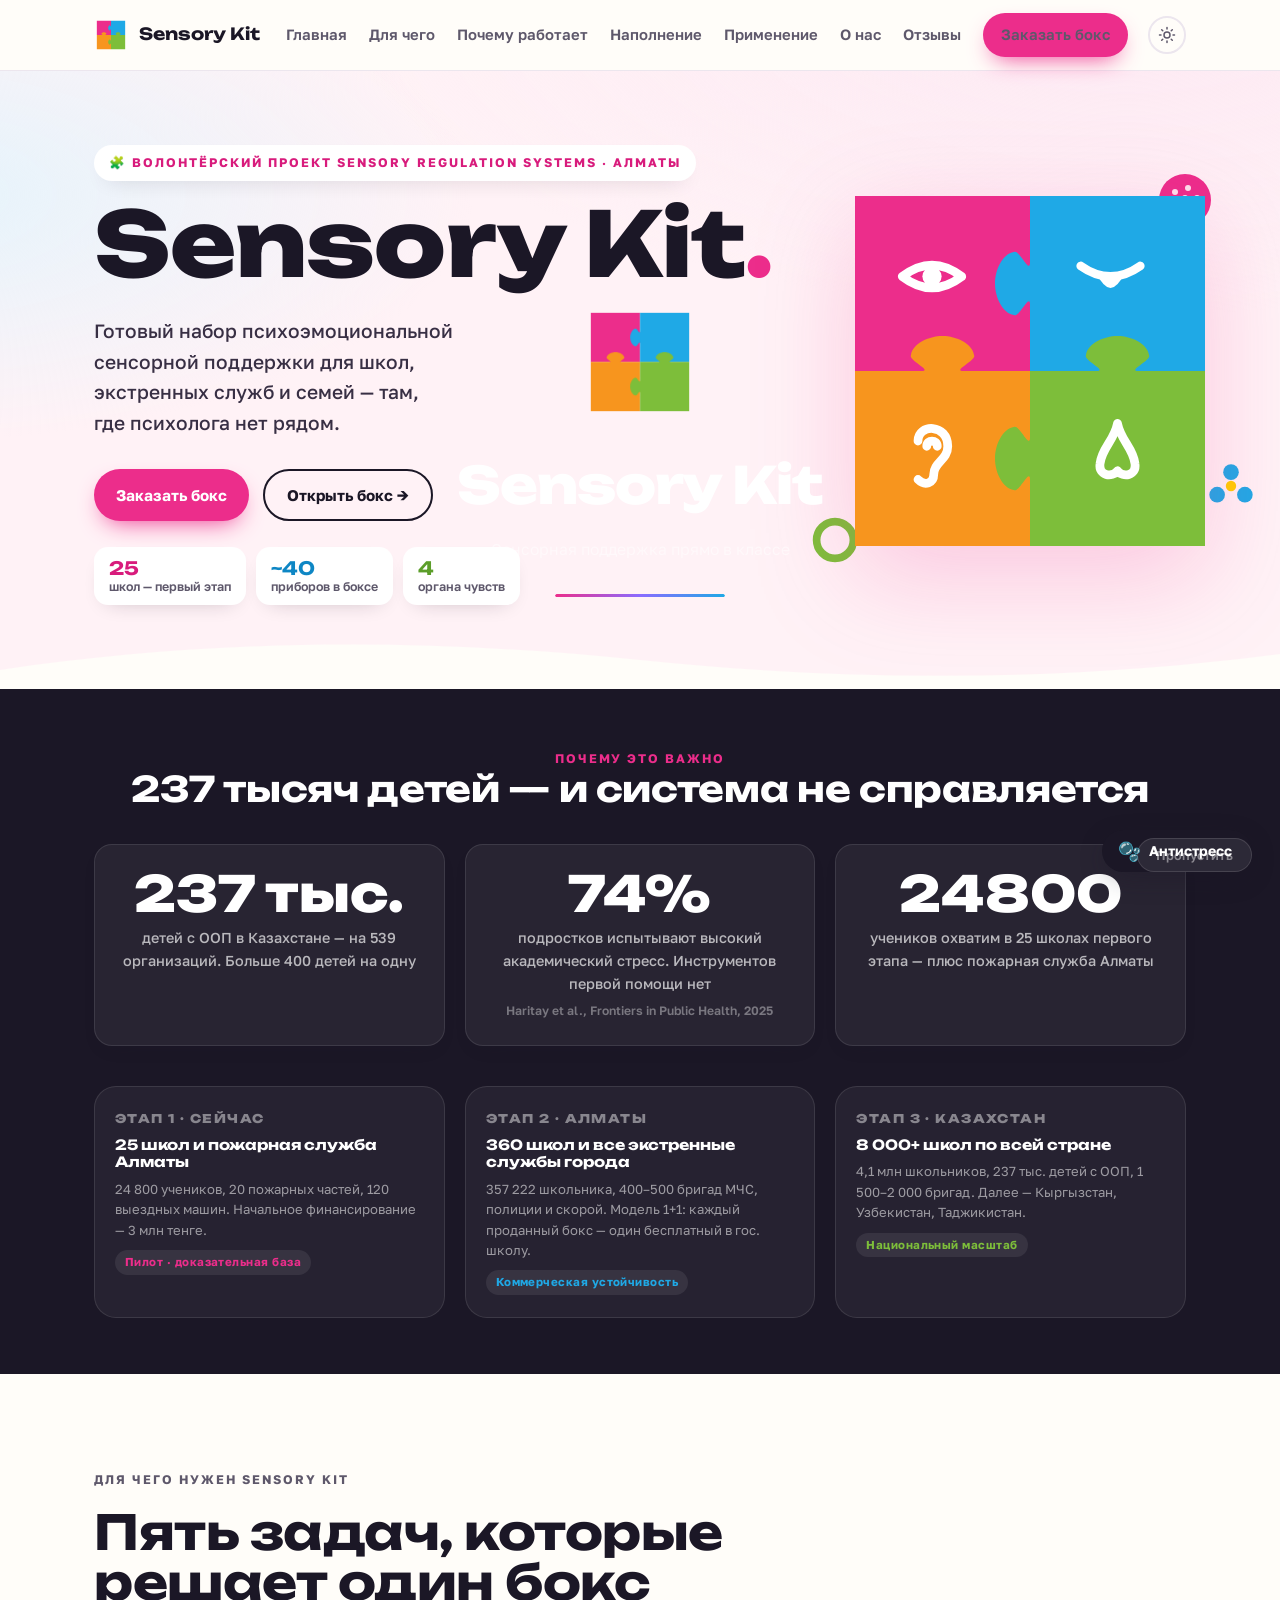
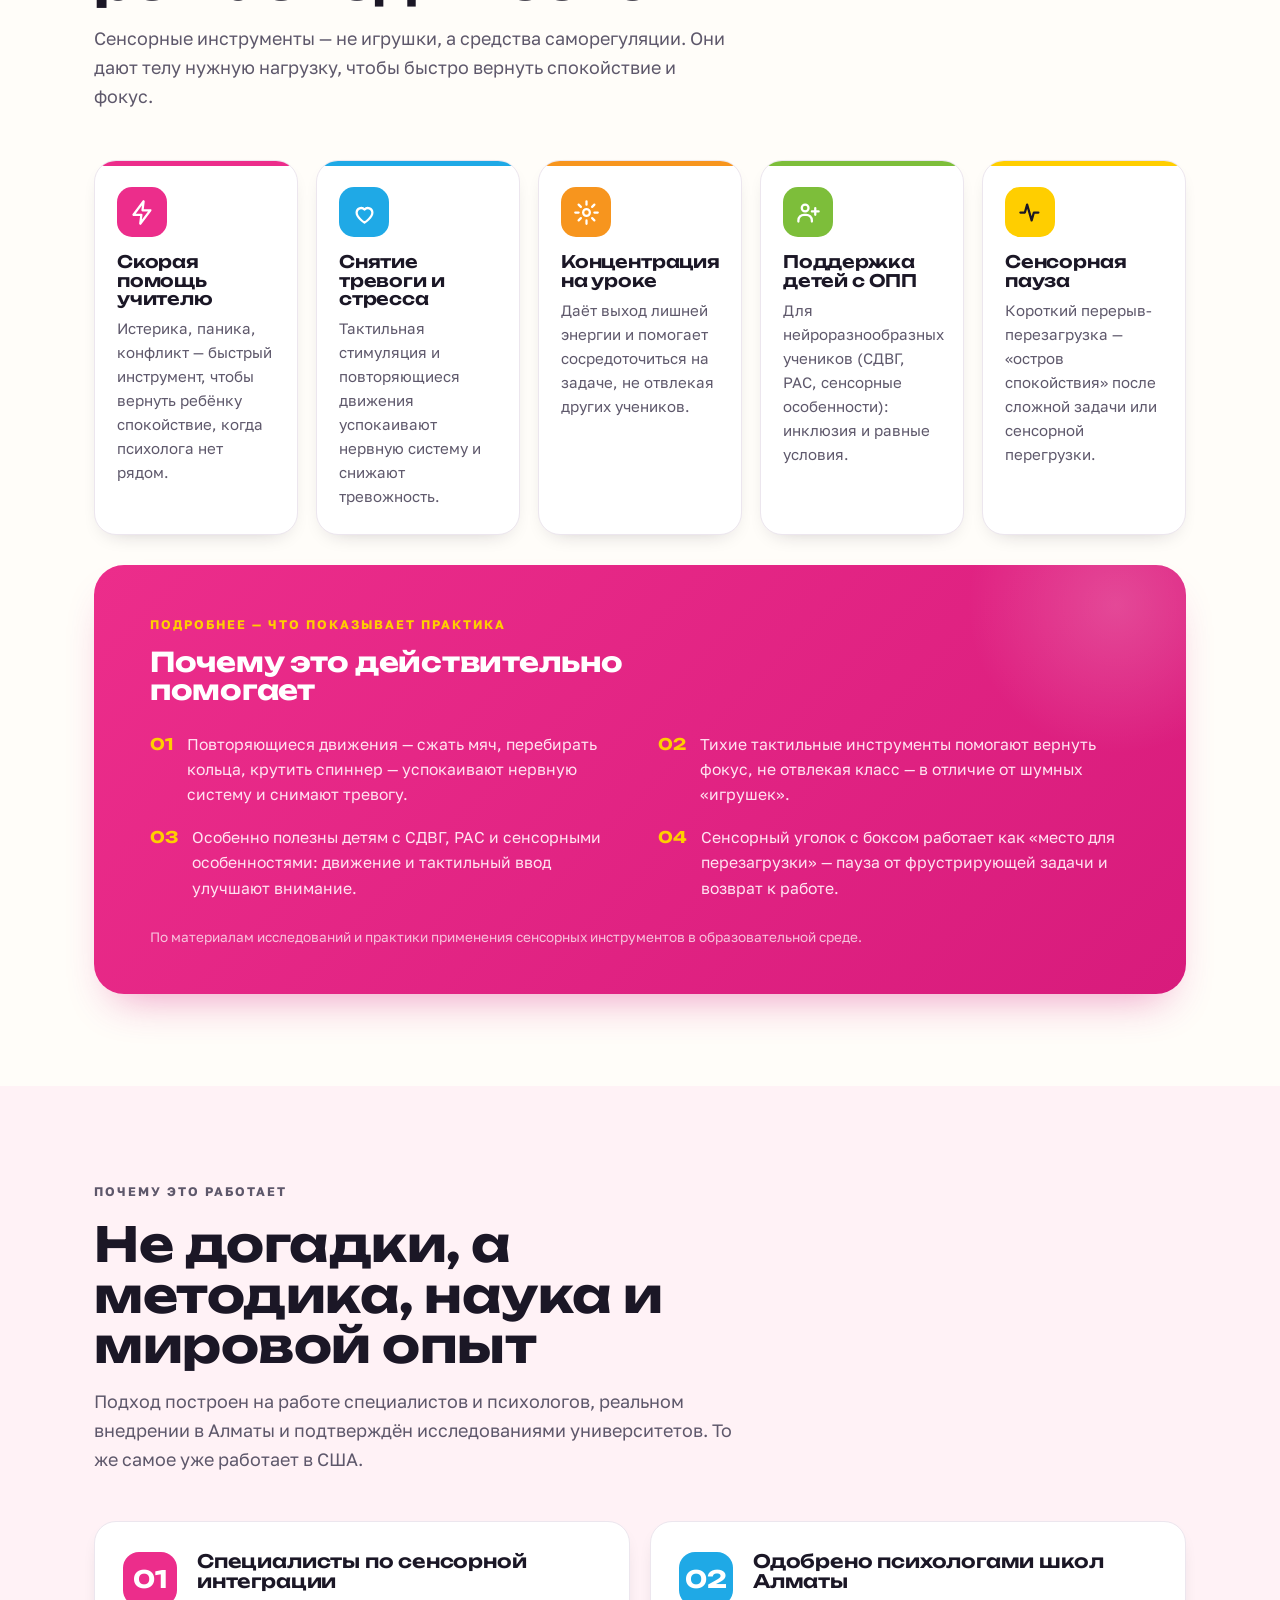
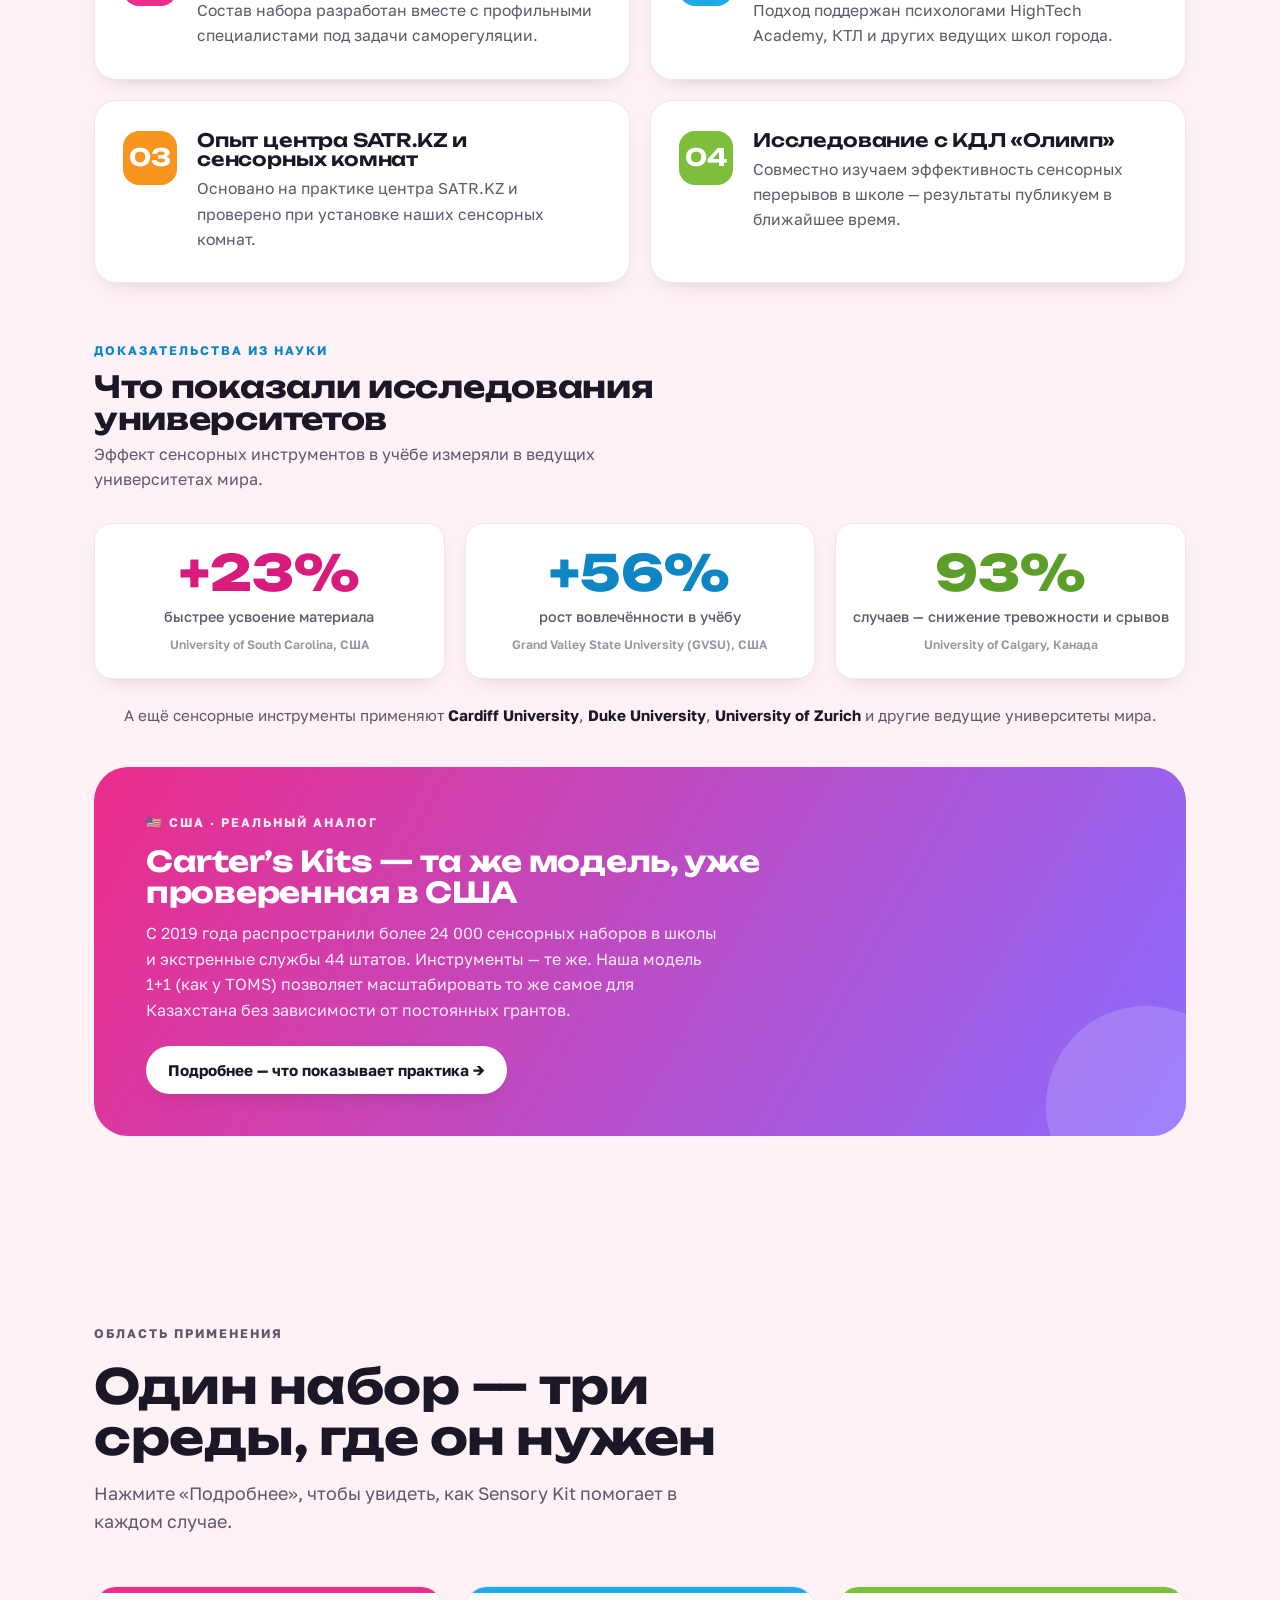
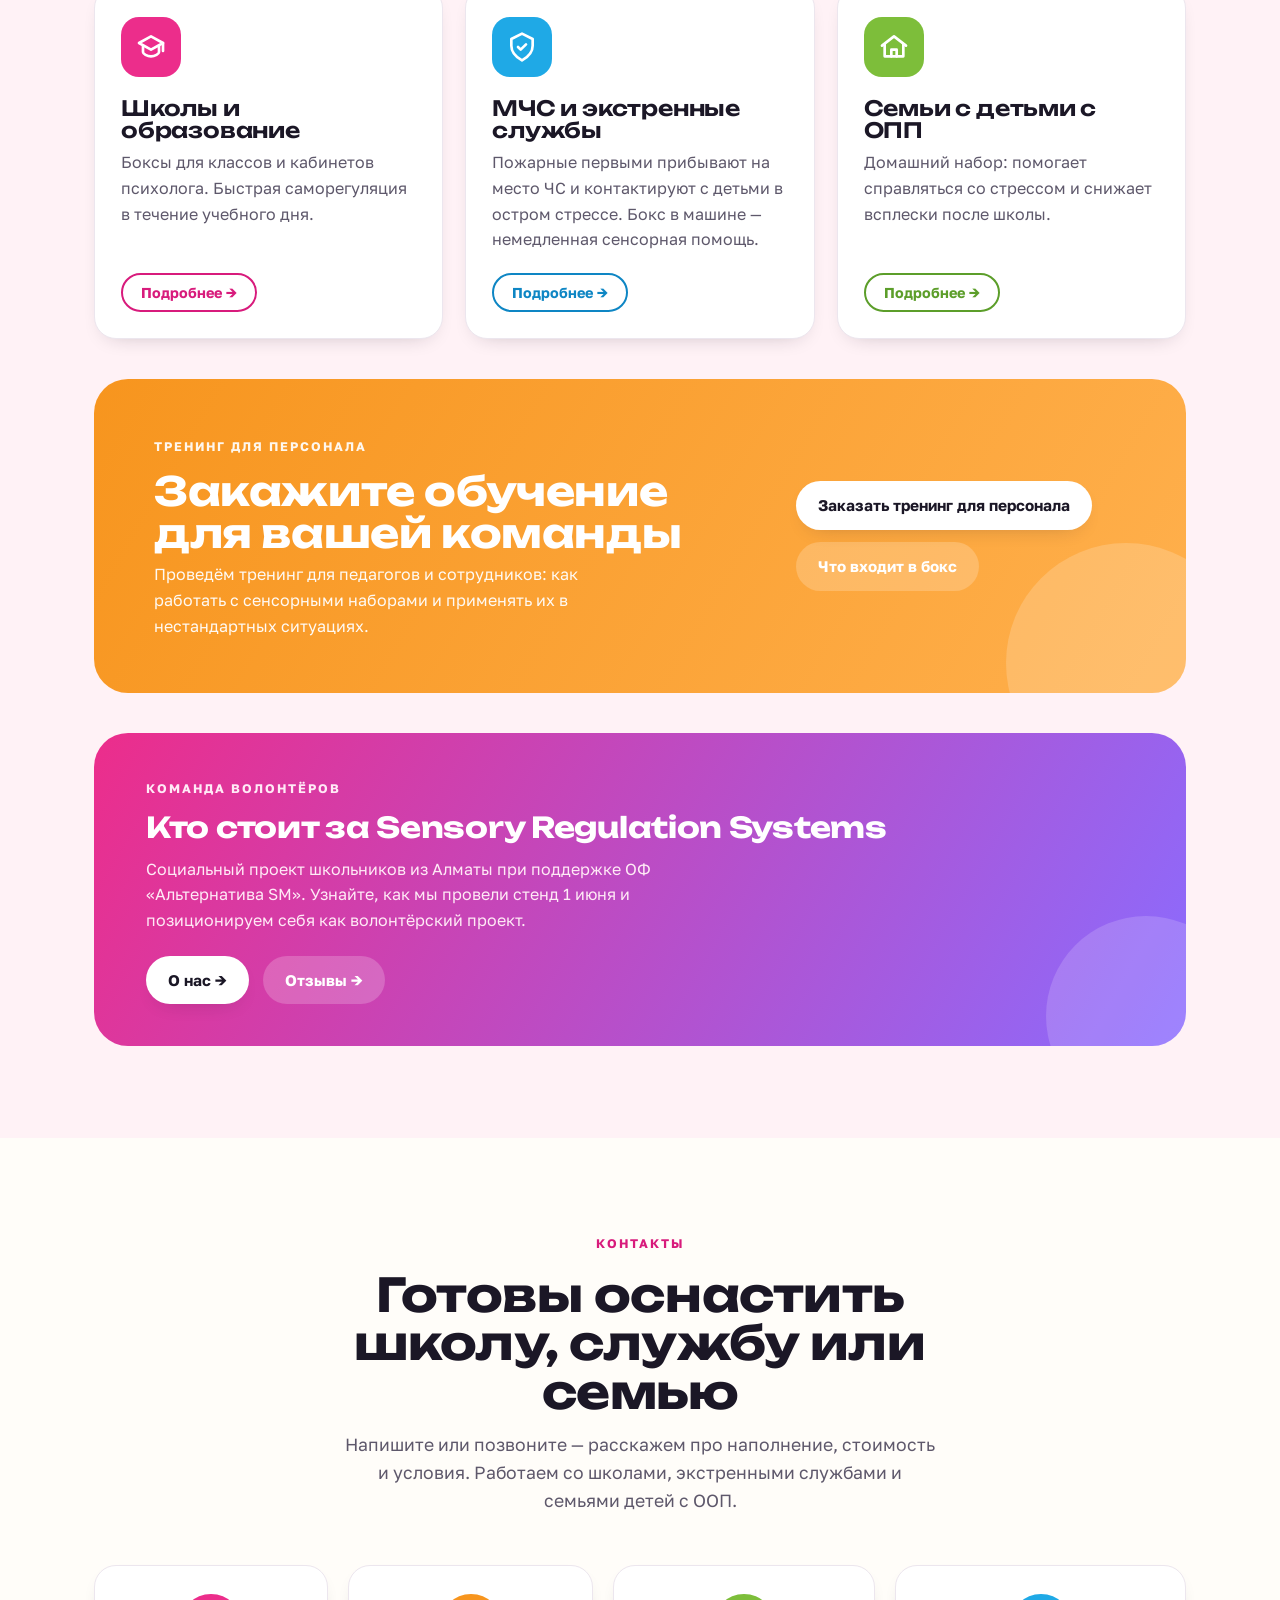
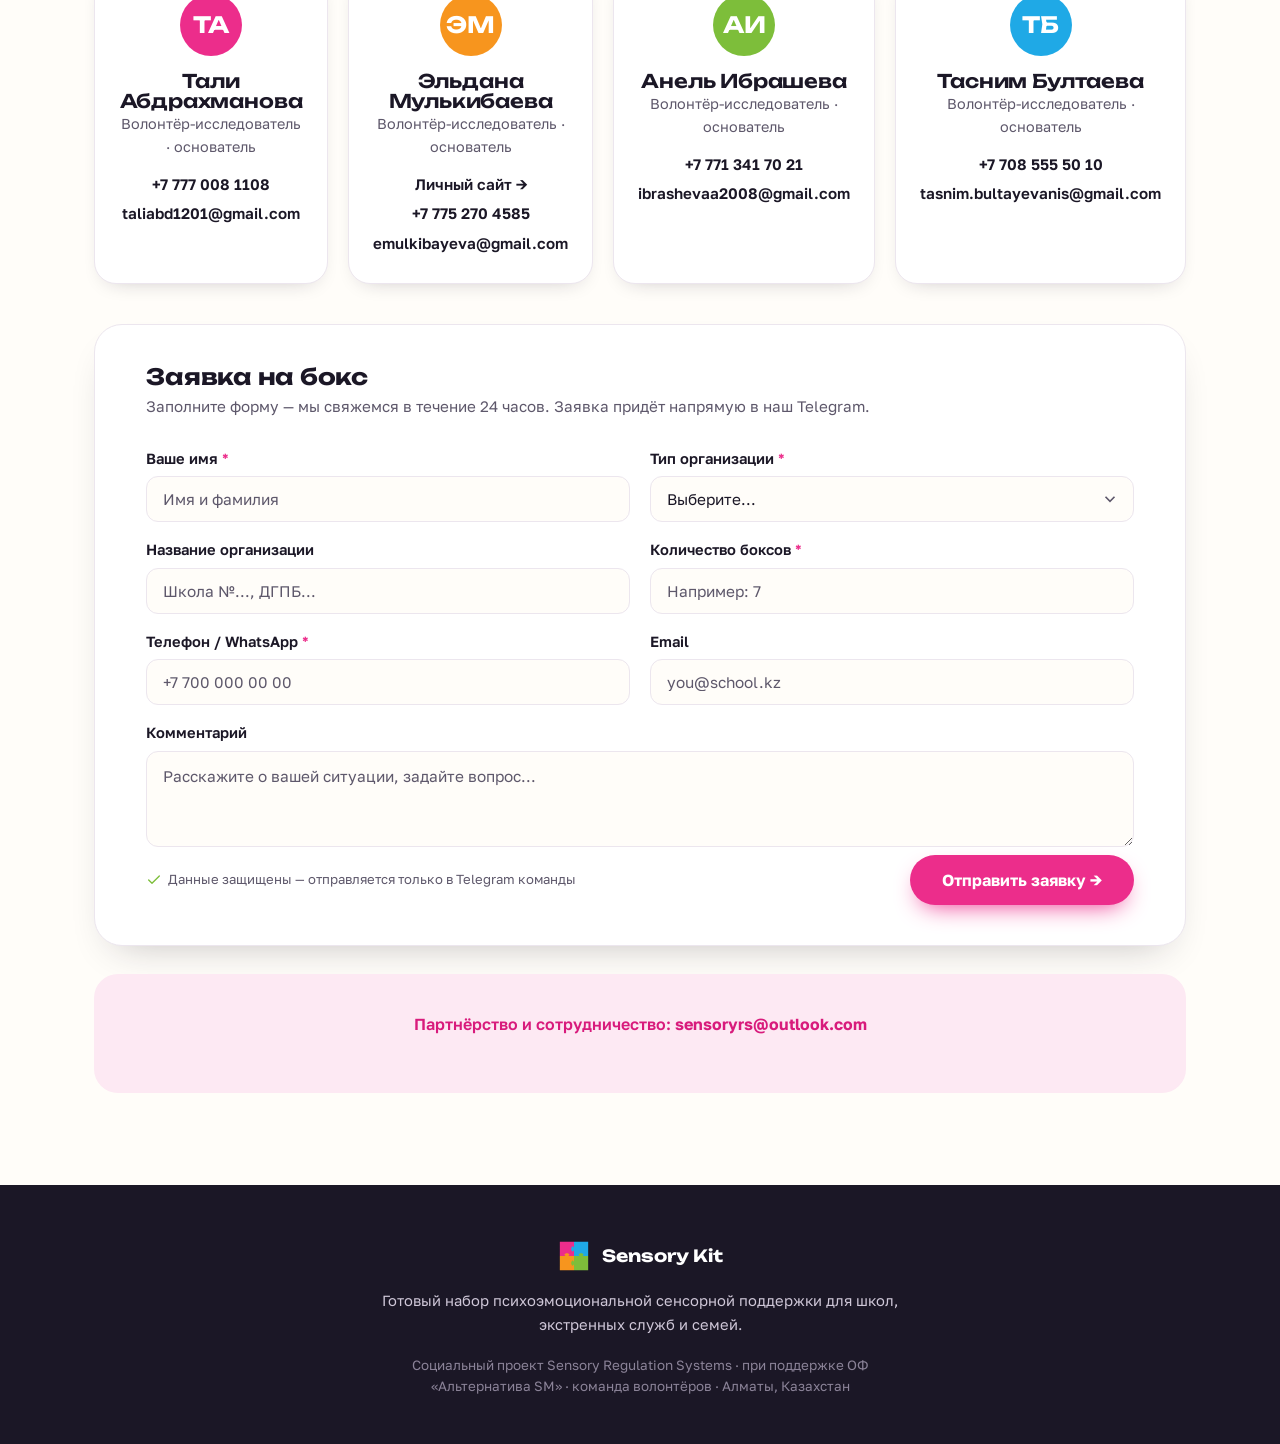
==== sensory-kit.html @ fd4d4a5c "Sensory Kit — полный проект" ====
<!DOCTYPE html>
<html lang="ru">
<head>
<meta charset="UTF-8">
<meta name="viewport" content="width=device-width, initial-scale=1.0">
<title>Sensory Kit — сенсорная поддержка прямо в классе</title>
<link rel="preconnect" href="https://fonts.googleapis.com">
<link rel="preconnect" href="https://fonts.gstatic.com" crossorigin>
<link href="https://fonts.googleapis.com/css2?family=Unbounded:wght@500;600;700;800&family=Golos+Text:wght@400;500;600;700&display=swap" rel="stylesheet">
<style>

:root{
  --pink:#EC2D8B; --pink-ink:#D81B7C; --pink-wash:#FDE9F3;
  --blue:#1FA9E6; --blue-ink:#0E86C4; --blue-wash:#E4F4FC;
  --orange:#F7951E; --orange-ink:#DE7A00; --orange-wash:#FEF0DD;
  --green:#7DBE3A; --green-ink:#5C9E2A; --green-wash:#EEF7E1;
  --yellow:#FFCE00; --violet:#8A6CFF;
  --ink:#1B1726; --muted:#5E586B; --hair:#ECE6EE;
  --bg:#FFFDF9; --card:#FFFFFF; --pinkbg:#FFF2F6;
  --r:22px;
  --shadow:0 18px 40px -22px rgba(27,23,38,.30);
  --shadow-sm:0 8px 22px -14px rgba(27,23,38,.32);
  --maxw:1140px;
}
*{box-sizing:border-box;margin:0;padding:0}
html{scroll-behavior:smooth}
body{font-family:"Golos Text",system-ui,sans-serif;color:var(--ink);background:var(--bg);line-height:1.6;-webkit-font-smoothing:antialiased;overflow-x:hidden}
h1,h2,h3{font-family:"Unbounded",system-ui,sans-serif;line-height:1.05;letter-spacing:-.01em}
a{color:inherit;text-decoration:none}
img{max-width:100%;display:block}
.wrap{max-width:var(--maxw);margin:0 auto;padding:0 24px}
.section{padding:92px 0}
.eyebrow{font-weight:700;font-size:.78rem;letter-spacing:.16em;text-transform:uppercase}
.btn{display:inline-flex;align-items:center;gap:8px;font-family:"Golos Text";font-weight:700;border-radius:999px;padding:12px 22px;font-size:.96rem;cursor:pointer;border:0;transition:transform .18s,box-shadow .18s,background .2s;white-space:nowrap}
.btn:focus-visible{outline:3px solid var(--blue);outline-offset:3px}
.btn-primary{background:var(--pink);color:#fff;box-shadow:0 10px 24px -10px var(--pink)}
.btn-primary:hover{transform:translateY(-2px);box-shadow:0 16px 30px -10px var(--pink)}
.btn-ghost{background:transparent;color:var(--ink);border:2px solid var(--ink)}
.btn-ghost:hover{transform:translateY(-2px);background:var(--ink);color:#fff}
.btn-white{background:#fff;color:var(--ink);box-shadow:var(--shadow-sm)}
.btn-white:hover{transform:translateY(-2px)}
.btn-lg{padding:16px 30px;font-size:1.06rem}

/* nav */
.nav{position:sticky;top:0;z-index:50;backdrop-filter:saturate(160%) blur(12px);background:rgba(255,253,249,.82);border-bottom:1px solid var(--hair)}
.nav-in{max-width:var(--maxw);margin:0 auto;padding:13px 24px;display:flex;align-items:center;gap:20px}
.brand-mark{display:flex;align-items:center;gap:11px;font-family:"Unbounded";font-weight:700;font-size:1.05rem}
.brand-mark svg{width:34px;height:34px;flex:none}
.nav-links{display:flex;gap:22px;margin-left:auto;align-items:center}
.nav-links a{font-weight:600;font-size:.93rem;color:var(--muted);transition:color .2s}
.nav-links a:hover{color:var(--ink)}
.nav .btn{padding:10px 18px}
.burger{display:none;margin-left:auto;background:none;border:0;cursor:pointer;padding:6px}
.burger span{display:block;width:24px;height:2.5px;background:var(--ink);border-radius:2px;margin:5px 0;transition:.25s}

/* hero */
.hero{position:relative;overflow:hidden;background:radial-gradient(110% 90% at 88% -10%,var(--pink-wash) 0%,transparent 55%),radial-gradient(90% 80% at -8% 20%,var(--blue-wash) 0%,transparent 50%),var(--pinkbg)}
.hero-in{max-width:var(--maxw);margin:0 auto;padding:74px 24px 84px;display:grid;grid-template-columns:1.05fr .95fr;gap:48px;align-items:center}
.hero h1{font-size:clamp(3.1rem,8vw,5.6rem);font-weight:800;margin:.18em 0 .28em}
.hero h1 .dot{color:var(--pink)}
.hero .lead{font-size:1.2rem;color:#382f44;max-width:30ch;font-weight:500}
.hero .eyebrow{color:var(--pink-ink);display:inline-flex;align-items:center;gap:9px;background:#fff;padding:8px 15px;border-radius:999px;box-shadow:var(--shadow-sm)}
.hero-cta{display:flex;gap:14px;margin:30px 0 26px;flex-wrap:wrap}
.chips{display:flex;gap:10px;flex-wrap:wrap}
.chip{background:#fff;border-radius:14px;padding:11px 15px;box-shadow:var(--shadow-sm);display:flex;flex-direction:column;line-height:1.15}
.chip b{font-family:"Unbounded";font-weight:700;font-size:1.15rem}
.chip span{font-size:.78rem;color:var(--muted);font-weight:600}
.c-pink b{color:var(--pink-ink)} .c-blue b{color:var(--blue-ink)} .c-green b{color:var(--green-ink)}
.art{position:relative;display:flex;align-items:center;justify-content:center;min-height:380px}
.brain-stage{position:relative;width:min(420px,80vw)}
.brain{width:100%;height:auto;filter:drop-shadow(0 30px 50px rgba(236,45,139,.22));transform-origin:50% 52%}
.brain.breathe{animation:breathe 7s ease-in-out infinite}
@keyframes breathe{0%,100%{transform:scale(1)}50%{transform:scale(1.022)}}
.piece{cursor:pointer;transition:transform .4s cubic-bezier(.2,.8,.3,1);transform-origin:center}
.piece .ico{pointer-events:none}
.p-eye:hover{transform:translate(-5px,-5px)} .p-taste:hover{transform:translate(5px,-5px)}
.p-ear:hover{transform:translate(-5px,5px)} .p-nose:hover{transform:translate(5px,5px)}
.sense-tip{position:absolute;left:50%;top:50%;transform:translate(-50%,-50%) scale(.9);background:var(--ink);color:#fff;font-weight:700;font-size:.92rem;padding:8px 16px;border-radius:999px;opacity:0;pointer-events:none;transition:.2s;white-space:nowrap;z-index:5;box-shadow:var(--shadow)}
.sense-tip.show{opacity:1;transform:translate(-50%,-50%) scale(1)}
.assemble .piece{animation:asm .8s cubic-bezier(.2,.85,.3,1) both}
.assemble .p-eye{animation-delay:.05s}.assemble .p-taste{animation-delay:.16s}.assemble .p-ear{animation-delay:.27s}.assemble .p-nose{animation-delay:.38s}
@keyframes asm{from{opacity:0;transform:scale(.6)}to{opacity:1;transform:scale(1)}}
.toy{position:absolute;animation:float 9s ease-in-out infinite}
.toy.t1{width:60px;top:2%;right:6%;animation-delay:.2s}.toy.t2{width:46px;bottom:6%;left:-2%;animation-delay:1.4s}.toy.t3{width:52px;bottom:18%;right:-4%;animation-delay:2.6s}
@keyframes float{0%,100%{transform:translateY(0) rotate(0)}50%{transform:translateY(-16px) rotate(8deg)}}
.wave{position:absolute;left:0;right:0;bottom:-1px;line-height:0}
.wave svg{width:100%;height:60px;display:block}

/* section heading */
.shead{max-width:64ch}
.shead .eyebrow{color:var(--muted)}
.shead h2{font-size:clamp(2rem,4.4vw,3rem);font-weight:700;margin:.32em 0 .35em}
.shead p{color:var(--muted);font-size:1.12rem;max-width:58ch}
.shead.center{margin:0 auto;text-align:center}
.shead.center p{margin-left:auto;margin-right:auto}

/* use cases */
.use-grid{display:grid;grid-template-columns:repeat(auto-fit,minmax(195px,1fr));gap:18px;margin-top:50px}
.uc{background:var(--card);border:1px solid var(--hair);border-radius:var(--r);padding:26px 22px;box-shadow:var(--shadow-sm);position:relative;overflow:hidden;transition:transform .3s,box-shadow .3s}
.uc::before{content:"";position:absolute;inset:0 0 auto 0;height:5px}
.uc:hover{transform:translateY(-6px);box-shadow:var(--shadow)}
.uc .tile{width:50px;height:50px;border-radius:15px;display:grid;place-items:center;margin-bottom:16px}
.uc .tile svg{width:27px;height:27px}
.uc h3{font-size:1.08rem;font-weight:600;margin-bottom:8px}
.uc p{color:var(--muted);font-size:.94rem}
.uc.u1::before,.uc.u1 .tile{background:var(--pink)}
.uc.u2::before,.uc.u2 .tile{background:var(--blue)}
.uc.u3::before,.uc.u3 .tile{background:var(--orange)}
.uc.u4::before,.uc.u4 .tile{background:var(--green)}
.uc.u5::before,.uc.u5 .tile{background:var(--yellow)}
.uc.u5 .tile svg{stroke:var(--ink)}

/* detail */
.detail{margin-top:30px;background:linear-gradient(135deg,var(--pink) 0%,var(--pink-ink) 100%);color:#fff;border-radius:30px;padding:46px clamp(26px,5vw,56px);position:relative;overflow:hidden;box-shadow:0 22px 44px -20px rgba(216,27,124,.45)}
.detail::after{content:"";position:absolute;width:300px;height:300px;border-radius:50%;right:-80px;top:-110px;background:radial-gradient(circle,#fff 0%,transparent 70%);opacity:.18}
.detail .eyebrow{color:var(--yellow)}
.detail h3{font-family:"Unbounded";font-weight:700;font-size:clamp(1.3rem,3vw,1.7rem);margin:.4em 0 1em;max-width:24ch}
.dlist{display:grid;grid-template-columns:1fr 1fr;gap:18px 36px;position:relative;z-index:2}
.dlist .di{display:flex;gap:14px}
.dlist .di .n{font-family:"Unbounded";font-weight:700;color:var(--yellow);flex:none}
.dlist .di p{color:#ffe3f1;font-size:.98rem}
.detail .cite{margin-top:26px;font-size:.85rem;color:rgba(255,255,255,.72);position:relative;z-index:2}

/* почему */
.why{background:var(--pinkbg)}
.feat-grid{display:grid;grid-template-columns:1fr 1fr;gap:20px;margin-top:48px}
.feat{background:#fff;border-radius:var(--r);padding:30px 28px;display:flex;gap:20px;align-items:flex-start;box-shadow:var(--shadow-sm);border:1px solid var(--hair);transition:transform .3s}
.feat:hover{transform:translateY(-4px)}
.feat .num{font-family:"Unbounded";font-weight:700;font-size:1.5rem;flex:none;width:54px;height:54px;border-radius:16px;display:grid;place-items:center;color:#fff}
.feat:nth-child(1) .num{background:var(--pink)} .feat:nth-child(2) .num{background:var(--blue)} .feat:nth-child(3) .num{background:var(--orange)} .feat:nth-child(4) .num{background:var(--green)}
.feat h3{font-size:1.16rem;font-weight:600;margin-bottom:7px}
.feat p{color:var(--muted);font-size:.98rem}
.proof-row{display:grid;grid-template-columns:repeat(3,1fr);gap:20px;margin-top:30px;text-align:center}
.proof{background:#fff;border:1px solid var(--hair);border-radius:18px;padding:24px 16px;box-shadow:var(--shadow-sm)}
.proof .big{font-family:"Unbounded";font-weight:800;font-size:clamp(2.3rem,5vw,3.1rem);line-height:1}
.proof:nth-child(1) .big{color:var(--pink-ink)} .proof:nth-child(2) .big{color:var(--blue-ink)} .proof:nth-child(3) .big{color:var(--green-ink)}
.proof p{margin-top:8px;color:var(--muted);font-size:.9rem;font-weight:500}
.uses{text-align:center;margin-top:24px;color:var(--muted);font-size:.95rem}
.uses b{color:var(--ink)}
.midcta{text-align:center;margin-top:40px}

/* НАПОЛНЕНИЕ section */
.nap{background:var(--bg)}
.boxpanel{margin-top:44px;background:linear-gradient(180deg,var(--pink-wash) 0%,var(--bg) 100%);border:1px solid var(--hair);border-radius:34px;padding:40px 24px 48px}
.stage{position:relative;display:flex;flex-direction:column;align-items:center}
.boxwrap{position:relative;width:min(420px,84vw);filter:drop-shadow(0 26px 40px rgba(236,45,139,.20))}
.boxwrap svg{width:100%;height:auto;display:block;overflow:visible}
.lid{transform-box:fill-box;transform-origin:50% 50%;transition:transform .7s cubic-bezier(.3,.9,.3,1)}
.boxwrap.open .lid{transform:translate(-16px,-46px) rotate(-15deg)}
.mouthglow{opacity:0;transition:opacity .5s}
.boxwrap.open .mouthglow{opacity:1}
.spark{position:absolute;left:50%;top:38%;width:24px;height:24px;border-radius:50%;border:3px solid var(--yellow);transform:translate(-50%,-50%) scale(.2);opacity:0;pointer-events:none}
.spark.go{animation:spark .5s ease-out}
@keyframes spark{0%{opacity:.9;transform:translate(-50%,-50%) scale(.2)}100%{opacity:0;transform:translate(-50%,-50%) scale(2.4)}}
.openbtn{margin-top:26px;text-align:center}
.openbtn .hint{display:block;color:var(--muted);font-size:.85rem;margin-top:10px}
.replay{margin-top:22px;background:#fff;color:var(--ink);border:2px solid var(--hair);box-shadow:var(--shadow-sm);display:none}
.replay.show{display:inline-flex}
.item-grid{display:grid;grid-template-columns:repeat(4,1fr);gap:20px;margin-top:48px}
.item{background:var(--card);border:1px solid var(--hair);border-radius:var(--r);padding:24px 20px;box-shadow:var(--shadow-sm);text-align:center;opacity:0;position:relative;overflow:hidden;will-change:transform,opacity}
.item.shown{opacity:1}
.item::before{content:"";position:absolute;inset:0 0 auto 0;height:5px}
.item.k-ink::before{background:var(--ink)} .item.k-pink::before{background:var(--pink)}
.item.k-blue::before{background:var(--blue)} .item.k-violet::before{background:var(--violet)}
.item.k-orange::before{background:var(--orange)} .item.k-green::before{background:var(--green)}
.item .pic{width:96px;height:96px;margin:6px auto 14px;background:var(--bg);border-radius:18px;display:grid;place-items:center}
.item .pic svg{width:70px;height:70px}
.item h3{font-size:1.05rem;font-weight:600;margin-bottom:7px}
.item p{color:var(--muted);font-size:.9rem}
.item .qty{position:absolute;top:12px;right:12px;background:var(--pink-wash);color:var(--pink-ink);font-weight:700;font-size:.72rem;padding:4px 9px;border-radius:999px}
.real-in{display:grid;grid-template-columns:1.05fr .95fr;gap:46px;align-items:center;margin-top:54px}
.real-photo{background:#fff;border-radius:28px;padding:18px;box-shadow:var(--shadow);border:1px solid var(--hair);position:relative}
.real-photo img{border-radius:16px}
.real-photo .bdg{position:absolute;left:-14px;bottom:-14px;background:var(--yellow);color:var(--ink);font-family:"Unbounded";font-weight:700;font-size:.9rem;padding:12px 16px;border-radius:16px;box-shadow:var(--shadow-sm);display:flex;flex-direction:column;line-height:1.1}
.real-photo .bdg b{font-size:1.5rem}
.real-copy .eyebrow{color:var(--pink-ink)}
.real-copy h3{font-size:clamp(1.5rem,3.4vw,2.1rem);font-weight:700;margin:.3em 0 .5em}
.real-copy p{color:var(--muted);margin-bottom:20px}
.safe{display:flex;flex-wrap:wrap;gap:10px;margin-bottom:26px}
.safe span{background:var(--green-wash);color:var(--green-ink);font-weight:600;font-size:.86rem;padding:8px 14px;border-radius:999px}

.subhead{margin:54px 0 0;max-width:62ch}
.subhead .eyebrow{color:var(--blue-ink)}
.subhead h3{font-family:"Unbounded";font-weight:700;font-size:clamp(1.4rem,3vw,1.9rem);margin-top:.3em}
.subhead p{color:var(--muted);margin-top:.4em}
.proof .u{display:block;margin-top:6px;font-size:.76rem;color:#9a93a6;font-weight:600}
.carter{margin-top:40px;background:linear-gradient(120deg,var(--pink) 0%,var(--violet) 100%);border-radius:34px;padding:46px clamp(26px,5vw,54px);color:#fff;display:grid;grid-template-columns:1.4fr .9fr;gap:34px;align-items:center;position:relative;overflow:hidden}
.carter::before{content:"";position:absolute;width:240px;height:240px;border-radius:50%;background:rgba(255,255,255,.16);right:-70px;bottom:-90px}
.carter .eyebrow{color:#ffeaf6}
.carter h3{font-family:"Unbounded";font-weight:700;font-size:clamp(1.4rem,3vw,1.9rem);margin:.4em 0 .5em;color:#fff;position:relative;z-index:2}
.carter p{color:#ffeaf6;position:relative;z-index:2;max-width:54ch}
.carter-stats{display:flex;flex-direction:column;gap:12px;position:relative;z-index:2}
.carter-stats div{background:rgba(255,255,255,.16);border-radius:16px;padding:14px 18px}
.carter-stats b{font-family:"Unbounded";font-weight:700;font-size:1.35rem;display:block;line-height:1.1}
.carter-stats span{font-size:.82rem;opacity:.92}
@media(max-width:920px){ .carter{grid-template-columns:1fr} }

/* версия-тизер блока Carter's Kits для главной страницы со ссылкой на отдельную страницу */
.carter-teaser{margin-top:40px;background:linear-gradient(120deg,var(--pink) 0%,var(--violet) 100%);border-radius:34px;padding:42px clamp(26px,5vw,52px);color:#fff;position:relative;overflow:hidden}
.carter-teaser::before{content:"";position:absolute;width:200px;height:200px;border-radius:50%;background:rgba(255,255,255,.16);right:-60px;bottom:-70px}
.carter-teaser .eyebrow{color:#ffeaf6;position:relative;z-index:2}
.carter-teaser h3{font-family:"Unbounded";font-weight:700;font-size:clamp(1.3rem,3vw,1.8rem);margin:.4em 0 .5em;color:#fff;position:relative;z-index:2;max-width:32ch}
.carter-teaser p{color:#ffeaf6;position:relative;z-index:2;max-width:58ch;margin-bottom:22px}
.carter-teaser .btn{position:relative;z-index:2}

/* блок-вступление для страницы "Подробнее" */
.back-link{display:inline-flex;align-items:center;gap:8px;font-weight:700;font-size:.92rem;color:var(--pink-ink);margin-bottom:22px}
.back-link:hover{text-decoration:underline}

/* применение + modal */
.seg-grid{display:grid;grid-template-columns:repeat(3,1fr);gap:22px;margin-top:50px}
.seg{background:var(--card);border:1px solid var(--hair);border-radius:var(--r);padding:30px 26px 26px;box-shadow:var(--shadow-sm);position:relative;overflow:hidden;transition:transform .3s,box-shadow .3s;display:flex;flex-direction:column}
.seg::before{content:"";position:absolute;inset:0 0 auto 0;height:6px}
.seg:hover{transform:translateY(-6px);box-shadow:var(--shadow)}
.seg .tile{width:60px;height:60px;border-radius:18px;display:grid;place-items:center;margin-bottom:20px}
.seg .tile svg{width:32px;height:32px}
.seg h3{font-size:1.32rem;font-weight:600;margin-bottom:9px}
.seg p{color:var(--muted);font-size:1rem;flex:1}
.seg .more{margin-top:20px;align-self:flex-start;background:transparent;border:2px solid currentColor;border-radius:999px;padding:9px 18px;font-weight:700;font-size:.9rem;cursor:pointer;font-family:"Golos Text";display:inline-flex;align-items:center;gap:7px;transition:.2s}
.seg .more:focus-visible{outline:3px solid var(--blue);outline-offset:3px}
.seg.s-pink::before,.seg.s-pink .tile{background:var(--pink)} .seg.s-pink .more{color:var(--pink-ink)} .seg.s-pink .more:hover{background:var(--pink);color:#fff;border-color:var(--pink)}
.seg.s-blue::before,.seg.s-blue .tile{background:var(--blue)} .seg.s-blue .more{color:var(--blue-ink)} .seg.s-blue .more:hover{background:var(--blue);color:#fff;border-color:var(--blue)}
.seg.s-green::before,.seg.s-green .tile{background:var(--green)} .seg.s-green .more{color:var(--green-ink)} .seg.s-green .more:hover{background:var(--green);color:#fff;border-color:var(--green)}
.modal{position:fixed;inset:0;z-index:100;display:none;align-items:center;justify-content:center;padding:24px}
.modal.open{display:flex}
.modal-bg{position:absolute;inset:0;background:rgba(27,23,38,.55);backdrop-filter:blur(4px);animation:fade .25s ease}
@keyframes fade{from{opacity:0}to{opacity:1}}
.modal-card{position:relative;background:#fff;border-radius:26px;max-width:540px;width:100%;max-height:88vh;overflow:auto;box-shadow:0 40px 80px -30px rgba(0,0,0,.5);animation:pop .3s cubic-bezier(.2,.85,.3,1)}
@keyframes pop{from{opacity:0;transform:translateY(20px) scale(.96)}to{opacity:1;transform:none}}
.modal-top{padding:30px 30px 0;display:flex;gap:16px;align-items:center}
.modal-top .tile{width:54px;height:54px;border-radius:16px;display:grid;place-items:center;flex:none}
.modal-top .tile svg{width:28px;height:28px}
.modal-top h3{font-size:1.4rem;font-weight:700}
.modal-top .sub{font-size:.85rem;color:var(--muted);font-weight:600}
.modal-body{padding:22px 30px 30px}
.modal-body ul{list-style:none;display:flex;flex-direction:column;gap:13px}
.modal-body li{display:flex;gap:12px;font-size:1rem;color:#382f44}
.modal-body li svg{width:20px;height:20px;flex:none;margin-top:3px}
.modal-body .tagrow{margin-top:20px;display:flex;flex-wrap:wrap;gap:8px}
.modal-body .tagrow span{font-weight:700;font-size:.82rem;padding:6px 13px;border-radius:999px}
.modal-foot{padding:0 30px 30px}
.modal-close{position:absolute;top:16px;right:16px;width:38px;height:38px;border-radius:50%;border:0;background:var(--bg);cursor:pointer;font-size:1.3rem;line-height:1;color:var(--ink);display:grid;place-items:center;transition:.2s}
.modal-close:hover{background:var(--hair)}
.modal-close:focus-visible{outline:3px solid var(--blue);outline-offset:2px}
.m-pink .tile{background:var(--pink)} .m-pink .tagrow span{background:var(--pink-wash);color:var(--pink-ink)} .m-pink li svg{stroke:var(--pink)}
.m-blue .tile{background:var(--blue)} .m-blue .tagrow span{background:var(--blue-wash);color:var(--blue-ink)} .m-blue li svg{stroke:var(--blue)}
.m-green .tile{background:var(--green)} .m-green .tagrow span{background:var(--green-wash);color:var(--green-ink)} .m-green li svg{stroke:var(--green)}

/* training */
.train{background:linear-gradient(120deg,var(--orange) 0%,#ffb04d 100%);border-radius:34px;padding:54px clamp(26px,5vw,60px);color:#fff;display:grid;grid-template-columns:1.3fr .7fr;gap:30px;align-items:center;position:relative;overflow:hidden}
.train::before{content:"";position:absolute;width:240px;height:240px;border-radius:50%;background:rgba(255,255,255,.18);right:-60px;bottom:-90px}
.train .eyebrow{color:#fff;opacity:.92}
.train h2{font-size:clamp(1.8rem,4vw,2.5rem);font-weight:700;margin:.3em 0 .2em;color:#fff}
.train p{color:#fff;opacity:.95;max-width:46ch}
.train .cta-col{display:flex;flex-direction:column;gap:12px;align-items:flex-start;z-index:2}

/* contacts */
.cont-head{text-align:center;max-width:60ch;margin:0 auto}
.cont-head .eyebrow{color:var(--pink-ink)}
.cont-head h2{font-size:clamp(2rem,4.4vw,2.9rem);font-weight:700;margin:.32em 0 .3em}
.cont-head p{color:var(--muted);font-size:1.1rem}
.team{display:grid;grid-template-columns:repeat(4,1fr);gap:20px;margin:50px 0 34px}
.member{background:var(--card);border:1px solid var(--hair);border-radius:var(--r);padding:28px 24px;text-align:center;box-shadow:var(--shadow-sm);transition:transform .3s}
.member:hover{transform:translateY(-5px)}
.member .av{width:62px;height:62px;border-radius:50%;margin:0 auto 16px;display:grid;place-items:center;font-family:"Unbounded";font-weight:700;font-size:1.4rem;color:#fff}
.member:nth-child(1) .av{background:var(--pink)} .member:nth-child(2) .av{background:var(--orange)} .member:nth-child(3) .av{background:var(--green)} .member:nth-child(4) .av{background:var(--blue)}
.member h3{font-size:1.18rem;font-weight:600}
.member .role{color:var(--muted);font-size:.9rem;margin-bottom:14px}
.member a{display:block;font-weight:600;font-size:.95rem;margin-top:5px}
.member a:hover{color:var(--pink-ink)}
.cont-foot{text-align:center;background:var(--pink-wash);border-radius:24px;padding:38px 24px}
.cont-foot p{color:var(--pink-ink);font-weight:600;margin-bottom:18px}
.cont-foot .pk{font-weight:700}

/* about */
.about-intro{display:grid;grid-template-columns:1.1fr .9fr;gap:40px;align-items:start;margin-top:36px}
.about-copy p{color:var(--muted);margin-bottom:14px}
.about-pills{display:flex;flex-wrap:wrap;gap:10px;margin-top:22px}
.about-pills span{background:#fff;border:1px solid var(--hair);border-radius:999px;padding:9px 16px;font-weight:600;font-size:.86rem}
.about-card{background:linear-gradient(135deg,var(--pink-wash),#fff);border:1px solid var(--hair);border-radius:28px;padding:28px;box-shadow:var(--shadow-sm)}
.about-card h3{font-size:1.2rem;font-weight:700;margin-bottom:12px}
.about-card ul{list-style:none;display:grid;gap:10px}
.about-card li{display:flex;gap:10px;color:var(--muted);font-size:.95rem}
.about-card li::before{content:"✦";color:var(--pink-ink);font-weight:700}
.event-block{margin-top:48px;background:var(--card);border:1px solid var(--hair);border-radius:30px;padding:34px clamp(24px,4vw,42px);box-shadow:var(--shadow-sm)}
.event-top{display:flex;flex-wrap:wrap;gap:14px;align-items:center;margin-bottom:18px}
.event-date{background:var(--pink);color:#fff;font-family:"Unbounded";font-weight:700;font-size:.95rem;padding:10px 18px;border-radius:999px}
.event-time{background:var(--blue-wash);color:var(--blue-ink);font-weight:700;font-size:.9rem;padding:10px 16px;border-radius:999px}
.event-block h3{font-size:clamp(1.4rem,3vw,1.9rem);font-weight:700;margin-bottom:10px}
.event-block>p{color:var(--muted);max-width:72ch;margin-bottom:22px}
.event-grid{display:grid;grid-template-columns:repeat(2,1fr);gap:14px}
.event-grid div{background:var(--bg);border:1px solid var(--hair);border-radius:18px;padding:16px 18px}
.event-grid b{display:block;font-size:.95rem;margin-bottom:4px}
.event-grid span{color:var(--muted);font-size:.88rem}
.photo-block{margin-top:48px}
.photo-block h3{font-size:1.35rem;font-weight:700;margin-bottom:8px}
.photo-block p{color:var(--muted);font-size:.95rem;margin-bottom:18px}
.photo-grid{display:grid;grid-template-columns:repeat(3,1fr);gap:16px}
.photo-slot{position:relative;border-radius:20px;overflow:hidden;background:linear-gradient(135deg,var(--pink-wash),var(--blue-wash));border:1px solid var(--hair);box-shadow:var(--shadow-sm);aspect-ratio:4/3;display:flex;align-items:center;justify-content:center}
.photo-slot::before{content:"📷";font-size:2rem;opacity:.3;position:absolute;top:50%;left:50%;transform:translate(-50%,-50%)}
.photo-slot img{width:100%;height:100%;object-fit:cover;display:block}
.photo-slot .ph-label{position:absolute;left:12px;bottom:12px;background:rgba(27,23,38,.72);color:#fff;font-size:.72rem;font-weight:700;padding:6px 10px;border-radius:999px}

/* reviews */
.reviews-grid{display:grid;grid-template-columns:repeat(3,1fr);gap:20px;margin-top:36px}
.review{background:var(--card);border:1px solid var(--hair);border-radius:24px;padding:26px 22px;box-shadow:var(--shadow-sm);display:flex;flex-direction:column;gap:14px}
.review .stars{color:var(--yellow);letter-spacing:2px;font-size:1rem}
.review q{color:var(--ink);font-size:.98rem;line-height:1.55;font-style:normal}
.review .who{display:flex;align-items:center;gap:12px;margin-top:auto}
.review .who .av{width:44px;height:44px;border-radius:50%;display:grid;place-items:center;font-family:"Unbounded";font-weight:700;font-size:.85rem;color:#fff;background:var(--blue)}
.review:nth-child(2) .who .av{background:var(--pink)}
.review:nth-child(3) .who .av{background:var(--green)}
.review:nth-child(4) .who .av{background:var(--orange)}
.review:nth-child(5) .who .av{background:var(--violet)}
.review:nth-child(6) .who .av{background:var(--blue-ink)}
.review .who b{display:block;font-size:.92rem}
.review .who span{color:var(--muted);font-size:.8rem}

/* footer */
.foot{background:var(--ink);color:#cfc7d8;padding:54px 0 40px;text-align:center}
.foot .brand-mark{justify-content:center;color:#fff;margin-bottom:16px}
.foot p{font-size:.92rem;max-width:60ch;margin:0 auto 6px}
.foot .small{color:#8b8398;font-size:.84rem;margin-top:18px}

.reveal{opacity:0;transform:translateY(26px);transition:opacity .7s ease,transform .7s cubic-bezier(.2,.8,.3,1)}
.reveal.in{opacity:1;transform:none}

@media(max-width:920px){
  .hero-in,.train,.real-in{grid-template-columns:1fr}
  .art{order:-1;min-height:300px}
  .seg-grid,.team,.proof-row,.reviews-grid,.photo-grid,.about-intro,.event-grid{grid-template-columns:1fr}
  .feat-grid,.dlist{grid-template-columns:1fr}
  .item-grid{grid-template-columns:repeat(2,1fr)}
  .nav-links{display:none}
  .nav-links.open{display:flex;position:absolute;top:100%;left:0;right:0;flex-direction:column;background:var(--bg);padding:18px 24px;gap:16px;border-bottom:1px solid var(--hair);box-shadow:var(--shadow)}
  .nav-links.open a{color:var(--ink)}
  .burger{display:block}
  .section{padding:70px 0}
  .train .cta-col{align-items:stretch}
}
@media(max-width:480px){ .hero-cta .btn{flex:1} .item-grid{grid-template-columns:1fr 1fr;gap:14px} .item .pic{width:80px;height:80px} .item .pic svg{width:58px;height:58px} }
@media(prefers-reduced-motion:reduce){
  html{scroll-behavior:auto}
  *,.brain.breathe,.toy,.piece{animation:none!important;transition:none!important}
  .reveal{opacity:1;transform:none}.item{opacity:1!important}
}

/* ======== ORDER FORM ======== */
.order-form-wrap{background:var(--card);border:1px solid var(--hair);border-radius:28px;padding:40px clamp(22px,4vw,52px);box-shadow:var(--shadow);margin:40px 0 0;transition:background .3s,border-color .3s}
.form-grid{display:grid;grid-template-columns:1fr 1fr;gap:16px 20px}
.form-group{display:flex;flex-direction:column;gap:6px}
.form-group.full{grid-column:1/-1}
.form-group label{font-weight:600;font-size:.92rem;color:var(--ink)}
.form-group label .req{color:var(--pink)}
.form-input{border:1.5px solid var(--hair);border-radius:12px;padding:13px 16px;font-size:.96rem;font-family:"Golos Text",sans-serif;color:var(--ink);background:var(--bg);transition:border-color .2s,box-shadow .2s;outline:none;width:100%;box-sizing:border-box}
.form-input:focus{border-color:var(--pink);box-shadow:0 0 0 3px rgba(236,45,139,.11)}
.form-input::placeholder{color:var(--muted)}
select.form-input{appearance:none;-webkit-appearance:none;background-image:url("data:image/svg+xml,%3Csvg xmlns='http://www.w3.org/2000/svg' viewBox='0 0 24 24' fill='none' stroke='%235E586B' stroke-width='2.2'%3E%3Cpath d='M6 9l6 6 6-6'/%3E%3C/svg%3E");background-repeat:no-repeat;background-position:right 14px center;background-size:18px;padding-right:42px;cursor:pointer}
textarea.form-input{resize:vertical;min-height:96px;line-height:1.5}
.form-footer{display:flex;align-items:center;justify-content:space-between;gap:16px;margin-top:8px;flex-wrap:wrap}
.form-note{font-size:.82rem;color:var(--muted);display:flex;align-items:center;gap:6px}
.form-note svg{flex:none;width:16px;height:16px;stroke:var(--green);stroke-width:2}
.form-submit-btn{background:var(--pink);color:#fff;border:none;border-radius:999px;padding:15px 32px;font-family:"Golos Text",sans-serif;font-weight:700;font-size:1rem;cursor:pointer;display:inline-flex;align-items:center;gap:9px;box-shadow:0 10px 24px -10px var(--pink);transition:transform .18s,box-shadow .18s,opacity .2s;white-space:nowrap}
.form-submit-btn:hover{transform:translateY(-2px);box-shadow:0 16px 30px -10px var(--pink)}
.form-submit-btn:disabled{opacity:.6;cursor:not-allowed;transform:none}
.form-submit-btn .spin{width:18px;height:18px;border:2.5px solid rgba(255,255,255,.35);border-top-color:#fff;border-radius:50%;animation:form-spin .7s linear infinite;display:none}
.form-submit-btn.loading .spin{display:block}
.form-submit-btn.loading .btn-text{display:none}
@keyframes form-spin{to{transform:rotate(360deg)}}
.form-success-box{display:none;text-align:center;padding:48px 24px}
.form-success-box.show{display:block;animation:pop .4s cubic-bezier(.2,1.4,.4,1)}
.form-success-box .ok-ring{width:80px;height:80px;background:linear-gradient(135deg,var(--green),#5aa025);border-radius:50%;margin:0 auto 22px;display:grid;place-items:center;box-shadow:0 12px 28px -8px rgba(125,190,58,.55)}
.form-success-box .ok-ring svg{width:38px;height:38px;stroke:#fff;stroke-width:3}
.form-success-box h3{font-size:1.5rem;font-weight:700;margin-bottom:8px}
.form-success-box p{color:var(--muted);max-width:36ch;margin:0 auto}
.form-error-msg{color:#e63946;font-size:.88rem;font-weight:600;margin-top:10px;display:none}
.form-error-msg.show{display:block}
@media(max-width:600px){.form-grid{grid-template-columns:1fr}.form-group.full{grid-column:1}.form-footer{flex-direction:column;align-items:stretch}.form-submit-btn{justify-content:center}}

/* ======== FIDGET SPINNER ======== */
#sq-game-main{display:flex;align-items:center;gap:28px;justify-content:center}
#sq-spinner-side{display:flex;flex-direction:column;align-items:center;gap:8px;flex:none}
#sq-spinner{width:88px;height:88px;cursor:grab;user-select:none;touch-action:none;-webkit-tap-highlight-color:transparent;transition:filter .3s;will-change:transform}
#sq-spinner:active{cursor:grabbing}
#sq-spinner circle.lobe{fill:currentColor;transition:fill 1s}
#sq-spinner circle.hub{fill:#fff;opacity:.92}
#sq-spinner circle.inner{fill:currentColor;opacity:.8;transition:fill 1s}
#sq-spin-label{font-family:"Golos Text",sans-serif;font-size:.7rem;color:rgba(255,255,255,.38);font-weight:600;letter-spacing:.06em;text-align:center;line-height:1.3}
#sq-spin-glow{position:absolute;inset:0;border-radius:50%;pointer-events:none;background:radial-gradient(circle,rgba(236,45,139,.18) 0%,transparent 70%);transition:background .3s;animation:spin-glow-pulse 2s ease-in-out infinite}
@keyframes spin-glow-pulse{0%,100%{opacity:.5}50%{opacity:1}}

/* shape use tip */
#sq-use-tip{font-family:"Golos Text",sans-serif;font-size:.8rem;color:rgba(255,255,255,.45);text-align:center;max-width:22ch;line-height:1.45;margin-top:2px;min-height:2.4em;transition:opacity .25s}

@media(max-width:500px){
  #sq-game-main{flex-direction:column;gap:16px}
  #sq-spinner-side{flex-direction:row;gap:14px}
}

/* ======== PROBLEM STRIP ======== */
.prob-strip{background:var(--ink);padding:56px 0}
.prob-strip .proof-row{border:none}
.prob-strip .proof{background:rgba(255,255,255,.06);border-color:rgba(255,255,255,.1)}
.prob-strip .proof .big span{color:#fff}
.prob-strip .proof p{color:rgba(255,255,255,.68)}
.prob-strip .proof .u{color:rgba(255,255,255,.38)}
.prob-strip .strip-head{text-align:center;margin-bottom:36px}
.prob-strip .strip-head .eyebrow{color:var(--pink)}
.prob-strip .strip-head h2{color:#fff;font-size:clamp(1.5rem,3.5vw,2.2rem)}
.scale-steps{display:grid;grid-template-columns:repeat(3,1fr);gap:20px;margin-top:40px}
.scale-step{background:rgba(255,255,255,.05);border:1px solid rgba(255,255,255,.1);border-radius:var(--r);padding:22px 20px;color:#fff}
.scale-step .s-num{font-family:"Unbounded",sans-serif;font-weight:800;font-size:.75rem;letter-spacing:.12em;opacity:.45;margin-bottom:8px;text-transform:uppercase}
.scale-step h4{font-family:"Unbounded",sans-serif;font-size:.88rem;font-weight:700;margin-bottom:8px;line-height:1.25}
.scale-step p{font-size:.82rem;color:rgba(255,255,255,.55);line-height:1.55}
.scale-step .s-tag{display:inline-block;margin-top:10px;font-size:.72rem;font-weight:700;padding:3px 10px;border-radius:999px;background:rgba(255,255,255,.08);letter-spacing:.04em}
@media(max-width:640px){.scale-steps{grid-template-columns:1fr}}
@media(max-width:900px){.scale-steps{grid-template-columns:1fr 1fr}}

/* ======== INTRO CURTAIN ======== */
#intro{position:fixed;inset:0;z-index:9000;display:flex;align-items:center;justify-content:center;overflow:hidden;pointer-events:all}
#intro-l,#intro-r{position:absolute;top:0;bottom:0;width:51%;background:#1B1726;z-index:1;will-change:transform}
#intro-l{left:0;transition:transform 1s cubic-bezier(.77,0,.18,1) .05s}
#intro-r{right:0;transition:transform 1s cubic-bezier(.77,0,.18,1)}
#intro.curtain-open #intro-l{transform:translateX(-101%)}
#intro.curtain-open #intro-r{transform:translateX(101%)}
#intro-c{position:relative;z-index:2;display:flex;flex-direction:column;align-items:center;text-align:center;transition:opacity .32s ease,transform .32s cubic-bezier(.4,0,.6,1)}
#intro.curtain-open #intro-c{opacity:0;transform:scale(1.08) translateY(-12px);pointer-events:none}
#ilogo{width:118px;height:118px;margin-bottom:24px}
#ilogo svg{width:118px;height:118px;overflow:visible}
.ip{transition:transform .7s cubic-bezier(.2,.9,.3,1),opacity .5s ease;will-change:transform,opacity}
.ip.off-tl{transform:translate(-130px,-130px) scale(.25);opacity:0}
.ip.off-tr{transform:translate(130px,-130px) scale(.25);opacity:0}
.ip.off-bl{transform:translate(-130px,130px) scale(.25);opacity:0}
.ip.off-br{transform:translate(130px,130px) scale(.25);opacity:0}
#ititle{font-family:"Unbounded",sans-serif;font-weight:800;font-size:clamp(2.2rem,5vw,3.2rem);color:#fff;letter-spacing:-.02em;opacity:0;transform:translateY(16px);transition:opacity .6s,transform .6s cubic-bezier(.2,.9,.3,1)}
#ititle.vis{opacity:1;transform:none}
#itag{font-family:"Golos Text",sans-serif;font-size:.98rem;color:rgba(255,255,255,.5);margin-top:10px;opacity:0;transition:opacity .5s .12s}
#itag.vis{opacity:1}
#ibar-w{width:170px;height:3px;background:rgba(255,255,255,.1);border-radius:2px;margin-top:32px;overflow:hidden;opacity:0;transition:opacity .3s}
#ibar-w.vis{opacity:1}
#ibar{height:100%;width:0%;background:linear-gradient(90deg,#EC2D8B,#8A6CFF 50%,#1FA9E6);border-radius:2px}
#intro-skip{position:absolute;bottom:28px;right:28px;z-index:3;background:rgba(255,255,255,.08);color:rgba(255,255,255,.45);border:1px solid rgba(255,255,255,.12);border-radius:999px;padding:8px 18px;font-size:.8rem;font-weight:600;cursor:pointer;font-family:"Golos Text",sans-serif;transition:background .2s,color .2s}
#intro-skip:hover{background:rgba(255,255,255,.16);color:#fff}

/* ======== DARK THEME ======== */
body.dark{
  --bg:#0e0b16;--card:#18132a;--pinkbg:#160c17;
  --ink:#ede6f8;--muted:#8f85a3;--hair:#2a2240;
  --blue-wash:#091420;--pink-wash:#17090f;
  --orange-wash:#160e05;--green-wash:#0a1108;
}
body.dark .nav{background:rgba(14,11,22,.92)!important;border-bottom-color:#2a2240}
body.dark .hero{background:radial-gradient(110% 90% at 88% -10%,rgba(236,45,139,.13) 0%,transparent 55%),radial-gradient(90% 80% at -8% 20%,rgba(31,169,230,.09) 0%,transparent 50%),#0e0b16}
body.dark .hero .eyebrow{background:#18132a;color:var(--pink)}
body.dark .hero .lead{color:rgba(237,230,248,.72)}
body.dark .hero .wave path{fill:#0e0b16}
body.dark .chip{background:#18132a;border-color:#2a2240}
body.dark .chip b{color:var(--ink)}
body.dark .btn-ghost{border-color:#3a3050;color:var(--ink)}
body.dark .btn-ghost:hover{background:#2a2240;color:#fff}
body.dark .section.why{background:#120f1e}
body.dark .foot{background:#080613;border-top-color:#2a2240}
/* cards & boxes */
body.dark .proof{background:#18132a;border-color:#2a2240}
body.dark .feat{background:#18132a;border-color:#2a2240}
body.dark .uc{background:#18132a;border-color:#2a2240}
body.dark .seg{background:#18132a;border-color:#2a2240}
body.dark .member{background:#18132a;border-color:#2a2240}
body.dark .item{background:#18132a;border-color:#2a2240}
body.dark .item .pic{background:#0e0b16}
body.dark .replay{background:#18132a;color:var(--ink);border-color:#2a2240}
body.dark .real-photo{background:#18132a;border-color:#2a2240}
body.dark .boxpanel{background:linear-gradient(180deg,rgba(236,45,139,.08) 0%,#0e0b16 100%);border-color:#2a2240}
body.dark .cont-foot{background:rgba(236,45,139,.08);border:1px solid rgba(236,45,139,.15)}
body.dark .cont-foot p{color:var(--pink)}
body.dark .about-pills span{background:#18132a;border-color:#2a2240}
body.dark .about-card{background:linear-gradient(135deg,#1e1030,#18132a);border-color:#2a2240}
/* modal */
body.dark .modal-card{background:#18132a;border:1px solid #2a2240}
body.dark .modal-body li{color:var(--ink)}
body.dark .modal-close{background:#0e0b16;color:var(--ink)}
body.dark .modal-close:hover{background:#2a2240}
body.dark .m-pink .tagrow span{background:rgba(236,45,139,.15);color:var(--pink)}
body.dark .m-blue .tagrow span{background:rgba(31,169,230,.12);color:var(--blue)}
body.dark .m-green .tagrow span{background:rgba(125,190,58,.12);color:var(--green)}
/* form */
body.dark .order-form-wrap{background:#18132a;border-color:#2a2240}
body.dark .form-input{background:#0e0b16;border-color:#2a2240;color:var(--ink)}
body.dark .form-input:focus{border-color:var(--pink);box-shadow:0 0 0 3px rgba(236,45,139,.15)}
/* scale steps */
body.dark .scale-step{background:rgba(255,255,255,.04)}

/* theme toggle */
#theme-btn{display:flex;align-items:center;justify-content:center;width:38px;height:38px;border-radius:50%;border:2px solid var(--hair);background:transparent;cursor:pointer;color:var(--muted);transition:color .2s,border-color .2s,background .2s;flex:none}
#theme-btn:hover{color:var(--ink);border-color:var(--ink)}
#theme-btn svg{width:18px;height:18px;pointer-events:none}

/* ======== SQUISH GAME ======== */
#sqbtn{position:fixed;bottom:28px;right:28px;z-index:500;background:var(--ink);color:#fff;border:none;border-radius:999px;padding:12px 20px 12px 16px;font-family:"Golos Text",sans-serif;font-weight:700;font-size:.88rem;cursor:pointer;display:flex;align-items:center;gap:8px;box-shadow:0 8px 28px -6px rgba(27,23,38,.45);transition:transform .2s,box-shadow .2s}
#sqbtn:hover{transform:translateY(-3px) scale(1.04);box-shadow:0 16px 36px -6px rgba(27,23,38,.5)}
#sqbtn .sq-emoji{font-size:1.15rem;line-height:1}

/* overlay */
#sqgame{position:fixed;inset:0;z-index:8000;display:flex;flex-direction:column;align-items:center;justify-content:center;opacity:0;pointer-events:none;transition:opacity .4s,background .9s;overflow:hidden;background:radial-gradient(ellipse at 50% 120%,#2a0e1f 0%,#100820 50%,#080612 100%)}
#sqgame.open{opacity:1;pointer-events:all}
/* ambient bg glow that follows mood */
#sq-glow{position:absolute;inset:0;pointer-events:none;transition:background 1.2s ease}

/* close */
#sqgame-close{position:absolute;top:20px;right:20px;background:rgba(255,255,255,.07);border:1px solid rgba(255,255,255,.12);color:rgba(255,255,255,.55);width:44px;height:44px;border-radius:50%;font-size:1.4rem;cursor:pointer;display:flex;align-items:center;justify-content:center;transition:background .2s,color .2s,transform .2s;line-height:1;z-index:1}
#sqgame-close:hover{background:rgba(255,255,255,.16);color:#fff;transform:rotate(90deg)}

/* stress meter */
#sq-meter{width:min(320px,80vw);margin-bottom:32px}
#sq-meter-labels{display:flex;justify-content:space-between;font-family:"Golos Text",sans-serif;font-size:.75rem;font-weight:600;color:rgba(255,255,255,.35);margin-bottom:6px;letter-spacing:.06em;text-transform:uppercase}
#sq-meter-bg{height:6px;border-radius:3px;background:rgba(255,255,255,.08);overflow:hidden}
#sq-meter-fill{height:100%;border-radius:3px;background:linear-gradient(90deg,#7DBE3A,#1FA9E6,#8A6CFF,#EC2D8B);background-size:300% 100%;background-position:0% 0%;width:100%;transition:width .5s cubic-bezier(.4,0,.2,1),background-position 1.2s ease}

/* ball area */
#sqball-wrap{position:relative;display:flex;align-items:center;justify-content:center;width:280px;height:280px}

/* glow rings */
#sq-glow-rings{position:absolute;inset:0;pointer-events:none}
.sq-ring{position:absolute;top:50%;left:50%;border-radius:50%;border:1px solid rgba(236,45,139,.15);transform:translate(-50%,-50%);transition:border-color 1s}
.sq-ring:nth-child(1){width:220px;height:220px;animation:sq-ring-pulse 2.8s ease-in-out infinite}
.sq-ring:nth-child(2){width:260px;height:260px;animation:sq-ring-pulse 2.8s ease-in-out infinite .4s}
.sq-ring:nth-child(3){width:300px;height:300px;animation:sq-ring-pulse 2.8s ease-in-out infinite .8s}
@keyframes sq-ring-pulse{0%,100%{opacity:.4;transform:translate(-50%,-50%) scale(1)}50%{opacity:.15;transform:translate(-50%,-50%) scale(1.04)}}

/* the ball */
#sqball{
  position:relative;z-index:2;
  width:190px;height:190px;border-radius:50%;
  background:radial-gradient(circle at 36% 30%,#ffaad8 0%,#EC2D8B 38%,#8c0a47 75%,#5a0030 100%);
  box-shadow:
    0 0 0 12px rgba(236,45,139,.08),
    0 0 0 28px rgba(236,45,139,.04),
    0 28px 60px -8px rgba(236,45,139,.6),
    inset 0 -18px 28px rgba(0,0,0,.25),
    inset 0 12px 22px rgba(255,255,255,.18);
  cursor:pointer;user-select:none;touch-action:none;-webkit-tap-highlight-color:transparent;
  animation:sq-idle 4s ease-in-out infinite;
  transition:box-shadow 1s,background 1s;
  will-change:transform;
}
/* highlight dot */
#sqball::after{content:'';position:absolute;top:22%;left:28%;width:28%;height:20%;border-radius:50%;background:rgba(255,255,255,.3);transform:rotate(-30deg);filter:blur(4px);pointer-events:none}

/* idle organic blob wobble */
@keyframes sq-idle{
  0%,100%{border-radius:50%;transform:scale(1)}
  20%{border-radius:52% 48% 55% 45% / 45% 52% 48% 55%;transform:scale(1.015) rotate(-0.8deg)}
  45%{border-radius:47% 53% 46% 54% / 55% 46% 54% 45%;transform:scale(0.988) rotate(0.5deg)}
  70%{border-radius:53% 47% 48% 52% / 48% 55% 45% 52%;transform:scale(1.01) rotate(-0.4deg)}
}

#sqball.sq-press{animation:none!important}
#sqball.sq-bounce{animation:sq-bounce .6s cubic-bezier(.15,1.7,.38,1) forwards}
@keyframes sq-bounce{
  0%  {transform:scaleX(var(--sx,1.35)) scaleY(var(--sy,.68));border-radius:55% 45% 55% 45% / 45% 55% 45% 55%}
  30% {transform:scaleX(.91) scaleY(1.09);border-radius:48% 52% 50% 50% / 50% 48% 52% 50%}
  60% {transform:scaleX(1.03) scaleY(.98);border-radius:50%}
  80% {transform:scaleX(.99) scaleY(1.01)}
  100%{transform:scale(1);border-radius:50%}
}
@keyframes sq-shake{
  0%,100%{transform:translateX(0)}
  20%{transform:translateX(-7px) rotate(-1deg)}
  40%{transform:translateX(6px) rotate(1deg)}
  60%{transform:translateX(-4px)}
  80%{transform:translateX(3px)}
}
#sqball-wrap.shake{animation:sq-shake .35s ease}

/* face */
#sq-face{position:absolute;top:50%;left:50%;transform:translate(-50%,-50%);font-size:2.6rem;pointer-events:none;z-index:3;transition:transform .2s cubic-bezier(.2,1.4,.4,1);text-shadow:0 2px 8px rgba(0,0,0,.3)}
#sq-face.pop{animation:sq-face-pop .3s cubic-bezier(.2,1.5,.4,1)}
@keyframes sq-face-pop{0%{transform:translate(-50%,-50%) scale(.6)}60%{transform:translate(-50%,-50%) scale(1.2)}100%{transform:translate(-50%,-50%) scale(1)}}

/* score + mood */
#sq-bottom{display:flex;flex-direction:column;align-items:center;gap:4px;margin-top:24px}
#sq-count{font-family:"Unbounded",sans-serif;color:#fff;font-size:3.2rem;font-weight:800;line-height:1;min-width:3ch;text-align:center;text-shadow:0 4px 20px rgba(236,45,139,.5);transition:color .8s}
#sq-label{font-family:"Golos Text",sans-serif;color:rgba(255,255,255,.35);font-size:.78rem;letter-spacing:.1em;text-transform:uppercase;margin-top:2px}
#sq-mood-name{font-family:"Golos Text",sans-serif;font-size:.9rem;font-weight:600;color:rgba(255,255,255,.6);margin-top:10px;padding:5px 14px;border-radius:999px;background:rgba(255,255,255,.07);border:1px solid rgba(255,255,255,.1);transition:color .8s,border-color .8s,background .8s}
#sq-msg{font-family:"Golos Text",sans-serif;color:rgba(255,255,255,.55);font-size:.95rem;margin-top:12px;min-height:1.4em;text-align:center;max-width:28ch}
#sq-msg.flash{animation:sq-flash .35s ease}
@keyframes sq-flash{0%,100%{opacity:1;transform:scale(1)}50%{opacity:0;transform:scale(.95)}}

/* particles */
.sq-p{position:absolute;pointer-events:none;border-radius:50%;animation:sq-part var(--dur,.8s) ease-out forwards}
@keyframes sq-part{0%{opacity:1;transform:translate(0,0) scale(1) rotate(0deg)}100%{opacity:0;transform:translate(var(--tx),var(--ty)) scale(0) rotate(var(--rot,180deg))}}
.sq-star{clip-path:polygon(50% 0%,61% 35%,98% 35%,68% 57%,79% 91%,50% 70%,21% 91%,32% 57%,2% 35%,39% 35%)}

/* celebration */
#sq-celebrate{position:absolute;inset:0;pointer-events:none;display:flex;align-items:center;justify-content:center;opacity:0;transition:opacity .4s}
#sq-celebrate.show{opacity:1}
#sq-celebrate-text{font-family:"Unbounded",sans-serif;font-size:clamp(1.4rem,4vw,2.2rem);font-weight:800;color:#fff;text-align:center;text-shadow:0 0 40px rgba(123,190,58,.8);animation:sq-celebrate-in .5s cubic-bezier(.2,1.5,.4,1) both}
@keyframes sq-celebrate-in{0%{transform:scale(0) rotate(-10deg);opacity:0}100%{transform:scale(1) rotate(0deg);opacity:1}}

/* shape selector */
#sq-selector{display:flex;gap:10px;margin-bottom:24px;flex-wrap:wrap;justify-content:center}
.sq-s-btn{background:rgba(255,255,255,.06);border:1.5px solid rgba(255,255,255,.1);border-radius:16px;padding:10px 12px;cursor:pointer;display:flex;flex-direction:column;align-items:center;gap:6px;transition:background .2s,border-color .2s,transform .15s;color:rgba(255,255,255,.5);font-size:.72rem;font-weight:700;font-family:"Golos Text",sans-serif;letter-spacing:.02em;min-width:60px}
.sq-s-btn:hover{background:rgba(255,255,255,.11);transform:translateY(-2px)}
.sq-s-btn.active{background:rgba(255,255,255,.14);border-color:rgba(255,255,255,.4);color:#fff}
.sq-s-preview{width:30px;height:30px;flex:none;transition:transform .2s}
.sq-s-btn:hover .sq-s-preview{transform:scale(1.15)}
.sq-s-ball{border-radius:50%;background:radial-gradient(circle at 36% 32%,#ffc0d8,#EC2D8B 46%,#6a0030)}
.sq-s-cube{border-radius:5px;background:radial-gradient(circle at 36% 32%,#a8dcff,#1FA9E6 46%,#003d6b)}
.sq-s-blob{border-radius:62% 38% 72% 28%/34% 58% 42% 66%;background:radial-gradient(circle at 38% 34%,#d8c0ff,#8A6CFF 42%,#3a1080)}
.sq-s-star{clip-path:polygon(50% 0%,61% 35%,98% 35%,68% 57%,79% 91%,50% 70%,21% 91%,32% 57%,2% 35%,39% 35%);background:radial-gradient(circle at 40% 35%,#fffaaa,#FFCE00 46%,#8b6000)}
.sq-s-heart{clip-path:path('M 15 8 A 8 8 0 0 1 30 8 A 8 8 0 0 1 45 8 Q 45 20 30 30 Q 15 20 15 8 Z');background:radial-gradient(circle at 38% 32%,#ffb0cc,#e63946 46%,#6a0018)}

/* shape-specific idle animations */
@keyframes sq-idle-cube{0%,100%{border-radius:16%;transform:scale(1) rotate(0deg)}30%{border-radius:18% 14% 18% 14%;transform:scale(1.02) rotate(1.5deg)}65%{border-radius:14% 18% 14% 18%;transform:scale(0.99) rotate(-1deg)}}
@keyframes sq-idle-blob{0%{border-radius:62% 38% 72% 28%/34% 58% 42% 66%}25%{border-radius:42% 58% 52% 48%/68% 32% 68% 32%}50%{border-radius:72% 28% 42% 58%/52% 68% 32% 48%}75%{border-radius:38% 62% 68% 32%/46% 54% 46% 54%}100%{border-radius:62% 38% 72% 28%/34% 58% 42% 66%}}
@keyframes sq-idle-star{0%,100%{transform:scale(1) rotate(0deg)}50%{transform:scale(1.04) rotate(8deg)}}
@keyframes sq-idle-heart{0%,100%{transform:scale(1)}40%{transform:scale(1.05)}70%{transform:scale(.97)}}

</style>
</head>
<body id="top">

<!-- INTRO SPLASH -->
<div id="intro" aria-hidden="true">
  <div id="intro-l"></div>
  <div id="intro-r"></div>
  <div id="intro-c">
    <div id="ilogo">
      <svg viewBox="0 0 240 240" aria-hidden="true">
        <g class="ip off-tl">
          <path d="M 20 20 L 120 20 L 120 58 C 120 65 126.4 50 129.2 52 C 135.6 53 140 62 140 70 C 140 78 135.6 87 129.2 88 C 126.4 90 120 75 120 82 L 120 120 L 82 120 C 75 120 90 126.4 88 129.2 C 87 135.6 78 140 70 140 C 62 140 53 135.6 52 129.2 C 50 126.4 65 120 58 120 L 20 120 Z" fill="#EC2D8B"/>
        </g>
        <g class="ip off-tr">
          <path d="M 120 20 L 220 20 L 220 120 L 182 120 C 175 120 190 126.4 188 129.2 C 187 135.6 178 140 170 140 C 162 140 153 135.6 152 129.2 C 150 126.4 165 120 158 120 L 120 120 L 120 82 C 120 75 113.6 90 110.8 88 C 104.4 87 100 78 100 70 C 100 62 104.4 53 110.8 52 C 113.6 50 120 65 120 58 Z" fill="#1FA9E6"/>
        </g>
        <g class="ip off-bl">
          <path d="M 20 120 L 58 120 C 65 120 50 113.6 52 110.8 C 53 104.4 62 100 70 100 C 78 100 87 104.4 88 110.8 C 90 113.6 75 120 82 120 L 120 120 L 120 158 C 120 165 126.4 150 129.2 152 C 135.6 153 140 162 140 170 C 140 178 135.6 187 129.2 188 C 126.4 190 120 175 120 182 L 120 220 L 20 220 Z" fill="#F7951E"/>
        </g>
        <g class="ip off-br">
          <path d="M 120 120 L 158 120 C 165 120 150 113.6 152 110.8 C 153 104.4 162 100 170 100 C 178 100 187 104.4 188 110.8 C 190 113.6 175 120 182 120 L 220 120 L 220 220 L 120 220 L 120 182 C 120 175 113.6 190 110.8 188 C 104.4 187 100 178 100 170 C 100 162 104.4 153 110.8 152 C 113.6 150 120 165 120 158 Z" fill="#7DBE3A"/>
        </g>
      </svg>
    </div>
    <div id="ititle">Sensory&nbsp;Kit</div>
    <div id="itag">Сенсорная поддержка прямо в классе</div>
    <div id="ibar-w"><div id="ibar"></div></div>
  </div>
  <button id="intro-skip">Пропустить</button>
</div>

<!-- SQUISH GAME BUTTON -->
<button id="sqbtn" aria-label="Открыть антистресс">
  <span class="sq-emoji">🫧</span> Антистресс
</button>

<!-- SQUISH GAME OVERLAY -->
<div id="sqgame" role="dialog" aria-modal="true" aria-label="Антистресс-сквиш">
  <div id="sq-glow"></div>
  <button id="sqgame-close" aria-label="Закрыть">×</button>

  <!-- shape selector -->
  <div id="sq-selector">
    <button class="sq-s-btn active" data-shape="ball">
      <div class="sq-s-preview sq-s-ball"></div>Шарик
    </button>
    <button class="sq-s-btn" data-shape="cube">
      <div class="sq-s-preview sq-s-cube"></div>Кубик
    </button>
    <button class="sq-s-btn" data-shape="blob">
      <div class="sq-s-preview sq-s-blob"></div>Слизь
    </button>
    <button class="sq-s-btn" data-shape="star">
      <div class="sq-s-preview sq-s-star"></div>Звезда
    </button>
    <button class="sq-s-btn" data-shape="heart">
      <div class="sq-s-preview sq-s-heart"></div>Сердце
    </button>
  </div>

  <!-- stress meter -->
  <div id="sq-meter">
    <div id="sq-meter-labels"><span>😤 стресс</span><span>расслаблен 🧘</span></div>
    <div id="sq-meter-bg"><div id="sq-meter-fill"></div></div>
  </div>

  <!-- ball + spinner row -->
  <div id="sq-game-main">
    <div id="sqball-wrap">
      <div id="sq-glow-rings">
        <div class="sq-ring"></div><div class="sq-ring"></div><div class="sq-ring"></div>
      </div>
      <div id="sqball" tabindex="0" role="button" aria-label="Сжать шарик"></div>
      <div id="sq-face" aria-hidden="true">😤</div>
    </div>

    <!-- fidget spinner -->
    <div id="sq-spinner-side">
      <div style="position:relative">
        <div id="sq-spin-glow"></div>
        <svg id="sq-spinner" viewBox="0 0 100 100" aria-label="Спиннер — крути" role="button" tabindex="0">
          <circle class="lobe" cx="50" cy="19" r="17"/>
          <circle class="lobe" cx="50" cy="19" r="17" transform="rotate(120 50 50)"/>
          <circle class="lobe" cx="50" cy="19" r="17" transform="rotate(240 50 50)"/>
          <circle class="hub"  cx="50" cy="50" r="13"/>
          <circle class="inner" cx="50" cy="50" r="7"/>
        </svg>
      </div>
      <div id="sq-spin-label">Раскрути<br>пальцем</div>
      <div id="sq-use-tip"></div>
    </div>
  </div>

  <!-- score -->
  <div id="sq-bottom">
    <div id="sq-count">0</div>
    <div id="sq-label">сжатий</div>
    <div id="sq-mood-name">Напряжён</div>
    <div id="sq-msg">Зажми и держи 🤏</div>
  </div>

  <!-- celebration -->
  <div id="sq-celebrate">
    <div id="sq-celebrate-text">🧘 Ты расслабился!<br><span style="font-size:.6em;opacity:.7">Отличная работа</span></div>
  </div>
</div>

<!-- NAV -->
<header class="nav">
  <div class="nav-in">
    <a class="brand-mark" href="#top" aria-label="Sensory Kit — на главную">
      <svg viewBox="0 0 240 240" aria-hidden="true">
        <path d="M 20 20 L 120 20 L 120 58 C 120 65 126.4 50 129.2 52 C 135.6 53 140 62 140 70 C 140 78 135.6 87 129.2 88 C 126.4 90 120 75 120 82 L 120 120 L 82 120 C 75 120 90 126.4 88 129.2 C 87 135.6 78 140 70 140 C 62 140 53 135.6 52 129.2 C 50 126.4 65 120 58 120 L 20 120 Z" fill="#EC2D8B"/>
        <path d="M 120 20 L 220 20 L 220 120 L 182 120 C 175 120 190 126.4 188 129.2 C 187 135.6 178 140 170 140 C 162 140 153 135.6 152 129.2 C 150 126.4 165 120 158 120 L 120 120 L 120 82 C 120 75 113.6 90 110.8 88 C 104.4 87 100 78 100 70 C 100 62 104.4 53 110.8 52 C 113.6 50 120 65 120 58 Z" fill="#1FA9E6"/>
        <path d="M 20 120 L 58 120 C 65 120 50 113.6 52 110.8 C 53 104.4 62 100 70 100 C 78 100 87 104.4 88 110.8 C 90 113.6 75 120 82 120 L 120 120 L 120 158 C 120 165 126.4 150 129.2 152 C 135.6 153 140 162 140 170 C 140 178 135.6 187 129.2 188 C 126.4 190 120 175 120 182 L 120 220 L 20 220 Z" fill="#F7951E"/>
        <path d="M 120 120 L 158 120 C 165 120 150 113.6 152 110.8 C 153 104.4 162 100 170 100 C 178 100 187 104.4 188 110.8 C 190 113.6 175 120 182 120 L 220 120 L 220 220 L 120 220 L 120 182 C 120 175 113.6 190 110.8 188 C 104.4 187 100 178 100 170 C 100 162 104.4 153 110.8 152 C 113.6 150 120 165 120 158 Z" fill="#7DBE3A"/>
      </svg>
      Sensory&nbsp;Kit
    </a>
    <nav class="nav-links" id="navLinks">
      <a href="#top">Главная</a>
      <a href="#dlya-chego">Для чего</a>
      <a href="#pochemu">Почему работает</a>
      <a href="podrobnee.html">Наполнение</a>
      <a href="#primenenie">Применение</a>
      <a href="o-nas.html">О нас</a>
      <a href="otzyvy.html">Отзывы</a>
      <a class="btn btn-primary" href="zakaz.html">Заказать бокс</a>
    </nav>
    <button id="theme-btn" aria-label="Переключить тему" title="Тёмная / светлая тема">
      <svg id="theme-icon-sun" viewBox="0 0 24 24" fill="none" stroke="currentColor" stroke-width="2" stroke-linecap="round" stroke-linejoin="round"><circle cx="12" cy="12" r="4"/><path d="M12 2v2M12 20v2M4.93 4.93l1.41 1.41M17.66 17.66l1.41 1.41M2 12h2M20 12h2M6.34 17.66l-1.41 1.41M19.07 4.93l-1.41 1.41"/></svg>
      <svg id="theme-icon-moon" viewBox="0 0 24 24" fill="none" stroke="currentColor" stroke-width="2" stroke-linecap="round" stroke-linejoin="round" style="display:none"><path d="M21 12.79A9 9 0 1 1 11.21 3 7 7 0 0 0 21 12.79z"/></svg>
    </button>
    <button class="burger" id="burger" aria-label="Меню" aria-expanded="false"><span></span><span></span><span></span></button>
  </div>
</header>

<main>

<!-- HERO -->
<section class="hero">
  <div class="hero-in">
    <div>
      <span class="eyebrow">🧩 Волонтёрский проект Sensory&nbsp;Regulation&nbsp;Systems · Алматы</span>
      <h1>Sensory&nbsp;Kit<span class="dot">.</span></h1>
      <p class="lead">Готовый набор психоэмоциональной сенсорной поддержки для школ, экстренных служб и семей — там, где психолога нет рядом.</p>
      <div class="hero-cta">
        <a class="btn btn-primary" href="zakaz.html">Заказать бокс</a>
        <a class="btn btn-ghost" href="podrobnee.html">Открыть бокс →</a>
      </div>
      <div class="chips">
        <div class="chip c-pink"><b data-count="25">0</b><span>школ — первый этап</span></div>
        <div class="chip c-blue"><b data-count="40" data-prefix="~">0</b><span>приборов в боксе</span></div>
        <div class="chip c-green"><b data-count="4">0</b><span>органа чувств</span></div>
      </div>
    </div>
    <div class="art">
      <div class="brain-stage">
        <svg class="toy t1" viewBox="0 0 60 60" aria-hidden="true"><circle cx="30" cy="30" r="26" fill="#EC2D8B"/><g fill="#fff" opacity=".85"><circle cx="20" cy="22" r="3"/><circle cx="33" cy="18" r="3"/><circle cx="42" cy="28" r="3"/><circle cx="24" cy="36" r="3"/><circle cx="37" cy="38" r="3"/><circle cx="30" cy="28" r="3"/></g></svg>
        <svg class="toy t2" viewBox="0 0 60 60" aria-hidden="true"><circle cx="30" cy="30" r="24" fill="none" stroke="#7DBE3A" stroke-width="10"/></svg>
        <svg class="toy t3" viewBox="0 0 60 60" aria-hidden="true"><g fill="#1FA9E6"><circle cx="30" cy="14" r="9"/><circle cx="14" cy="40" r="9"/><circle cx="46" cy="40" r="9"/></g><circle cx="30" cy="30" r="6" fill="#FFCE00"/></svg>
        <svg class="brain" id="brain" viewBox="0 0 240 240" role="img" aria-label="Логотип Sensory Kit: четыре пазла — зрение, вкус, слух, обоняние">
          <g class="piece p-eye" data-sense="Зрение">
            <path d="M 20 20 L 120 20 L 120 58 C 120 65 126.4 50 129.2 52 C 135.6 53 140 62 140 70 C 140 78 135.6 87 129.2 88 C 126.4 90 120 75 120 82 L 120 120 L 82 120 C 75 120 90 126.4 88 129.2 C 87 135.6 78 140 70 140 C 62 140 53 135.6 52 129.2 C 50 126.4 65 120 58 120 L 20 120 L 20 20 Z" fill="#EC2D8B"/>
            <g class="ico" transform="translate(64,66)" fill="none" stroke="#fff" stroke-width="5" stroke-linecap="round" stroke-linejoin="round"><path d="M-17 0 Q0 -13 17 0 Q0 13 -17 0 Z"/><circle cx="0" cy="0" r="5.5" fill="#fff" stroke="none"/></g>
          </g>
          <g class="piece p-taste" data-sense="Вкус">
            <path d="M 120 20 L 220 20 L 220 120 L 182 120 C 175 120 190 126.4 188 129.2 C 187 135.6 178 140 170 140 C 162 140 153 135.6 152 129.2 C 150 126.4 165 120 158 120 L 120 120 L 120 82 C 120 75 113.6 90 110.8 88 C 104.4 87 100 78 100 70 C 100 62 104.4 53 110.8 52 C 113.6 50 120 65 120 58 L 120 20 Z" fill="#1FA9E6"/>
            <g class="ico" transform="translate(166,64)"><path d="M-17 -4 Q0 8 17 -4" fill="none" stroke="#fff" stroke-width="5" stroke-linecap="round"/><path d="M-8 0 Q0 17 8 0 Z" fill="#fff"/></g>
          </g>
          <g class="piece p-ear" data-sense="Слух">
            <path d="M 20 120 L 58 120 C 65 120 50 113.6 52 110.8 C 53 104.4 62 100 70 100 C 78 100 87 104.4 88 110.8 C 90 113.6 75 120 82 120 L 120 120 L 120 158 C 120 165 126.4 150 129.2 152 C 135.6 153 140 162 140 170 C 140 178 135.6 187 129.2 188 C 126.4 190 120 175 120 182 L 120 220 L 20 220 L 20 120 Z" fill="#F7951E"/>
            <g class="ico" transform="translate(64,168)" fill="none" stroke="#fff" stroke-width="5" stroke-linecap="round" stroke-linejoin="round"><path d="M-8 -8 C-8 -18 9 -18 9 -5 C9 3 1 4 1 11 C1 16 -4 18 -8 14"/><path d="M-3 -5 C-3 -9 3 -9 3 -5"/></g>
          </g>
          <g class="piece p-nose" data-sense="Обоняние">
            <path d="M 120 120 L 158 120 C 165 120 150 113.6 152 110.8 C 153 104.4 162 100 170 100 C 178 100 187 104.4 188 110.8 C 190 113.6 175 120 182 120 L 220 120 L 220 220 L 120 220 L 120 182 C 120 175 113.6 190 110.8 188 C 104.4 187 100 178 100 170 C 100 162 104.4 153 110.8 152 C 113.6 150 120 165 120 158 L 120 120 Z" fill="#7DBE3A"/>
            <g class="ico" transform="translate(170,166)" fill="none" stroke="#fff" stroke-width="5" stroke-linecap="round" stroke-linejoin="round"><path d="M0 -16 C-2 -6 -9 -2 -10 7 C-11 14 -3 15 0 11 C3 15 11 14 10 7 C9 -2 2 -6 0 -16"/></g>
          </g>
        </svg>
        <div class="sense-tip" id="senseTip">Зрение</div>
      </div>
    </div>
  </div>
  <div class="wave" aria-hidden="true"><svg viewBox="0 0 1440 60" preserveAspectRatio="none"><path d="M0,40 C240,8 480,8 720,30 C960,52 1200,52 1440,24 L1440,60 L0,60 Z" fill="#FFFDF9"/></svg></div>
</section>

<!-- ПРОБЛЕМА И МАСШТАБ -->
<section class="prob-strip">
  <div class="wrap">
    <div class="strip-head reveal">
      <span class="eyebrow">Почему это важно</span>
      <h2>237 тысяч детей — и система не справляется</h2>
    </div>
    <div class="proof-row reveal">
      <div class="proof">
        <div class="big"><span data-count="237" data-suffix="&thinsp;тыс.">0</span></div>
        <p>детей с ООП в Казахстане — на 539 организаций. Больше 400 детей на одну</p>
      </div>
      <div class="proof">
        <div class="big"><span data-count="74" data-suffix="%">0</span></div>
        <p>подростков испытывают высокий академический стресс. Инструментов первой помощи нет</p>
        <span class="u">Haritay et al., Frontiers in Public Health, 2025</span>
      </div>
      <div class="proof">
        <div class="big"><span data-count="24800">0</span></div>
        <p>учеников охватим в 25 школах первого этапа — плюс пожарная служба Алматы</p>
      </div>
    </div>
    <div class="scale-steps reveal">
      <div class="scale-step">
        <div class="s-num">Этап 1 · сейчас</div>
        <h4>25 школ и пожарная служба Алматы</h4>
        <p>24&nbsp;800 учеников, 20 пожарных частей, 120 выездных машин. Начальное финансирование — 3 млн тенге.</p>
        <span class="s-tag" style="color:var(--pink)">Пилот · доказательная база</span>
      </div>
      <div class="scale-step">
        <div class="s-num">Этап 2 · Алматы</div>
        <h4>360 школ и все экстренные службы города</h4>
        <p>357&nbsp;222 школьника, 400–500 бригад МЧС, полиции и скорой. Модель 1+1: каждый проданный бокс — один бесплатный в гос. школу.</p>
        <span class="s-tag" style="color:var(--blue)">Коммерческая устойчивость</span>
      </div>
      <div class="scale-step">
        <div class="s-num">Этап 3 · Казахстан</div>
        <h4>8 000+ школ по всей стране</h4>
        <p>4,1 млн школьников, 237 тыс. детей с ООП, 1 500–2 000 бригад. Далее — Кыргызстан, Узбекистан, Таджикистан.</p>
        <span class="s-tag" style="color:var(--green)">Национальный масштаб</span>
      </div>
    </div>
  </div>
</section>

<!-- ДЛЯ ЧЕГО -->
<section class="section" id="dlya-chego">
  <div class="wrap">
    <div class="shead reveal">
      <span class="eyebrow">Для чего нужен Sensory Kit</span>
      <h2>Пять задач, которые решает один бокс</h2>
      <p>Сенсорные инструменты — не игрушки, а средства саморегуляции. Они дают телу нужную нагрузку, чтобы быстро вернуть спокойствие и фокус.</p>
    </div>
    <div class="use-grid">
      <article class="uc u1 reveal"><div class="tile"><svg viewBox="0 0 24 24" fill="none" stroke="#fff" stroke-width="2" stroke-linecap="round" stroke-linejoin="round"><path d="M13 2L4 14h7l-1 8 9-12h-7l1-8z"/></svg></div><h3>Скорая помощь учителю</h3><p>Истерика, паника, конфликт — быстрый инструмент, чтобы вернуть ребёнку спокойствие, когда психолога нет рядом.</p></article>
      <article class="uc u2 reveal"><div class="tile"><svg viewBox="0 0 24 24" fill="none" stroke="#fff" stroke-width="2" stroke-linecap="round" stroke-linejoin="round"><path d="M12 21s-7-4.3-7-9a4 4 0 017-2.6A4 4 0 0119 12c0 4.7-7 9-7 9z"/></svg></div><h3>Снятие тревоги и стресса</h3><p>Тактильная стимуляция и повторяющиеся движения успокаивают нервную систему и снижают тревожность.</p></article>
      <article class="uc u3 reveal"><div class="tile"><svg viewBox="0 0 24 24" fill="none" stroke="#fff" stroke-width="2" stroke-linecap="round" stroke-linejoin="round"><circle cx="12" cy="12" r="3"/><path d="M12 2v3M12 19v3M2 12h3M19 12h3M5 5l2 2M17 17l2 2M19 5l-2 2M7 17l-2 2"/></svg></div><h3>Концентрация на уроке</h3><p>Даёт выход лишней энергии и помогает сосредоточиться на задаче, не отвлекая других учеников.</p></article>
      <article class="uc u4 reveal"><div class="tile"><svg viewBox="0 0 24 24" fill="none" stroke="#fff" stroke-width="2" stroke-linecap="round" stroke-linejoin="round"><circle cx="9" cy="8" r="3"/><path d="M3 20v-1a5 5 0 015-5h2a5 5 0 015 5v1"/><path d="M18 8v6M15 11h6"/></svg></div><h3>Поддержка детей с ОПП</h3><p>Для нейроразнообразных учеников (СДВГ, РАС, сенсорные особенности): инклюзия и равные условия.</p></article>
      <article class="uc u5 reveal"><div class="tile"><svg viewBox="0 0 24 24" fill="none" stroke="#1B1726" stroke-width="2" stroke-linecap="round" stroke-linejoin="round"><path d="M3 12h4l2-7 4 14 2-7h4"/></svg></div><h3>Сенсорная пауза</h3><p>Короткий перерыв-перезагрузка — «остров спокойствия» после сложной задачи или сенсорной перегрузки.</p></article>
    </div>
    <div class="detail reveal">
      <span class="eyebrow">Подробнее — что показывает практика</span>
      <h3>Почему это действительно помогает</h3>
      <div class="dlist">
        <div class="di"><span class="n">01</span><p>Повторяющиеся движения — сжать мяч, перебирать кольца, крутить спиннер — успокаивают нервную систему и снимают тревогу.</p></div>
        <div class="di"><span class="n">02</span><p>Тихие тактильные инструменты помогают вернуть фокус, не отвлекая класс — в отличие от шумных «игрушек».</p></div>
        <div class="di"><span class="n">03</span><p>Особенно полезны детям с СДВГ, РАС и сенсорными особенностями: движение и тактильный ввод улучшают внимание.</p></div>
        <div class="di"><span class="n">04</span><p>Сенсорный уголок с боксом работает как «место для перезагрузки» — пауза от фрустрирующей задачи и возврат к работе.</p></div>
      </div>
      <p class="cite">По материалам исследований и практики применения сенсорных инструментов в образовательной среде.</p>
    </div>
  </div>
</section>

<!-- ПОЧЕМУ -->
<section class="section why" id="pochemu">
  <div class="wrap">
    <div class="shead reveal">
      <span class="eyebrow">Почему это работает</span>
      <h2>Не догадки, а методика, наука и мировой опыт</h2>
      <p>Подход построен на работе специалистов и психологов, реальном внедрении в Алматы и подтверждён исследованиями университетов. То же самое уже работает в США.</p>
    </div>
    <div class="feat-grid">
      <article class="feat reveal"><div class="num">01</div><div><h3>Специалисты по сенсорной интеграции</h3><p>Состав набора разработан вместе с профильными специалистами под задачи саморегуляции.</p></div></article>
      <article class="feat reveal"><div class="num">02</div><div><h3>Одобрено психологами школ Алматы</h3><p>Подход поддержан психологами HighTech Academy, КТЛ и других ведущих школ города.</p></div></article>
      <article class="feat reveal"><div class="num">03</div><div><h3>Опыт центра SATR.KZ и сенсорных комнат</h3><p>Основано на практике центра SATR.KZ и проверено при установке наших сенсорных комнат.</p></div></article>
      <article class="feat reveal"><div class="num">04</div><div><h3>Исследование с КДЛ «Олимп»</h3><p>Совместно изучаем эффективность сенсорных перерывов в школе — результаты публикуем в ближайшее время.</p></div></article>
    </div>
    <div class="subhead reveal">
      <span class="eyebrow">Доказательства из науки</span>
      <h3>Что показали исследования университетов</h3>
      <p>Эффект сенсорных инструментов в учёбе измеряли в ведущих университетах мира.</p>
    </div>
    <div class="proof-row reveal">
      <div class="proof"><div class="big"><span data-count="23" data-prefix="+" data-suffix="%">+0%</span></div><p>быстрее усвоение материала</p><span class="u">University of South Carolina, США</span></div>
      <div class="proof"><div class="big"><span data-count="56" data-prefix="+" data-suffix="%">+0%</span></div><p>рост вовлечённости в учёбу</p><span class="u">Grand Valley State University (GVSU), США</span></div>
      <div class="proof"><div class="big"><span data-count="93" data-suffix="%">0%</span></div><p>случаев — снижение тревожности и срывов</p><span class="u">University of Calgary, Канада</span></div>
    </div>
    <p class="uses reveal">А ещё сенсорные инструменты применяют <b>Cardiff University</b>, <b>Duke University</b>, <b>University of Zurich</b> и другие ведущие университеты мира.</p>

    <div class="carter-teaser reveal">
      <span class="eyebrow">🇺🇸 США · реальный аналог</span>
      <h3>Carter’s Kits — та же модель, уже проверенная в США</h3>
      <p>С 2019 года распространили более 24&nbsp;000 сенсорных наборов в школы и экстренные службы 44 штатов. Инструменты — те же. Наша модель 1+1 (как у TOMS) позволяет масштабировать то же самое для Казахстана без зависимости от постоянных грантов.</p>
      <a class="btn btn-white" href="podrobnee.html">Подробнее — что показывает практика →</a>
    </div>
  </div>
</section>

<!-- ПРИМЕНЕНИЕ -->
<section class="section why" id="primenenie">
  <div class="wrap">
    <div class="shead reveal">
      <span class="eyebrow">Область применения</span>
      <h2>Один набор — три среды, где он нужен</h2>
      <p>Нажмите «Подробнее», чтобы увидеть, как Sensory Kit помогает в каждом случае.</p>
    </div>
    <div class="seg-grid">
      <article class="seg s-pink reveal"><div class="tile"><svg viewBox="0 0 24 24" fill="none" stroke="#fff" stroke-width="2" stroke-linecap="round" stroke-linejoin="round"><path d="M3 9l9-5 9 5-9 5-9-5z"/><path d="M21 9v6"/><path d="M6 11v5c0 1 3 3 6 3s6-2 6-3v-5"/></svg></div><h3>Школы и образование</h3><p>Боксы для классов и кабинетов психолога. Быстрая саморегуляция в течение учебного дня.</p><button class="more" data-modal="m-school">Подробнее →</button></article>
      <article class="seg s-blue reveal"><div class="tile"><svg viewBox="0 0 24 24" fill="none" stroke="#fff" stroke-width="2" stroke-linecap="round" stroke-linejoin="round"><path d="M12 2l8 4v5c0 5-3.5 8.5-8 11-4.5-2.5-8-6-8-11V6l8-4z"/><path d="M9 12l2 2 4-4"/></svg></div><h3>МЧС и экстренные службы</h3><p>Пожарные первыми прибывают на место ЧС и контактируют с детьми в остром стрессе. Бокс в машине — немедленная сенсорная помощь.</p><button class="more" data-modal="m-mchs">Подробнее →</button></article>
      <article class="seg s-green reveal"><div class="tile"><svg viewBox="0 0 24 24" fill="none" stroke="#fff" stroke-width="2" stroke-linecap="round" stroke-linejoin="round"><path d="M3 11l9-7 9 7"/><path d="M5 10v9h14v-9"/><path d="M10 19v-5h4v5"/></svg></div><h3>Семьи с детьми с ОПП</h3><p>Домашний набор: помогает справляться со стрессом и снижает всплески после школы.</p><button class="more" data-modal="m-family">Подробнее →</button></article>
    </div>

    <div class="train reveal" style="margin-top:40px">
      <div>
        <span class="eyebrow">Тренинг для персонала</span>
        <h2>Закажите обучение для вашей команды</h2>
        <p>Проведём тренинг для педагогов и сотрудников: как работать с сенсорными наборами и применять их в нестандартных ситуациях.</p>
      </div>
      <div class="cta-col">
        <a class="btn btn-white" href="#kontakty">Заказать тренинг для персонала</a>
        <a class="btn btn-white" href="podrobnee.html" style="background:rgba(255,255,255,.2);color:#fff;box-shadow:none">Что входит в бокс</a>
      </div>
    </div>

    <div class="carter-teaser reveal" style="margin-top:40px">
      <span class="eyebrow">Команда волонтёров</span>
      <h3>Кто стоит за Sensory Regulation Systems</h3>
      <p>Социальный проект школьников из Алматы при поддержке ОФ «Альтернатива SM». Узнайте, как мы провели стенд 1 июня и позиционируем себя как волонтёрский проект.</p>
      <a class="btn btn-white" href="o-nas.html">О нас →</a>
      <a class="btn btn-white" href="otzyvy.html" style="background:rgba(255,255,255,.2);color:#fff;box-shadow:none;margin-left:10px">Отзывы →</a>
    </div>
  </div>
</section>


<!-- КОНТАКТЫ -->
<section class="section" id="kontakty">
  <div class="wrap">
    <div class="cont-head reveal">
      <span class="eyebrow">Контакты</span>
      <h2>Готовы оснастить школу, службу или семью</h2>
      <p>Напишите или позвоните — расскажем про наполнение, стоимость и условия. Работаем со школами, экстренными службами и семьями детей с ООП.</p>
    </div>
    <div class="team">
      <article class="member reveal"><div class="av">ТА</div><h3>Тали Абдрахманова</h3><div class="role">Волонтёр-исследователь · основатель</div><a href="tel:+77770081108">+7 777 008 1108</a><a href="mailto:taliabd1201@gmail.com">taliabd1201@gmail.com</a></article>
      <article class="member reveal"><div class="av">ЭМ</div><h3>Эльдана Мулькибаева</h3><div class="role">Волонтёр-исследователь · основатель</div><a href="../eldana-mulkibaeva/index.html">Личный сайт →</a><a href="tel:+77752704585">+7 775 270 4585</a><a href="mailto:emulkibayeva@gmail.com">emulkibayeva@gmail.com</a></article>
      <article class="member reveal"><div class="av">АИ</div><h3>Анель Ибрашева</h3><div class="role">Волонтёр-исследователь · основатель</div><a href="tel:+77713417021">+7 771 341 70 21</a><a href="mailto:ibrashevaa2008@gmail.com">ibrashevaa2008@gmail.com</a></article>
      <article class="member reveal"><div class="av">ТБ</div><h3>Тасним Бултаева</h3><div class="role">Волонтёр-исследователь · основатель</div><a href="tel:+77085555010">+7 708 555 50 10</a><a href="mailto:tasnim.bultayevanis@gmail.com">tasnim.bultayevanis@gmail.com</a></article>
    </div>
    <!-- ORDER FORM -->
    <div class="order-form-wrap reveal" id="order-form-wrap">
      <div id="order-form-inner">
        <h3 style="font-size:1.4rem;font-weight:700;margin-bottom:6px">Заявка на бокс</h3>
        <p style="color:var(--muted);font-size:.95rem;margin-bottom:28px">Заполните форму — мы свяжемся в течение 24 часов. Заявка придёт напрямую в наш Telegram.</p>
        <form id="order-form" novalidate>
          <div class="form-grid">
            <div class="form-group">
              <label for="f-name">Ваше имя <span class="req">*</span></label>
              <input class="form-input" id="f-name" name="name" type="text" placeholder="Имя и фамилия" required>
            </div>
            <div class="form-group">
              <label for="f-type">Тип организации <span class="req">*</span></label>
              <select class="form-input" id="f-type" name="type" required>
                <option value="" disabled selected>Выберите...</option>
                <option value="Государственная школа">Государственная школа</option>
                <option value="Частная школа">Частная школа</option>
                <option value="Экстренная служба (МЧС / пожарные / полиция)">Экстренная служба (МЧС / пожарные / полиция)</option>
                <option value="Семья ребёнка с ООП">Семья ребёнка с ООП</option>
                <option value="Другое">Другое</option>
              </select>
            </div>
            <div class="form-group">
              <label for="f-org">Название организации</label>
              <input class="form-input" id="f-org" name="org" type="text" placeholder="Школа №..., ДГПБ...">
            </div>
            <div class="form-group">
              <label for="f-qty">Количество боксов <span class="req">*</span></label>
              <input class="form-input" id="f-qty" name="qty" type="number" min="1" max="500" placeholder="Например: 7" required>
            </div>
            <div class="form-group">
              <label for="f-phone">Телефон / WhatsApp <span class="req">*</span></label>
              <input class="form-input" id="f-phone" name="phone" type="tel" placeholder="+7 700 000 00 00" required>
            </div>
            <div class="form-group">
              <label for="f-email">Email</label>
              <input class="form-input" id="f-email" name="email" type="email" placeholder="you@school.kz">
            </div>
            <div class="form-group full">
              <label for="f-msg">Комментарий</label>
              <textarea class="form-input" id="f-msg" name="msg" placeholder="Расскажите о вашей ситуации, задайте вопрос..."></textarea>
            </div>
          </div>
          <div class="form-footer">
            <span class="form-note">
              <svg viewBox="0 0 24 24" fill="none" stroke-linecap="round" stroke-linejoin="round"><path d="M20 6L9 17l-5-5"/></svg>
              Данные защищены — отправляется только в Telegram команды
            </span>
            <button class="form-submit-btn" type="submit" id="form-submit-btn">
              <span class="btn-text">Отправить заявку →</span>
              <span class="spin"></span>
            </button>
          </div>
          <div class="form-error-msg" id="form-error-msg"></div>
        </form>
      </div>
      <div class="form-success-box" id="form-success-box">
        <div class="ok-ring">
          <svg viewBox="0 0 24 24" fill="none" stroke-linecap="round" stroke-linejoin="round"><path d="M20 6L9 17l-5-5"/></svg>
        </div>
        <h3>Заявка отправлена!</h3>
        <p>Мы получили вашу заявку и свяжемся с вами в течение 24 часов. Также можете написать напрямую: <b>sensoryrs@outlook.com</b></p>
      </div>
    </div>

    <div class="cont-foot reveal" style="margin-top:28px">
      <p>Партнёрство и сотрудничество: <span class="pk">sensoryrs@outlook.com</span></p>
    </div>
  </div>
</section>

</main>

<!-- FOOTER -->
<footer class="foot">
  <div class="wrap">
    <a class="brand-mark" href="#top" aria-label="Sensory Kit">
      <svg viewBox="0 0 240 240" aria-hidden="true">
        <path d="M 20 20 L 120 20 L 120 58 C 120 65 126.4 50 129.2 52 C 135.6 53 140 62 140 70 C 140 78 135.6 87 129.2 88 C 126.4 90 120 75 120 82 L 120 120 L 82 120 C 75 120 90 126.4 88 129.2 C 87 135.6 78 140 70 140 C 62 140 53 135.6 52 129.2 C 50 126.4 65 120 58 120 L 20 120 Z" fill="#EC2D8B"/>
        <path d="M 120 20 L 220 20 L 220 120 L 182 120 C 175 120 190 126.4 188 129.2 C 187 135.6 178 140 170 140 C 162 140 153 135.6 152 129.2 C 150 126.4 165 120 158 120 L 120 120 L 120 82 C 120 75 113.6 90 110.8 88 C 104.4 87 100 78 100 70 C 100 62 104.4 53 110.8 52 C 113.6 50 120 65 120 58 Z" fill="#1FA9E6"/>
        <path d="M 20 120 L 58 120 C 65 120 50 113.6 52 110.8 C 53 104.4 62 100 70 100 C 78 100 87 104.4 88 110.8 C 90 113.6 75 120 82 120 L 120 120 L 120 158 C 120 165 126.4 150 129.2 152 C 135.6 153 140 162 140 170 C 140 178 135.6 187 129.2 188 C 126.4 190 120 175 120 182 L 120 220 L 20 220 Z" fill="#F7951E"/>
        <path d="M 120 120 L 158 120 C 165 120 150 113.6 152 110.8 C 153 104.4 162 100 170 100 C 178 100 187 104.4 188 110.8 C 190 113.6 175 120 182 120 L 220 120 L 220 220 L 120 220 L 120 182 C 120 175 113.6 190 110.8 188 C 104.4 187 100 178 100 170 C 100 162 104.4 153 110.8 152 C 113.6 150 120 165 120 158 Z" fill="#7DBE3A"/>
      </svg>
      Sensory Kit
    </a>
    <p>Готовый набор психоэмоциональной сенсорной поддержки для школ, экстренных служб и семей.</p>
    <p class="small">Социальный проект Sensory Regulation Systems · при поддержке ОФ «Альтернатива SM» · команда волонтёров · Алматы, Казахстан</p>
  </div>
</footer>

<!-- MODALS -->
<div class="modal m-pink" id="m-school" role="dialog" aria-modal="true" aria-labelledby="m-school-t" aria-hidden="true">
  <div class="modal-bg" data-close></div>
  <div class="modal-card">
    <button class="modal-close" data-close aria-label="Закрыть">×</button>
    <div class="modal-top"><div class="tile"><svg viewBox="0 0 24 24" fill="none" stroke="#fff" stroke-width="2" stroke-linecap="round" stroke-linejoin="round"><path d="M3 9l9-5 9 5-9 5-9-5z"/><path d="M21 9v6"/><path d="M6 11v5c0 1 3 3 6 3s6-2 6-3v-5"/></svg></div><div><div class="sub">Область применения</div><h3 id="m-school-t">Школы и образование</h3></div></div>
    <div class="modal-body">
      <ul>
        <li><svg viewBox="0 0 24 24" fill="none" stroke-width="2.4" stroke-linecap="round" stroke-linejoin="round"><path d="M20 6L9 17l-5-5"/></svg>Пилотный этап: 25 гос. школ Алматы, ~24&nbsp;800 учеников. Боксы передаются безвозмездно для сбора доказательной базы.</li>
        <li><svg viewBox="0 0 24 24" fill="none" stroke-width="2.4" stroke-linecap="round" stroke-linejoin="round"><path d="M20 6L9 17l-5-5"/></svg>Ученик возвращает спокойствие и фокус без отрыва от урока — 74% подростков сегодня испытывают высокий стресс.</li>
        <li><svg viewBox="0 0 24 24" fill="none" stroke-width="2.4" stroke-linecap="round" stroke-linejoin="round"><path d="M20 6L9 17l-5-5"/></svg>Инклюзия: равные условия для нейроразнообразных детей (СДВГ, РАС), которых в Казахстане 237 тыс. при нехватке спец. организаций.</li>
        <li><svg viewBox="0 0 24 24" fill="none" stroke-width="2.4" stroke-linecap="round" stroke-linejoin="round"><path d="M20 6L9 17l-5-5"/></svg>Презентация проекта на Августовской конференции педагогических работников 2026.</li>
      </ul>
      <div class="tagrow"><span>25 школ · 1 этап</span><span>245 боксов бесплатно</span></div>
    </div>
    <div class="modal-foot"><a class="btn btn-primary" href="#kontakty" data-close>Оснастить школу</a></div>
  </div>
</div>

<div class="modal m-blue" id="m-mchs" role="dialog" aria-modal="true" aria-labelledby="m-mchs-t" aria-hidden="true">
  <div class="modal-bg" data-close></div>
  <div class="modal-card">
    <button class="modal-close" data-close aria-label="Закрыть">×</button>
    <div class="modal-top"><div class="tile"><svg viewBox="0 0 24 24" fill="none" stroke="#fff" stroke-width="2" stroke-linecap="round" stroke-linejoin="round"><path d="M12 2l8 4v5c0 5-3.5 8.5-8 11-4.5-2.5-8-6-8-11V6l8-4z"/><path d="M9 12l2 2 4-4"/></svg></div><div><div class="sub">Область применения</div><h3 id="m-mchs-t">МЧС и экстренные службы</h3></div></div>
    <div class="modal-body">
      <ul>
        <li><svg viewBox="0 0 24 24" fill="none" stroke-width="2.4" stroke-linecap="round" stroke-linejoin="round"><path d="M20 6L9 17l-5-5"/></svg>Пожарные — приоритетный партнёр первого этапа: первыми прибывают на ЧС и первыми контактируют с детьми в стрессе.</li>
        <li><svg viewBox="0 0 24 24" fill="none" stroke-width="2.4" stroke-linecap="round" stroke-linejoin="round"><path d="M20 6L9 17l-5-5"/></svg>Цель — 120 выездных машин пожарной службы Алматы (20 частей) и все экстренные бригады города.</li>
        <li><svg viewBox="0 0 24 24" fill="none" stroke-width="2.4" stroke-linecap="round" stroke-linejoin="round"><path d="M20 6L9 17l-5-5"/></svg>Нейроразнообразные дети при ЧС особенно уязвимы: острый стресс провоцирует тяжёлый сенсорный срыв. Бокс в машине — немедленная помощь.</li>
        <li><svg viewBox="0 0 24 24" fill="none" stroke-width="2.4" stroke-linecap="round" stroke-linejoin="round"><path d="M20 6L9 17l-5-5"/></svg>Протокол применения разрабатывается совместно — сотрудники проходят обучение работе с детьми в кризисных ситуациях.</li>
      </ul>
      <div class="tagrow"><span>120 машин · 1 этап</span><span>пожарные · полиция · скорая</span></div>
    </div>
    <div class="modal-foot"><a class="btn btn-primary" href="#kontakty" data-close>Обсудить внедрение</a></div>
  </div>
</div>

<div class="modal m-green" id="m-family" role="dialog" aria-modal="true" aria-labelledby="m-family-t" aria-hidden="true">
  <div class="modal-bg" data-close></div>
  <div class="modal-card">
    <button class="modal-close" data-close aria-label="Закрыть">×</button>
    <div class="modal-top"><div class="tile"><svg viewBox="0 0 24 24" fill="none" stroke="#fff" stroke-width="2" stroke-linecap="round" stroke-linejoin="round"><path d="M3 11l9-7 9 7"/><path d="M5 10v9h14v-9"/><path d="M10 19v-5h4v5"/></svg></div><div><div class="sub">Область применения</div><h3 id="m-family-t">Семьи с детьми с ОПП</h3></div></div>
    <div class="modal-body">
      <ul>
        <li><svg viewBox="0 0 24 24" fill="none" stroke-width="2.4" stroke-linecap="round" stroke-linejoin="round"><path d="M20 6L9 17l-5-5"/></svg>Домашний набор для семей, где растёт ребёнок с особыми образовательными потребностями.</li>
        <li><svg viewBox="0 0 24 24" fill="none" stroke-width="2.4" stroke-linecap="round" stroke-linejoin="round"><path d="M20 6L9 17l-5-5"/></svg>Помогает справляться со стрессом и снижает эмоциональные всплески после школы.</li>
        <li><svg viewBox="0 0 24 24" fill="none" stroke-width="2.4" stroke-linecap="round" stroke-linejoin="round"><path d="M20 6L9 17l-5-5"/></svg>Понятный инструмент для родителей — как поддержать ребёнка в трудный момент.</li>
        <li><svg viewBox="0 0 24 24" fill="none" stroke-width="2.4" stroke-linecap="round" stroke-linejoin="round"><path d="M20 6L9 17l-5-5"/></svg>Поддержка саморегуляции, внимания и спокойствия дома.</li>
      </ul>
      <div class="tagrow"><span>домашний формат</span><span>СДВГ · РАС · тревожность</span></div>
    </div>
    <div class="modal-foot"><a class="btn btn-primary" href="#kontakty" data-close>Получить набор</a></div>
  </div>
</div>

<script>
const reduce = window.matchMedia('(prefers-reduced-motion: reduce)').matches;

/* mobile menu */
const burger=document.getElementById('burger'), navLinks=document.getElementById('navLinks');
if(burger && navLinks){
  burger.addEventListener('click',()=>{const o=navLinks.classList.toggle('open');burger.setAttribute('aria-expanded',o);});
  navLinks.querySelectorAll('a').forEach(a=>a.addEventListener('click',()=>navLinks.classList.remove('open')));
}

/* puzzle (логотип-мозг есть только на главной странице) */
const brain=document.getElementById('brain'), tip=document.getElementById('senseTip');
if(brain){
  if(!reduce){brain.classList.add('assemble');setTimeout(()=>{brain.classList.remove('assemble');brain.classList.add('breathe');},1300);}
  brain.querySelectorAll('.piece').forEach(p=>{const l=p.getAttribute('data-sense');
    p.addEventListener('mouseenter',()=>{if(tip){tip.textContent=l;tip.classList.add('show');}});
    p.addEventListener('mouseleave',()=>{if(tip)tip.classList.remove('show');});});
}

/* reveal */
const io=new IntersectionObserver((es)=>{es.forEach(e=>{if(e.isIntersecting){e.target.classList.add('in');io.unobserve(e.target);}});},{threshold:.14,rootMargin:'0px 0px -8% 0px'});
document.querySelectorAll('.reveal').forEach(el=>io.observe(el));

/* count-up */
function countUp(el){const t=+el.dataset.count,pre=el.dataset.prefix||'',suf=el.dataset.suffix||'';
  if(reduce){el.textContent=pre+t+suf;return;}
  const dur=1400,st=performance.now();
  function step(n){const k=Math.min(1,(n-st)/dur),e=1-Math.pow(1-k,3);el.textContent=pre+Math.round(t*e)+suf;if(k<1)requestAnimationFrame(step);}
  requestAnimationFrame(step);}
const co=new IntersectionObserver((es)=>{es.forEach(e=>{if(e.isIntersecting){countUp(e.target);co.unobserve(e.target);}});},{threshold:.6});
document.querySelectorAll('[data-count]').forEach(el=>co.observe(el));

/* modals (есть только на главной странице) */
let lastFocus=null;
function openModal(id){const m=document.getElementById(id);if(!m)return;lastFocus=document.activeElement;m.classList.add('open');m.setAttribute('aria-hidden','false');document.body.style.overflow='hidden';const c=m.querySelector('.modal-close');if(c)c.focus();}
function closeModal(m){m.classList.remove('open');m.setAttribute('aria-hidden','true');document.body.style.overflow='';if(lastFocus)lastFocus.focus();}
document.querySelectorAll('[data-modal]').forEach(b=>b.addEventListener('click',()=>openModal(b.dataset.modal)));
document.querySelectorAll('.modal').forEach(m=>m.querySelectorAll('[data-close]').forEach(x=>x.addEventListener('click',()=>closeModal(m))));
document.addEventListener('keydown',e=>{if(e.key==='Escape'){const o=document.querySelector('.modal.open');if(o)closeModal(o);}});

/* box open + items fly out (есть только на странице "Подробнее") */
const boxwrap=document.getElementById('boxwrap'), spark=document.getElementById('spark');
if(boxwrap){
  const items=[...document.querySelectorAll('.item')];
  const openBtn=document.getElementById('openBtn'), openWrap=document.getElementById('openWrap'), replayBtn=document.getElementById('replayBtn');
  let opened=false, timers=[];
  function mouthCenter(){const r=boxwrap.getBoundingClientRect();return {x:r.left+r.width/2, y:r.top+r.height*0.40};}
  function resetItems(){timers.forEach(clearTimeout);timers=[];items.forEach(c=>{c.style.transition='none';c.style.transform='';c.style.opacity='0';c.classList.remove('shown');});}
  function fly(){
    if(reduce){items.forEach(c=>{c.style.opacity='1';c.classList.add('shown');});boxwrap.classList.add('open');return;}
    boxwrap.classList.add('open');
    const m=mouthCenter();
    items.forEach(c=>{const r=c.getBoundingClientRect();const dx=m.x-(r.left+r.width/2),dy=m.y-(r.top+r.height/2);const rot=(Math.random()*40-20).toFixed(1);
      c.style.transition='none';c.style.transform=`translate(${dx}px,${dy}px) scale(.18) rotate(${rot}deg)`;c.style.opacity='0';});
    void boxwrap.offsetWidth;
    items.forEach((c,i)=>{const t=setTimeout(()=>{
        c.style.transition='transform .68s cubic-bezier(.2,.9,.35,1.25), opacity .35s ease';
        c.style.transform='none';c.style.opacity='1';c.classList.add('shown');
        if(spark){spark.classList.remove('go');void spark.offsetWidth;spark.classList.add('go');}
      },380+i*300);timers.push(t);});
    timers.push(setTimeout(()=>{if(replayBtn)replayBtn.classList.add('show');},380+items.length*300+400));
  }
  function openBox(){if(opened)return;opened=true;if(openWrap)openWrap.style.display='none';fly();}
  if(openBtn)openBtn.addEventListener('click',openBox);
  if(replayBtn)replayBtn.addEventListener('click',()=>{boxwrap.classList.remove('open');replayBtn.classList.remove('show');resetItems();setTimeout(fly,350);});
  const auto=new IntersectionObserver((es)=>{es.forEach(e=>{if(e.isIntersecting&&!opened){openBox();auto.disconnect();}});},{threshold:.35});
  auto.observe(boxwrap);
}

/* ======== INTRO SPLASH ======== */
(function(){
  const noMotion = window.matchMedia('(prefers-reduced-motion:reduce)').matches;
  const intro = document.getElementById('intro');
  if (!intro) return;
  if (noMotion) { intro.remove(); return; }

  document.body.style.overflow = 'hidden';

  function dismissIntro() {
    intro.classList.add('curtain-open');
    document.body.style.overflow = '';
    setTimeout(() => intro.remove(), 1100);
  }

  const skipBtn = document.getElementById('intro-skip');
  if (skipBtn) skipBtn.addEventListener('click', dismissIntro);

  /* Step 1 — assemble logo pieces from corners */
  const pieces = intro.querySelectorAll('.ip');
  setTimeout(() => {
    pieces.forEach((p, i) => {
      setTimeout(() => p.classList.remove('off-tl','off-tr','off-bl','off-br'), i * 90);
    });
  }, 280);

  /* Step 2 — title + tagline */
  const ititle = document.getElementById('ititle');
  const itag = document.getElementById('itag');
  setTimeout(() => {
    if (ititle) ititle.classList.add('vis');
    if (itag) itag.classList.add('vis');
  }, 980);

  /* Step 3 — progress bar */
  const barW = document.getElementById('ibar-w');
  const bar = document.getElementById('ibar');
  setTimeout(() => {
    if (barW) barW.classList.add('vis');
    if (bar) {
      bar.style.transition = 'width 1.15s linear';
      requestAnimationFrame(() => { bar.style.width = '100%'; });
    }
  }, 1160);

  /* Step 4 — curtain splits open */
  setTimeout(dismissIntro, 2480);
})();

/* ======== ORDER FORM → TELEGRAM ======== */
(function(){
  const form    = document.getElementById('order-form');
  const btn     = document.getElementById('form-submit-btn');
  const errEl   = document.getElementById('form-error-msg');
  const successEl = document.getElementById('form-success-box');
  const innerEl  = document.getElementById('order-form-inner');
  if (!form) return;

  const TG_TOKEN   = '8256696953:AAH9r1gRSiNKwL-p6kNJIWKZ1y2rUtIDMNQ';
  const TG_CHAT_ID = '926811016';

  form.addEventListener('submit', async function(e) {
    e.preventDefault();
    errEl.classList.remove('show');

    const name  = form.querySelector('#f-name').value.trim();
    const type  = form.querySelector('#f-type').value;
    const org   = form.querySelector('#f-org').value.trim();
    const qty   = form.querySelector('#f-qty').value.trim();
    const phone = form.querySelector('#f-phone').value.trim();
    const email = form.querySelector('#f-email').value.trim();
    const msg   = form.querySelector('#f-msg').value.trim();

    if (!name || !type || !qty || !phone) {
      errEl.textContent = 'Пожалуйста, заполните обязательные поля (*)';
      errEl.classList.add('show');
      return;
    }

    const text = [
      '📦 <b>Новая заявка — Sensory Kit</b>',
      '',
      `👤 <b>Имя:</b> ${name}`,
      `🏢 <b>Тип:</b> ${type}`,
      org   ? `🏫 <b>Организация:</b> ${org}` : null,
      `📦 <b>Кол-во боксов:</b> ${qty}`,
      `📱 <b>Телефон:</b> ${phone}`,
      email ? `✉️ <b>Email:</b> ${email}` : null,
      msg   ? `💬 <b>Комментарий:</b> ${msg}` : null,
      '',
      '🌐 Отправлено с sensory-kit сайта'
    ].filter(l => l !== null).join('\n');

    btn.disabled = true;
    btn.classList.add('loading');

    try {
      const res = await fetch(`https://api.telegram.org/bot${TG_TOKEN}/sendMessage`, {
        method: 'POST',
        headers: {'Content-Type': 'application/json'},
        body: JSON.stringify({ chat_id: TG_CHAT_ID, text, parse_mode: 'HTML' })
      });
      const data = await res.json();
      if (data.ok) {
        innerEl.style.display = 'none';
        successEl.classList.add('show');
      } else {
        throw new Error(data.description || 'Ошибка отправки');
      }
    } catch(err) {
      errEl.textContent = 'Не удалось отправить. Напишите нам напрямую: sensoryrs@outlook.com';
      errEl.classList.add('show');
      btn.disabled = false;
      btn.classList.remove('loading');
    }
  });
})();

/* ======== DARK THEME TOGGLE ======== */
(function(){
  const btn  = document.getElementById('theme-btn');
  const sun  = document.getElementById('theme-icon-sun');
  const moon = document.getElementById('theme-icon-moon');
  if (!btn) return;
  const saved = localStorage.getItem('sk-theme');
  if (saved === 'dark') applyDark(true);

  btn.addEventListener('click', () => {
    const isDark = document.body.classList.toggle('dark');
    applyDark(isDark);
    localStorage.setItem('sk-theme', isDark ? 'dark' : 'light');
  });

  function applyDark(on) {
    document.body.classList.toggle('dark', on);
    if (sun && moon) { sun.style.display = on ? 'none' : ''; moon.style.display = on ? '' : 'none'; }
  }
})();

/* ======== SQUISH GAME ======== */
(function(){
  const btn      = document.getElementById('sqbtn');
  const game     = document.getElementById('sqgame');
  const closeBtn = document.getElementById('sqgame-close');
  const ball     = document.getElementById('sqball');
  const face     = document.getElementById('sq-face');
  const wrap     = document.getElementById('sqball-wrap');
  const glowEl   = document.getElementById('sq-glow');
  const countEl  = document.getElementById('sq-count');
  const moodEl   = document.getElementById('sq-mood-name');
  const msgEl    = document.getElementById('sq-msg');
  const meterEl  = document.getElementById('sq-meter-fill');
  const celebrate = document.getElementById('sq-celebrate');
  if (!btn || !game || !ball) return;

  /* ---- MOOD STAGES ---- */
  const MOODS = [
    { name:'Напряжён',   face:'😤', ballFrom:'#ff6b6b', ballMid:'#e63946', ballTo:'#8b0000',
      glow:'rgba(230,57,70,.22)', ring:'rgba(230,57,70,.25)', count:0  },
    { name:'Немного лучше', face:'😬', ballFrom:'#ffb347', ballMid:'#F7951E', ballTo:'#8b4500',
      glow:'rgba(247,149,30,.20)', ring:'rgba(247,149,30,.25)', count:5 },
    { name:'Нейтрально', face:'😊', ballFrom:'#ffaad8', ballMid:'#EC2D8B', ballTo:'#6a0040',
      glow:'rgba(236,45,139,.22)', ring:'rgba(236,45,139,.25)', count:12 },
    { name:'Спокоен',    face:'😌', ballFrom:'#b3d9ff', ballMid:'#1FA9E6', ballTo:'#003d6b',
      glow:'rgba(31,169,230,.20)', ring:'rgba(31,169,230,.25)', count:22 },
    { name:'Дзен',       face:'🧘', ballFrom:'#c8f5b0', ballMid:'#7DBE3A', ballTo:'#2d5a00',
      glow:'rgba(125,190,58,.20)', ring:'rgba(125,190,58,.25)', count:35 },
  ];
  const MSGS_BY_MOOD = [
    ['Зажми и держи 🤏','Сильнее!','Давай ещё раз','Не сдавайся'],
    ['Уже лучше!','Чувствуешь? 🌿','Продолжай…','Ещё немного'],
    ['Хорошо 😌','Стресс уходит…','Ты на верном пути','Вот так!'],
    ['Так спокойно…','Почти дзен 🌊','Дыши ровно','Великолепно'],
    ['Абсолютный дзен 🌈','Ты расслабился!','Полная гармония ✨','Мастер покоя 🏆'],
  ];

  const STRESS_TOTAL = 35;
  let count = 0;
  let stress = 100;
  let moodIdx = 0;
  let pressing = false;
  let pressStart = 0;
  let pressRaf = null;
  let audioCtx = null;
  let celebrated = false;

  /* ---- AUDIO ---- */
  function getCtx() {
    if (!audioCtx) { try { audioCtx = new (window.AudioContext||window.webkitAudioContext)(); } catch(e){} }
    return audioCtx;
  }
  function playSquish(intensity) {
    const ctx = getCtx(); if (!ctx) return;
    const o = ctx.createOscillator(), g = ctx.createGain();
    o.connect(g); g.connect(ctx.destination);
    o.type = 'sine';
    o.frequency.setValueAtTime(180 - intensity*60, ctx.currentTime);
    o.frequency.exponentialRampToValueAtTime(110, ctx.currentTime + 0.12);
    g.gain.setValueAtTime(0.12, ctx.currentTime);
    g.gain.exponentialRampToValueAtTime(0.001, ctx.currentTime + 0.22);
    o.start(); o.stop(ctx.currentTime + 0.22);
  }
  function playPop(intensity, moodI) {
    const ctx = getCtx(); if (!ctx) return;
    const freqs = [160, 200, 260, 340, 420];
    const base = freqs[moodI] || 260;
    const o = ctx.createOscillator(), g = ctx.createGain();
    o.connect(g); g.connect(ctx.destination);
    o.type = 'sine';
    o.frequency.setValueAtTime(base, ctx.currentTime);
    o.frequency.exponentialRampToValueAtTime(base * (1.8 + intensity), ctx.currentTime + 0.18);
    g.gain.setValueAtTime(0.14 + intensity*0.06, ctx.currentTime);
    g.gain.exponentialRampToValueAtTime(0.001, ctx.currentTime + 0.28);
    o.start(); o.stop(ctx.currentTime + 0.28);
  }
  function playCelebrate() {
    const ctx = getCtx(); if (!ctx) return;
    [0, 0.1, 0.2, 0.35].forEach((t, i) => {
      const o = ctx.createOscillator(), g = ctx.createGain();
      o.connect(g); g.connect(ctx.destination);
      o.type = 'sine';
      const f = [440, 554, 659, 880][i];
      o.frequency.value = f;
      g.gain.setValueAtTime(0.15, ctx.currentTime + t);
      g.gain.exponentialRampToValueAtTime(0.001, ctx.currentTime + t + 0.4);
      o.start(ctx.currentTime + t);
      o.stop(ctx.currentTime + t + 0.4);
    });
  }

  /* ---- MOOD UPDATE ---- */
  function getMoodIdx(c) {
    let idx = 0;
    MOODS.forEach((m, i) => { if (c >= m.count) idx = i; });
    return idx;
  }
  function applyMood(idx) {
    const m = MOODS[idx];
    ball.style.background = `radial-gradient(circle at 36% 30%,${m.ballFrom} 0%,${m.ballMid} 38%,${m.ballTo} 100%)`;
    ball.style.boxShadow = `0 0 0 12px ${m.glow.replace('.22','0.08')},0 0 0 28px ${m.glow.replace('.22','0.04')},0 28px 60px -8px ${m.glow},inset 0 -18px 28px rgba(0,0,0,.25),inset 0 12px 22px rgba(255,255,255,.18)`;
    glowEl.style.background = `radial-gradient(ellipse at 50% 60%, ${m.glow} 0%, transparent 60%)`;
    document.querySelectorAll('.sq-ring').forEach(r => r.style.borderColor = m.ring);
    moodEl.textContent = m.name;
    moodEl.style.color = m.ballMid;
    moodEl.style.borderColor = m.ballMid + '40';
    countEl.style.textShadow = `0 4px 20px ${m.ballMid}80`;
  }

  /* ---- STRESS METER ---- */
  function updateMeter(c) {
    const pct = Math.max(0, 100 - (c / STRESS_TOTAL) * 100);
    meterEl.style.width = pct + '%';
    const pos = (1 - pct/100) * 100;
    meterEl.style.backgroundPosition = pos + '% 0%';
  }

  /* ---- PARTICLES ---- */
  function burst(cx, cy, intensity, moodI) {
    const m = MOODS[moodI];
    const colors = [m.ballMid, m.ballFrom, '#fff', '#FFCE00', m.ballTo];
    const n = Math.round(8 + intensity * 12);
    for (let i = 0; i < n; i++) {
      const p = document.createElement('div');
      const isStar = i % 3 === 0;
      p.className = 'sq-p' + (isStar ? ' sq-star' : '');
      const angle = (i / n) * Math.PI * 2 + (Math.random()-.5)*.4;
      const dist  = 55 + Math.random() * 90 * intensity;
      const size  = isStar ? 10 + Math.random()*8 : 5 + Math.random()*9;
      const dur   = 0.5 + Math.random() * 0.5;
      const rot   = Math.round(Math.random() * 360);
      p.style.cssText = `width:${size}px;height:${size}px;background:${colors[i%colors.length]};left:${cx}px;top:${cy}px;--tx:${Math.cos(angle)*dist}px;--ty:${Math.sin(angle)*dist}px;--dur:${dur}s;--rot:${rot}deg;`;
      wrap.appendChild(p);
      setTimeout(() => p.remove(), dur * 1000 + 50);
    }
  }

  /* ---- OPEN / CLOSE ---- */
  function openGame() {
    game.classList.add('open');
    document.body.style.overflow = 'hidden';
    applyMood(0);
  }
  function closeGame() {
    game.classList.remove('open');
    document.body.style.overflow = '';
  }
  btn.addEventListener('click', openGame);
  closeBtn.addEventListener('click', closeGame);
  document.addEventListener('keydown', e => { if(e.key==='Escape' && game.classList.contains('open')) closeGame(); });

  /* ---- PRESS ANIMATION ---- */
  function startPress(e) {
    if (e.type !== 'keydown' || e.key === ' ' || e.key === 'Enter') e.preventDefault();
    if (pressing) return;
    pressing = true;
    pressStart = performance.now();
    ball.classList.remove('sq-bounce');
    ball.classList.add('sq-press');
    face.textContent = '😬';
    playSquish(0.5);
    animPress();
  }

  function animPress() {
    if (!pressing) return;
    const t = Math.min((performance.now() - pressStart) / 700, 1);
    const ease = 1 - Math.pow(1 - t, 2.2);
    const sx = 1 + ease * 0.40;
    const sy = 1 - ease * 0.34;
    ball.style.transform = `scaleX(${sx.toFixed(3)}) scaleY(${sy.toFixed(3)})`;
    const br1 = 48 + ease * 8, br2 = 52 - ease * 8;
    ball.style.borderRadius = `${br1}% ${br2}% ${br1}% ${br2}% / ${br2}% ${br1}% ${br2}% ${br1}%`;
    pressRaf = requestAnimationFrame(animPress);
  }

  function endPress(e) {
    if (!pressing) return;
    pressing = false;
    cancelAnimationFrame(pressRaf);

    const held = Math.min((performance.now() - pressStart) / 700, 1);
    ball.style.setProperty('--sx', (1 + held * 0.40).toFixed(2));
    ball.style.setProperty('--sy', (1 - held * 0.34).toFixed(2));
    ball.style.transform = '';
    ball.style.borderRadius = '';
    ball.classList.remove('sq-press');
    ball.classList.add('sq-bounce');

    /* update count & mood */
    count++;
    const newMood = getMoodIdx(count);
    if (newMood !== moodIdx) { moodIdx = newMood; applyMood(moodIdx); face.classList.remove('pop'); void face.offsetWidth; face.classList.add('pop'); }
    face.textContent = MOODS[moodIdx].face;

    /* update meter */
    updateMeter(count);

    /* messages */
    const msgs = MSGS_BY_MOOD[moodIdx];
    msgEl.textContent = msgs[(count - 1) % msgs.length];
    msgEl.classList.remove('flash'); void msgEl.offsetWidth; msgEl.classList.add('flash');

    /* count display */
    countEl.textContent = count;

    /* sound */
    playPop(held, moodIdx);

    /* screen shake on hard squish */
    if (held > 0.6) { wrap.classList.remove('shake'); void wrap.offsetWidth; wrap.classList.add('shake'); if (navigator.vibrate) navigator.vibrate(40); }

    /* particles */
    const r = ball.getBoundingClientRect(), wr = wrap.getBoundingClientRect();
    burst(r.left - wr.left + r.width/2, r.top - wr.top + r.height/2, held, moodIdx);

    /* celebrate */
    if (!celebrated && count >= STRESS_TOTAL) {
      celebrated = true;
      setTimeout(() => {
        playCelebrate();
        celebrate.classList.add('show');
        if (navigator.vibrate) navigator.vibrate([80, 40, 80]);
        setTimeout(() => celebrate.classList.remove('show'), 3500);
      }, 400);
    }

    ball.addEventListener('animationend', () => {
      ball.classList.remove('sq-bounce');
      ball.style.transform = '';
    }, {once: true});
  }

  ball.addEventListener('mousedown',  startPress);
  ball.addEventListener('touchstart', startPress, {passive: false});
  window.addEventListener('mouseup',  endPress);
  window.addEventListener('touchend', endPress);
  ball.addEventListener('keydown', startPress);
  ball.addEventListener('keyup',   endPress);

  /* ---- SHAPE SWITCHER ---- */
  const SHAPES = {
    ball: {
      idle:'sq-idle 4s ease-in-out infinite', br:'50%',
      clip:null, size:190,
      grad: m => `radial-gradient(circle at 36% 30%,${m.ballFrom} 0%,${m.ballMid} 38%,${m.ballTo} 100%)`,
      squishBR: t => `${48+t*10}% ${52-t*10}% ${48+t*10}% ${52-t*10}%/${52-t*8}% ${48+t*8}% ${52-t*8}% ${48+t*8}%`,
    },
    cube: {
      idle:'sq-idle-cube 4s ease-in-out infinite', br:'16%',
      clip:null, size:180,
      grad: () => 'radial-gradient(circle at 36% 30%,#a8dcff 0%,#1FA9E6 42%,#003d6b 100%)',
      glow:'rgba(31,169,230,.6)', ring:'rgba(31,169,230,.25)',
      squishBR: t => `${16+t*12}% ${16-t*4}% ${16+t*12}% ${16-t*4}%`,
    },
    blob: {
      idle:'sq-idle-blob 6s ease-in-out infinite', br:'62% 38% 72% 28%/34% 58% 42% 66%',
      clip:null, size:190,
      grad: () => 'radial-gradient(circle at 38% 34%,#d8c0ff 0%,#8A6CFF 42%,#3a1080 100%)',
      glow:'rgba(138,108,255,.6)', ring:'rgba(138,108,255,.25)',
      squishBR: () => '55% 45% 65% 35%/38% 62% 38% 62%',
    },
    star: {
      idle:'sq-idle-star 3s ease-in-out infinite', br:'0',
      clip:'polygon(50% 0%,61% 35%,98% 35%,68% 57%,79% 91%,50% 70%,21% 91%,32% 57%,2% 35%,39% 35%)',
      size:185,
      grad: () => 'radial-gradient(circle at 40% 35%,#fffaaa 0%,#FFCE00 46%,#8b6000 100%)',
      glow:'rgba(255,206,0,.65)', ring:'rgba(255,206,0,.3)',
      squishBR: () => '0',
    },
    heart: {
      idle:'sq-idle-heart 1.6s ease-in-out infinite', br:'0',
      clip:"path('M 95 35 A 50 50 0 0 1 190 35 A 50 50 0 0 1 285 35 Q 285 115 190 180 Q 95 115 95 35 Z')",
      size:190,
      grad: () => 'radial-gradient(circle at 38% 32%,#ffb0cc 0%,#e63946 46%,#6a0018 100%)',
      glow:'rgba(230,57,70,.6)', ring:'rgba(230,57,70,.3)',
      squishBR: () => '0',
    },
  };

  let shapeId = 'ball';

  function applyShape(id) {
    const s = SHAPES[id] || SHAPES.ball;
    shapeId = id;
    ball.classList.remove('sq-press','sq-bounce');
    ball.style.cssText = '';
    const sz = s.size || 190;
    ball.style.width  = sz + 'px';
    ball.style.height = sz + 'px';
    ball.style.borderRadius = s.br;
    if (s.clip) { ball.style.clipPath = s.clip; ball.style.webkitClipPath = s.clip; }
    ball.style.animation = s.idle;

    const m = MOODS[moodIdx];
    ball.style.background = s.grad(m);
    const gc = s.glow || m.glow, rc = s.ring || m.ring;
    ball.style.boxShadow = `0 0 0 12px ${gc.replace('.6','.07')},0 0 0 28px ${gc.replace('.6','.03')},0 28px 60px -8px ${gc},inset 0 -18px 28px rgba(0,0,0,.25),inset 0 12px 22px rgba(255,255,255,.18)`;
    glowEl.style.background = `radial-gradient(ellipse at 50% 60%,${gc.replace('.6','.22')} 0%,transparent 60%)`;
    document.querySelectorAll('.sq-ring').forEach(r => r.style.borderColor = rc);

    document.querySelectorAll('.sq-s-btn').forEach(b => b.classList.toggle('active', b.dataset.shape === id));
  }

  /* patch applyMood to respect shape's own palette */
  const _origApplyMood = applyMood;
  function applyMoodWithShape(idx) {
    const s = SHAPES[shapeId];
    const m = MOODS[idx];
    if (s && s.glow) {
      /* shape has own color — only update face/label/ambient, not ball bg */
      moodEl.textContent = m.name;
      moodEl.style.color = m.ballMid;
      moodEl.style.borderColor = m.ballMid + '40';
      countEl.style.textShadow = `0 4px 20px ${m.ballMid}80`;
    } else {
      _origApplyMood(idx);
    }
  }

  /* patch animPress to handle clip-path shapes */
  const _origAnimPress = animPress;
  function animPressWithShape() {
    if (!pressing) return;
    const t = Math.min((performance.now() - pressStart) / 700, 1);
    const ease = 1 - Math.pow(1 - t, 2.2);
    const sx = 1 + ease * 0.40, sy = 1 - ease * 0.34;
    ball.style.transform = `scaleX(${sx.toFixed(3)}) scaleY(${sy.toFixed(3)})`;
    const s = SHAPES[shapeId];
    if (s && !s.clip && s.squishBR) {
      ball.style.borderRadius = s.squishBR(ease);
    }
    pressRaf = requestAnimationFrame(animPressWithShape);
  }
  animPress = animPressWithShape;

  /* patch endPress bounce for clip-path shapes */
  const _origEndPress = endPress;
  function endPressWithShape(e) {
    if (!pressing) return;
    pressing = false;
    cancelAnimationFrame(pressRaf);
    const held = Math.min((performance.now() - pressStart) / 700, 1);
    const s = SHAPES[shapeId];
    ball.style.setProperty('--sx', (1 + held * 0.40).toFixed(2));
    ball.style.setProperty('--sy', (1 - held * 0.34).toFixed(2));
    ball.style.transform = '';
    ball.style.borderRadius = s ? s.br : '50%';
    if (s && s.clip) { ball.style.clipPath = s.clip; ball.style.webkitClipPath = s.clip; }
    ball.classList.remove('sq-press');
    ball.classList.add('sq-bounce');

    count++;
    const newMood = getMoodIdx(count);
    if (newMood !== moodIdx) { moodIdx = newMood; applyMoodWithShape(moodIdx); face.classList.remove('pop'); void face.offsetWidth; face.classList.add('pop'); }
    face.textContent = MOODS[moodIdx].face;
    updateMeter(count);
    const msgs = MSGS_BY_MOOD[moodIdx];
    msgEl.textContent = msgs[(count-1) % msgs.length];
    msgEl.classList.remove('flash'); void msgEl.offsetWidth; msgEl.classList.add('flash');
    countEl.textContent = count;
    playPop(held, moodIdx);
    if (held > 0.6) { wrap.classList.remove('shake'); void wrap.offsetWidth; wrap.classList.add('shake'); if(navigator.vibrate) navigator.vibrate(40); }
    const r = ball.getBoundingClientRect(), wr = wrap.getBoundingClientRect();
    burst(r.left-wr.left+r.width/2, r.top-wr.top+r.height/2, held, moodIdx);
    if (!celebrated && count >= STRESS_TOTAL) {
      celebrated = true;
      setTimeout(() => { playCelebrate(); celebrate.classList.add('show'); if(navigator.vibrate) navigator.vibrate([80,40,80]); setTimeout(() => celebrate.classList.remove('show'), 3500); }, 400);
    }
    ball.addEventListener('animationend', () => {
      ball.classList.remove('sq-bounce');
      ball.style.transform = '';
      if (s && s.clip) { ball.style.clipPath = s.clip; ball.style.webkitClipPath = s.clip; }
      ball.style.borderRadius = s ? s.br : '50%';
    }, {once:true});
  }

  /* re-bind with patched handler */
  ball.removeEventListener('mousedown', startPress);
  ball.removeEventListener('touchstart', startPress);
  window.removeEventListener('mouseup', endPress);
  window.removeEventListener('touchend', endPress);
  endPress = endPressWithShape;
  ball.addEventListener('mousedown', startPress);
  ball.addEventListener('touchstart', startPress, {passive:false});
  window.addEventListener('mouseup', endPressWithShape);
  window.addEventListener('touchend', endPressWithShape);

  /* selector click */
  document.querySelectorAll('.sq-s-btn').forEach(b => {
    b.addEventListener('click', () => {
      applyShape(b.dataset.shape);
      /* small bounce to show the new shape */
      ball.classList.remove('sq-bounce');
      void ball.offsetWidth;
      ball.classList.add('sq-bounce');
    });
  });

  /* ===== FIDGET SPINNER ===== */
  (function() {
    const spinEl   = document.getElementById('sq-spinner');
    const tipEl    = document.getElementById('sq-use-tip');
    const glowEl2  = document.getElementById('sq-spin-glow');
    if (!spinEl) return;

    const TIPS = {
      ball:  'Сжимай ритмично — снижает тревогу и напряжение',
      cube:  'Верти грани куба — каждая сторона разная на ощупь',
      blob:  'Тяни и мни слизь — расслабляет мышечное напряжение',
      star:  'Сжимай кончики звезды — сенсорная стимуляция',
      heart: 'Держи в ладони — успокаивает сердечный ритм',
    };
    const COLORS = {
      ball:'#EC2D8B', cube:'#1FA9E6', blob:'#8A6CFF', star:'#FFCE00', heart:'#e63946',
    };

    let angle = 0, velocity = 3, raf = null;
    let pDown = false, lastA = 0, lastT = 0, cx = 0, cy = 0;

    function ang(x, y) { return Math.atan2(y - cy, x - cx) * 180 / Math.PI; }
    function center() {
      const r = spinEl.getBoundingClientRect();
      cx = r.left + r.width / 2; cy = r.top + r.height / 2;
    }
    function tick() {
      if (!pDown) velocity *= 0.984;
      angle += velocity;
      spinEl.style.transform = 'rotate(' + angle.toFixed(2) + 'deg)';
      if (Math.abs(velocity) > 0.05 || pDown) { raf = requestAnimationFrame(tick); }
      else { velocity = 0; raf = null; }
    }

    spinEl.addEventListener('mousedown', e => {
      e.preventDefault(); center();
      lastA = ang(e.clientX, e.clientY); lastT = performance.now(); pDown = true;
      spinEl.style.cursor = 'grabbing';
      if (!raf) raf = requestAnimationFrame(tick);
    });
    spinEl.addEventListener('touchstart', e => {
      e.preventDefault(); center();
      const t = e.touches[0]; lastA = ang(t.clientX, t.clientY);
      lastT = performance.now(); pDown = true;
      if (!raf) raf = requestAnimationFrame(tick);
    }, {passive:false});
    window.addEventListener('mousemove', e => {
      if (!pDown) return; e.preventDefault();
      const now = performance.now(), na = ang(e.clientX, e.clientY);
      let d = na - lastA; if (d > 180) d -= 360; if (d < -180) d += 360;
      velocity = d * 16 / Math.max(now - lastT, 1);
      angle += d; lastA = na; lastT = now;
    });
    window.addEventListener('touchmove', e => {
      if (!pDown) return; e.preventDefault();
      const t = e.touches[0], now = performance.now(), na = ang(t.clientX, t.clientY);
      let d = na - lastA; if (d > 180) d -= 360; if (d < -180) d += 360;
      velocity = d * 16 / Math.max(now - lastT, 1);
      angle += d; lastA = na; lastT = now;
    }, {passive:false});
    window.addEventListener('mouseup',  () => { pDown = false; spinEl.style.cursor = 'grab'; });
    window.addEventListener('touchend', () => { pDown = false; });

    function updateSpinner(id) {
      const c = COLORS[id] || COLORS.ball;
      spinEl.style.color = c;
      if (glowEl2) glowEl2.style.background = `radial-gradient(circle,${c}30 0%,transparent 70%)`;
      if (tipEl) {
        tipEl.style.opacity = '0';
        setTimeout(() => { tipEl.textContent = TIPS[id] || ''; tipEl.style.opacity = '1'; }, 180);
      }
      if (Math.abs(velocity) < 2) { velocity = 5; if (!raf) raf = requestAnimationFrame(tick); }
    }

    const _applyShape = applyShape;
    applyShape = function(id) { _applyShape(id); updateSpinner(id); };

    updateSpinner('ball');
    raf = requestAnimationFrame(tick);
  })();

  /* apply default shape on open */
  const origOpen = openGame;
  // redefine open to also init shape
  document.getElementById('sqbtn').removeEventListener('click', openGame);
  function openWithShape() {
    game.classList.add('open');
    document.body.style.overflow = 'hidden';
    applyMood(0);
    applyShape(shapeId);
  }
  document.getElementById('sqbtn').addEventListener('click', openWithShape);
})();

</script>
</body>
</html>
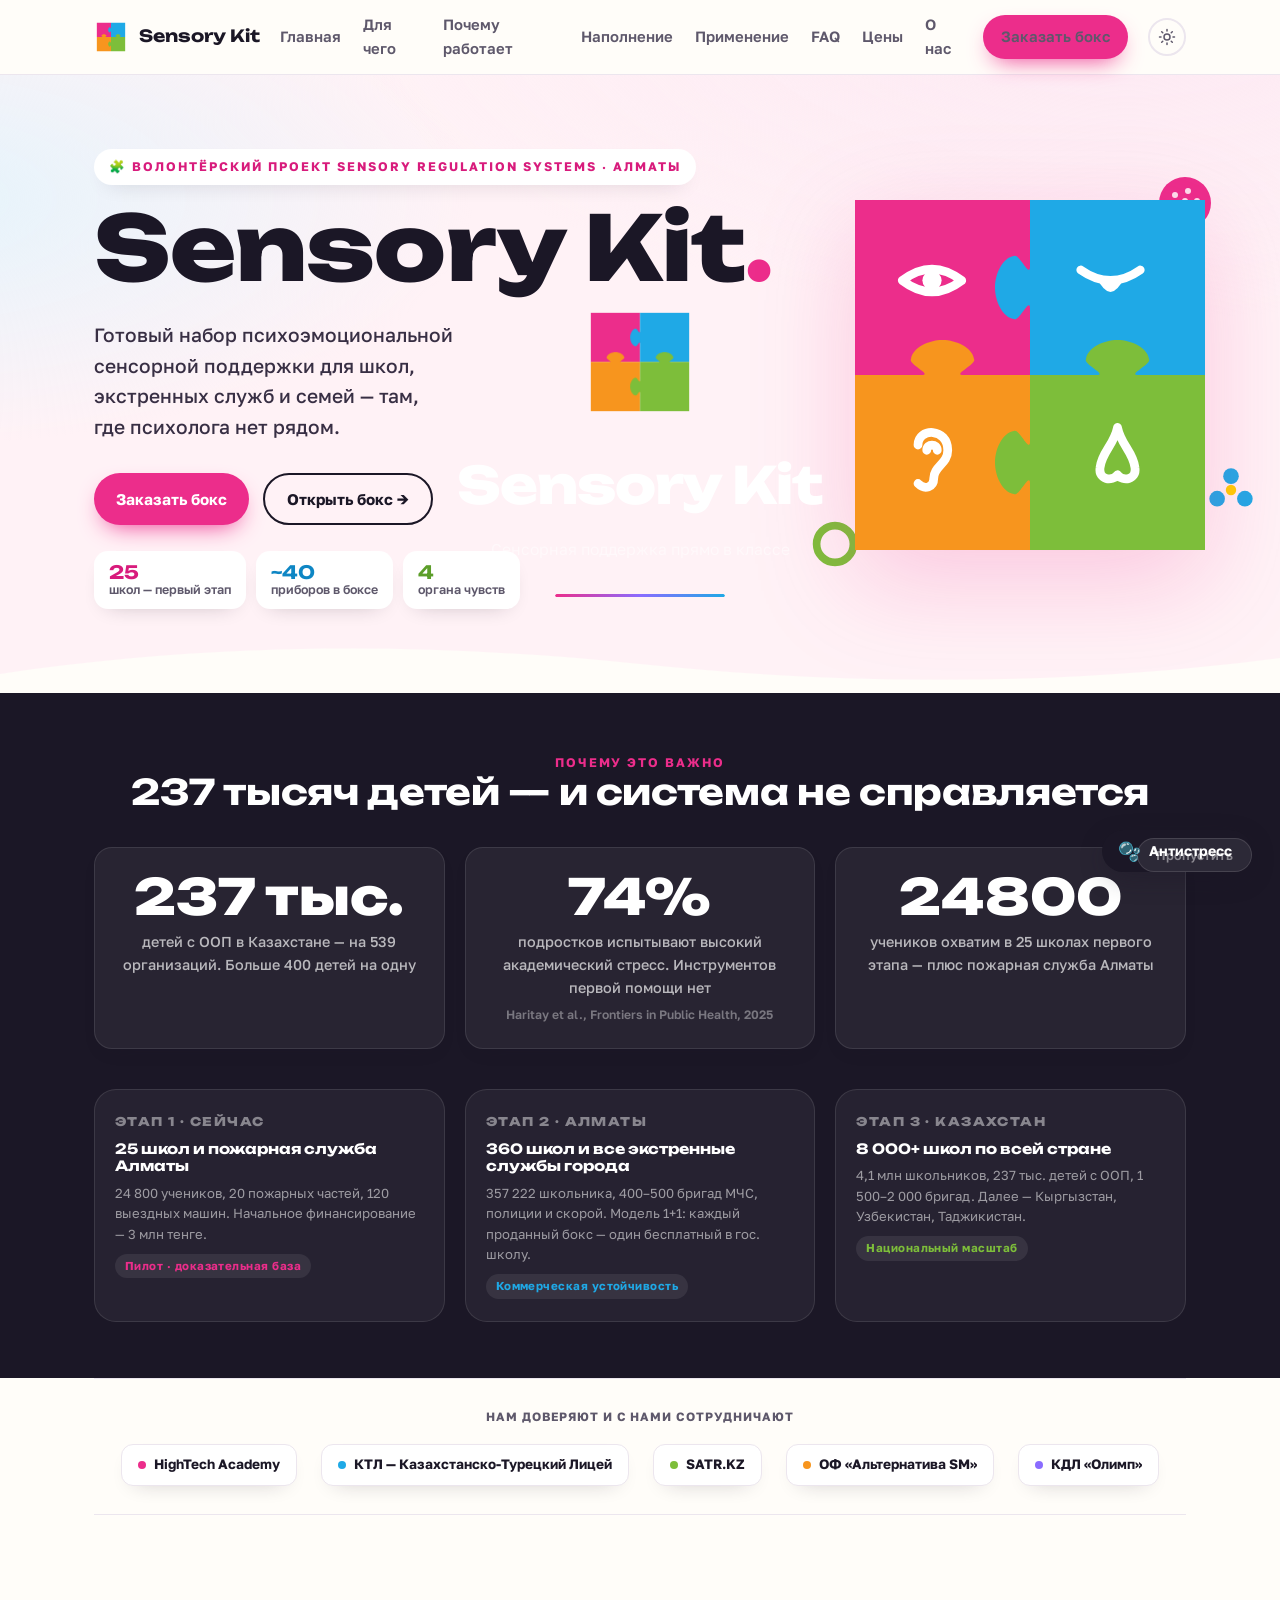
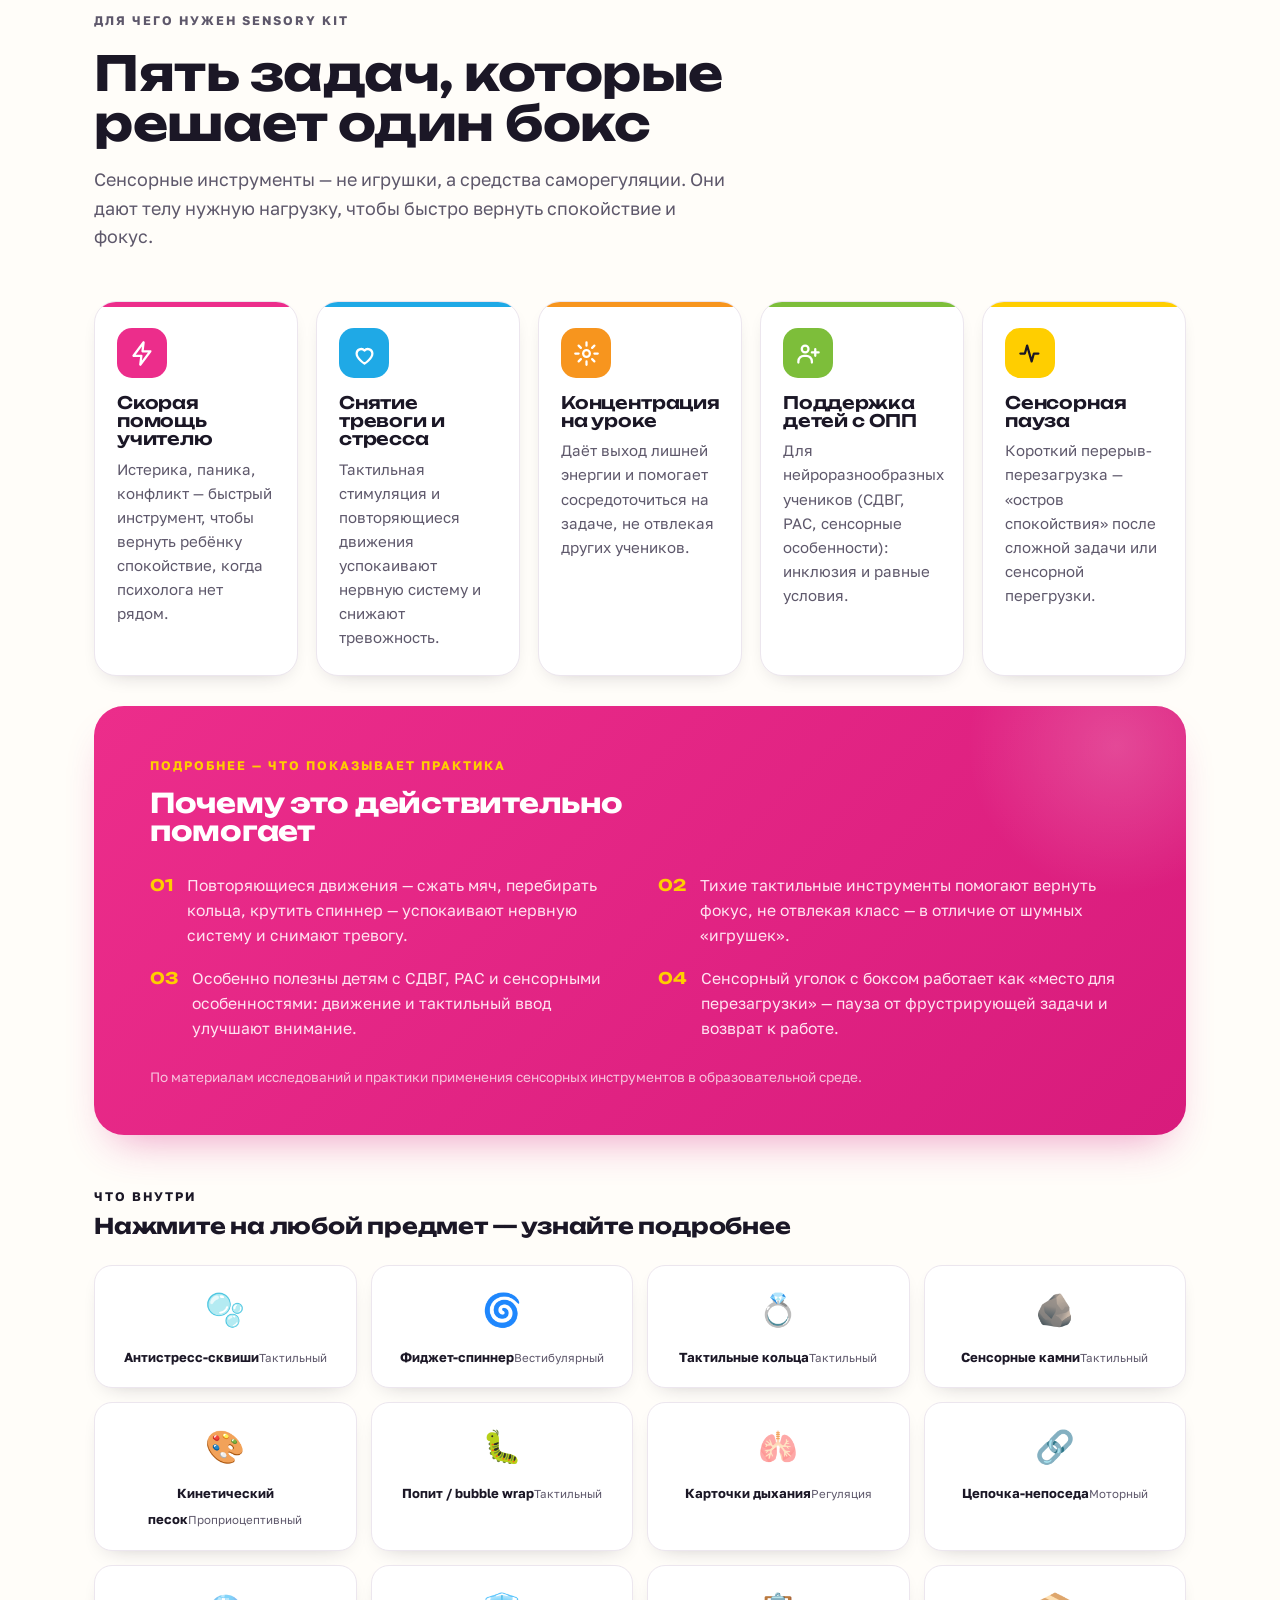
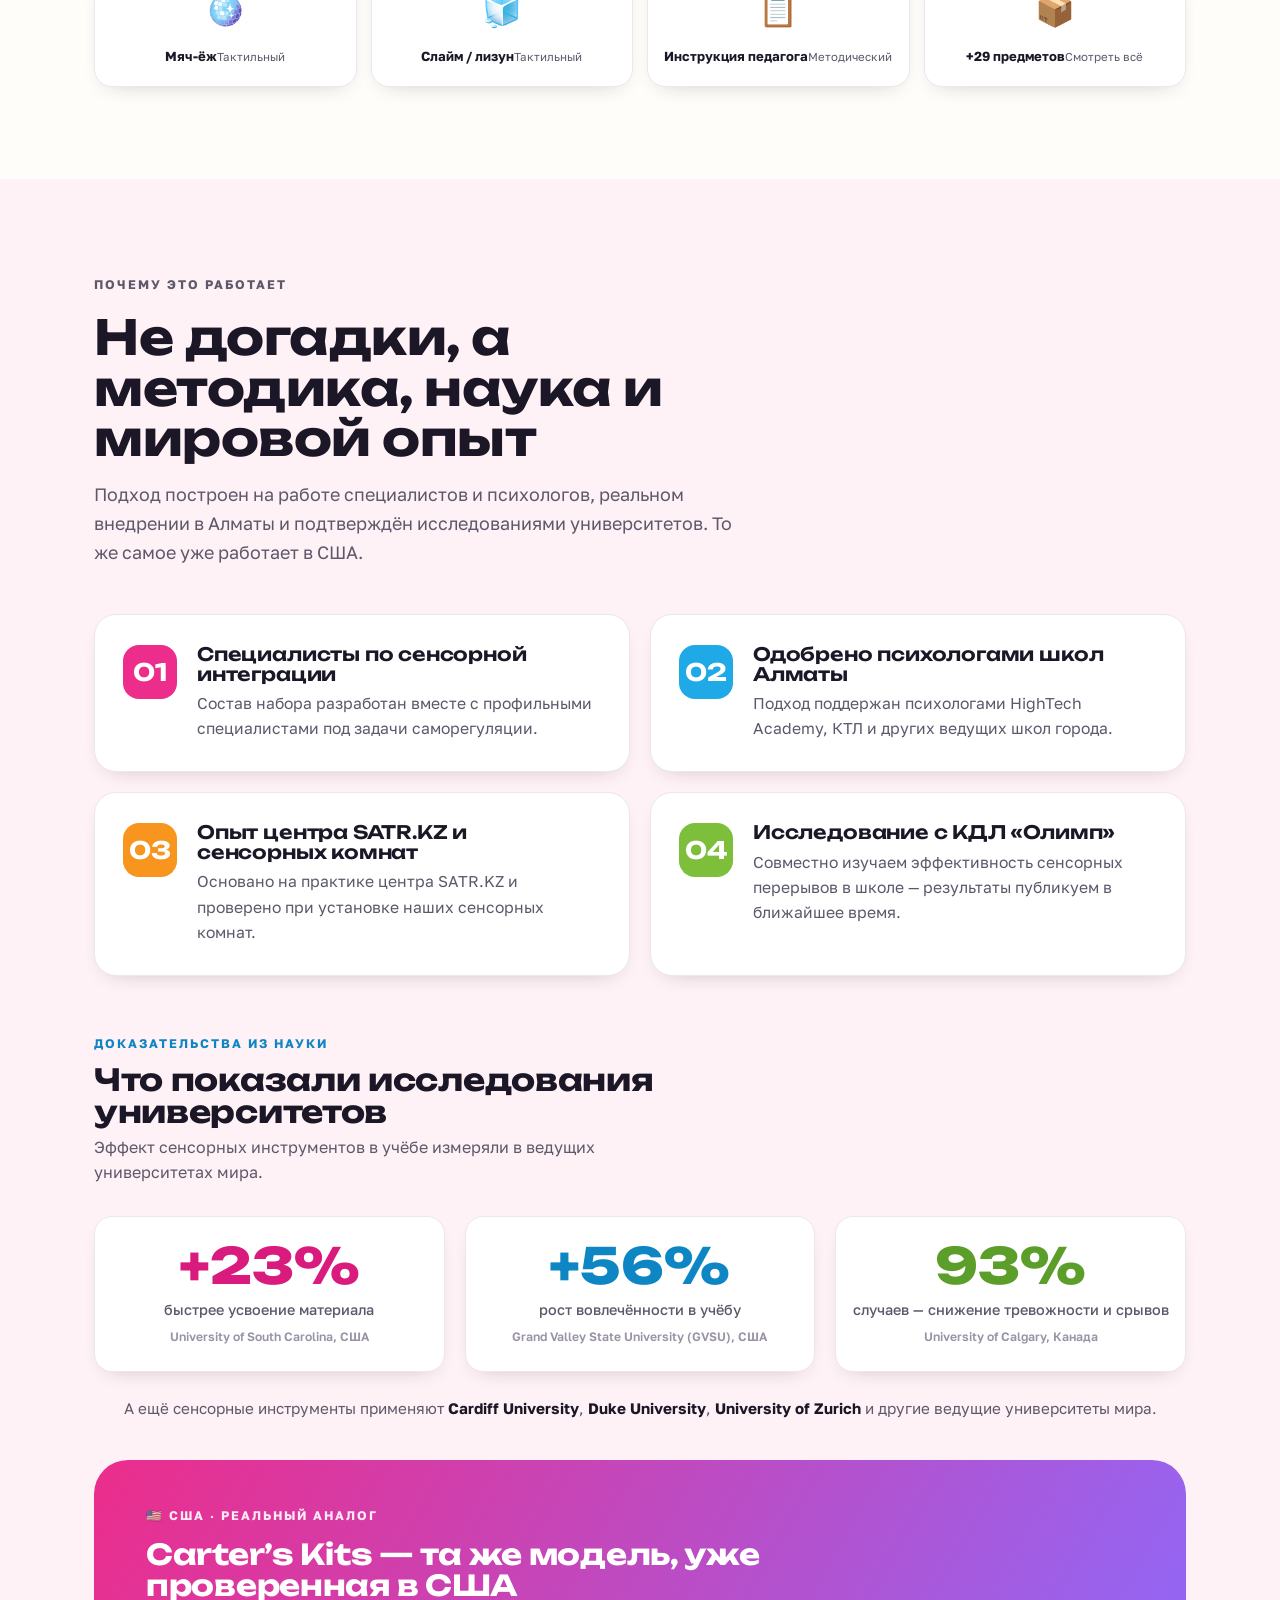
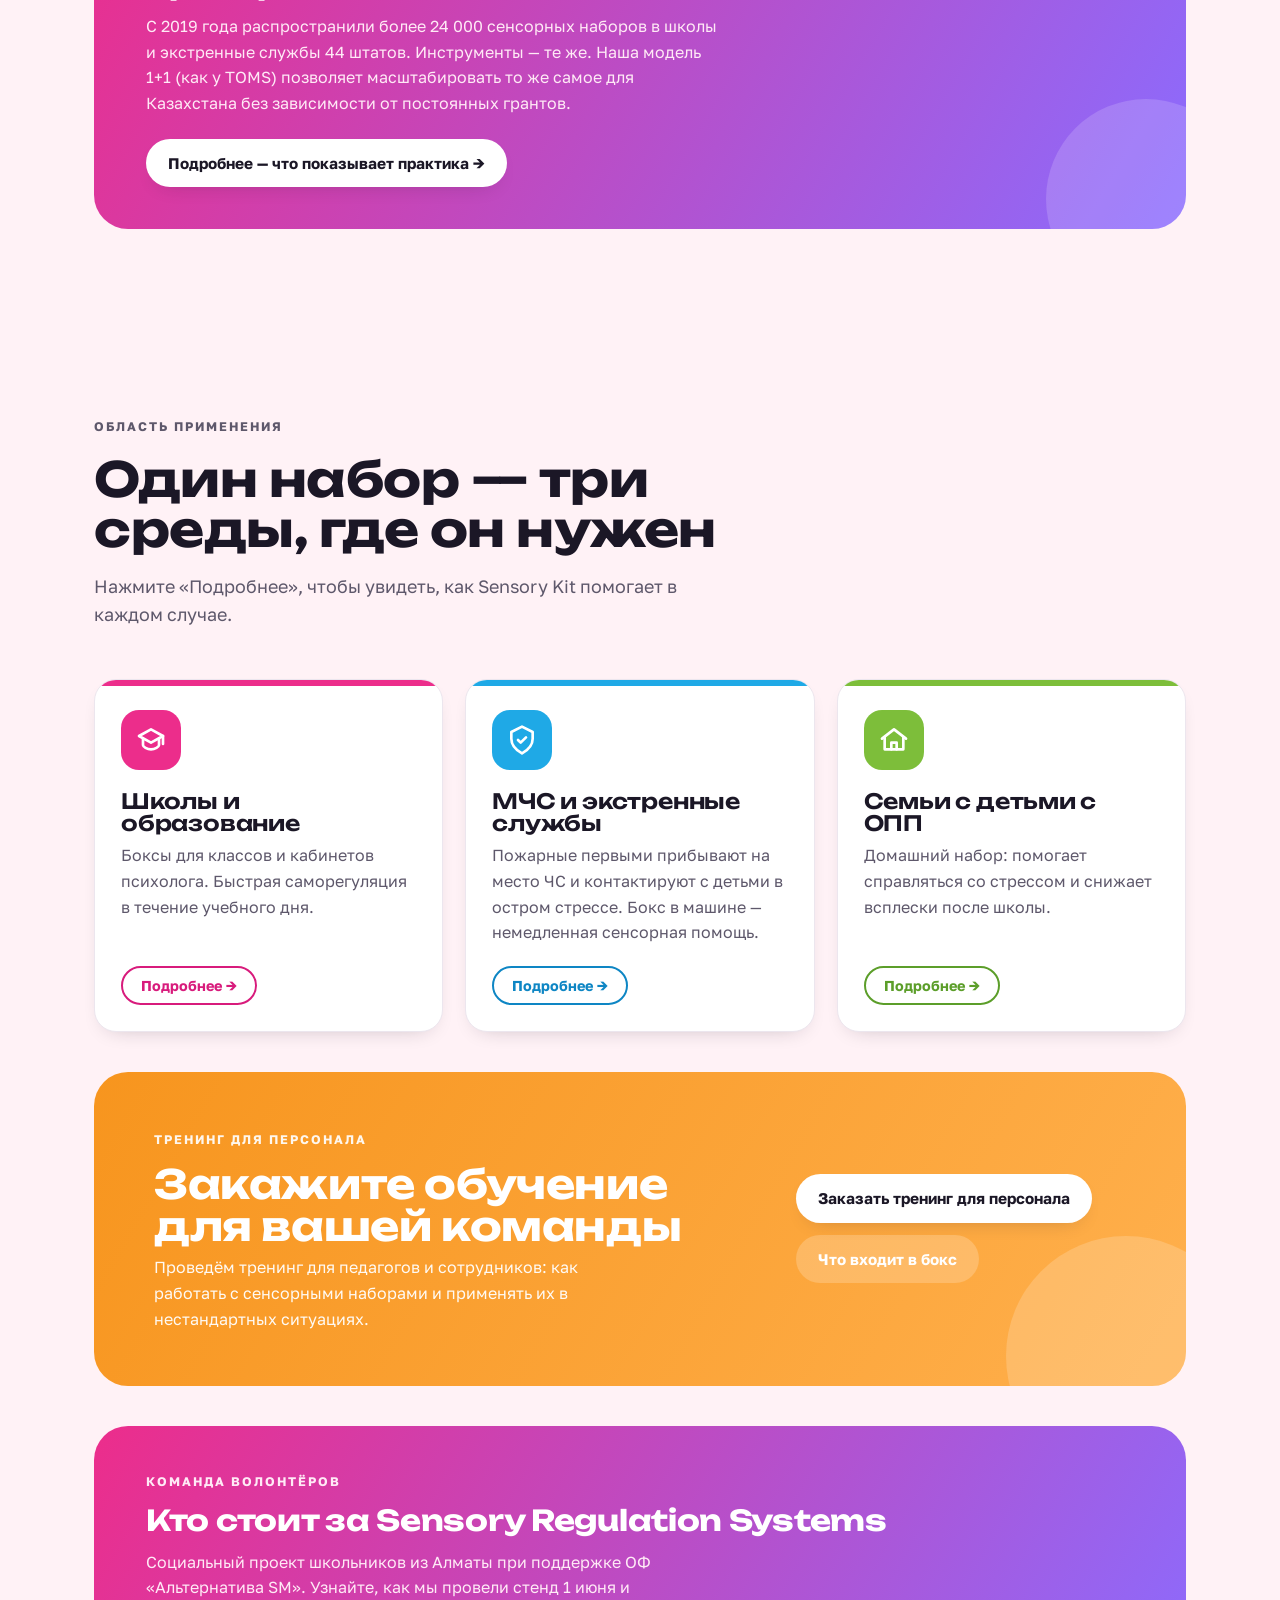
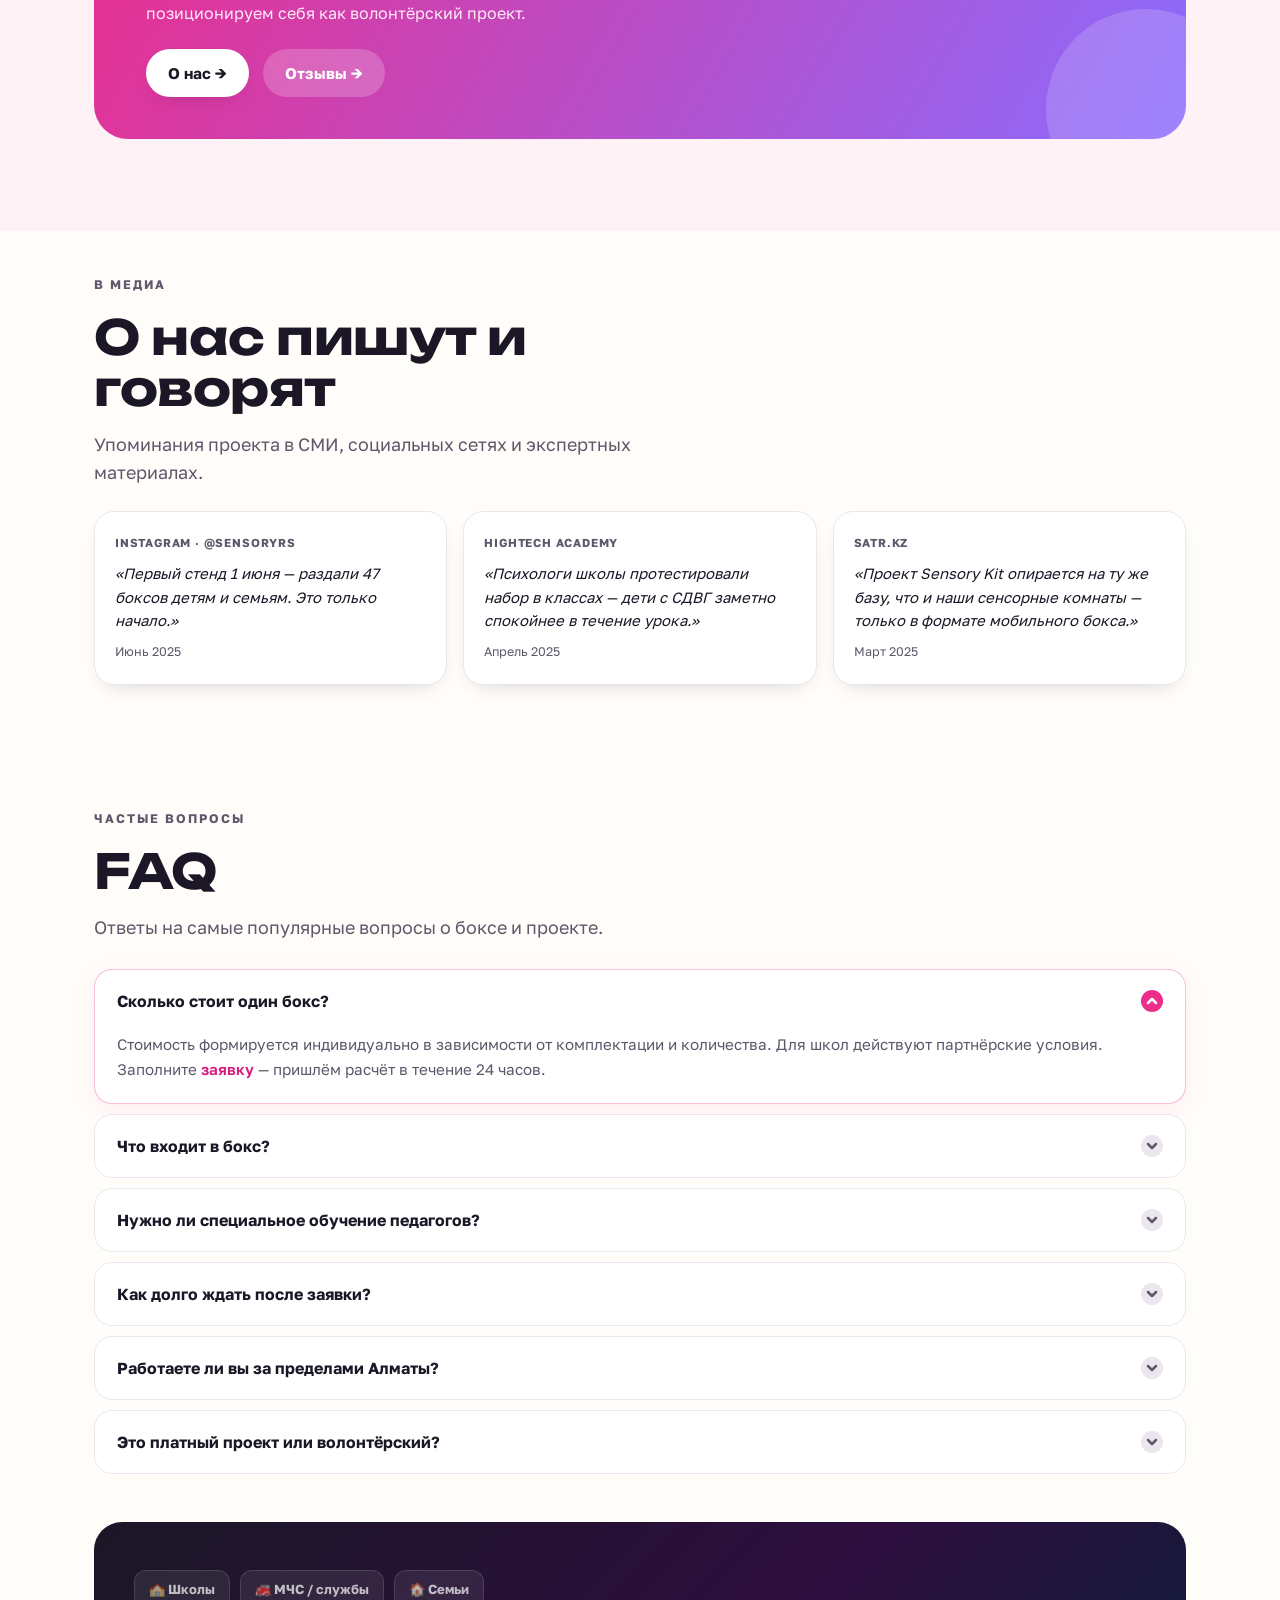
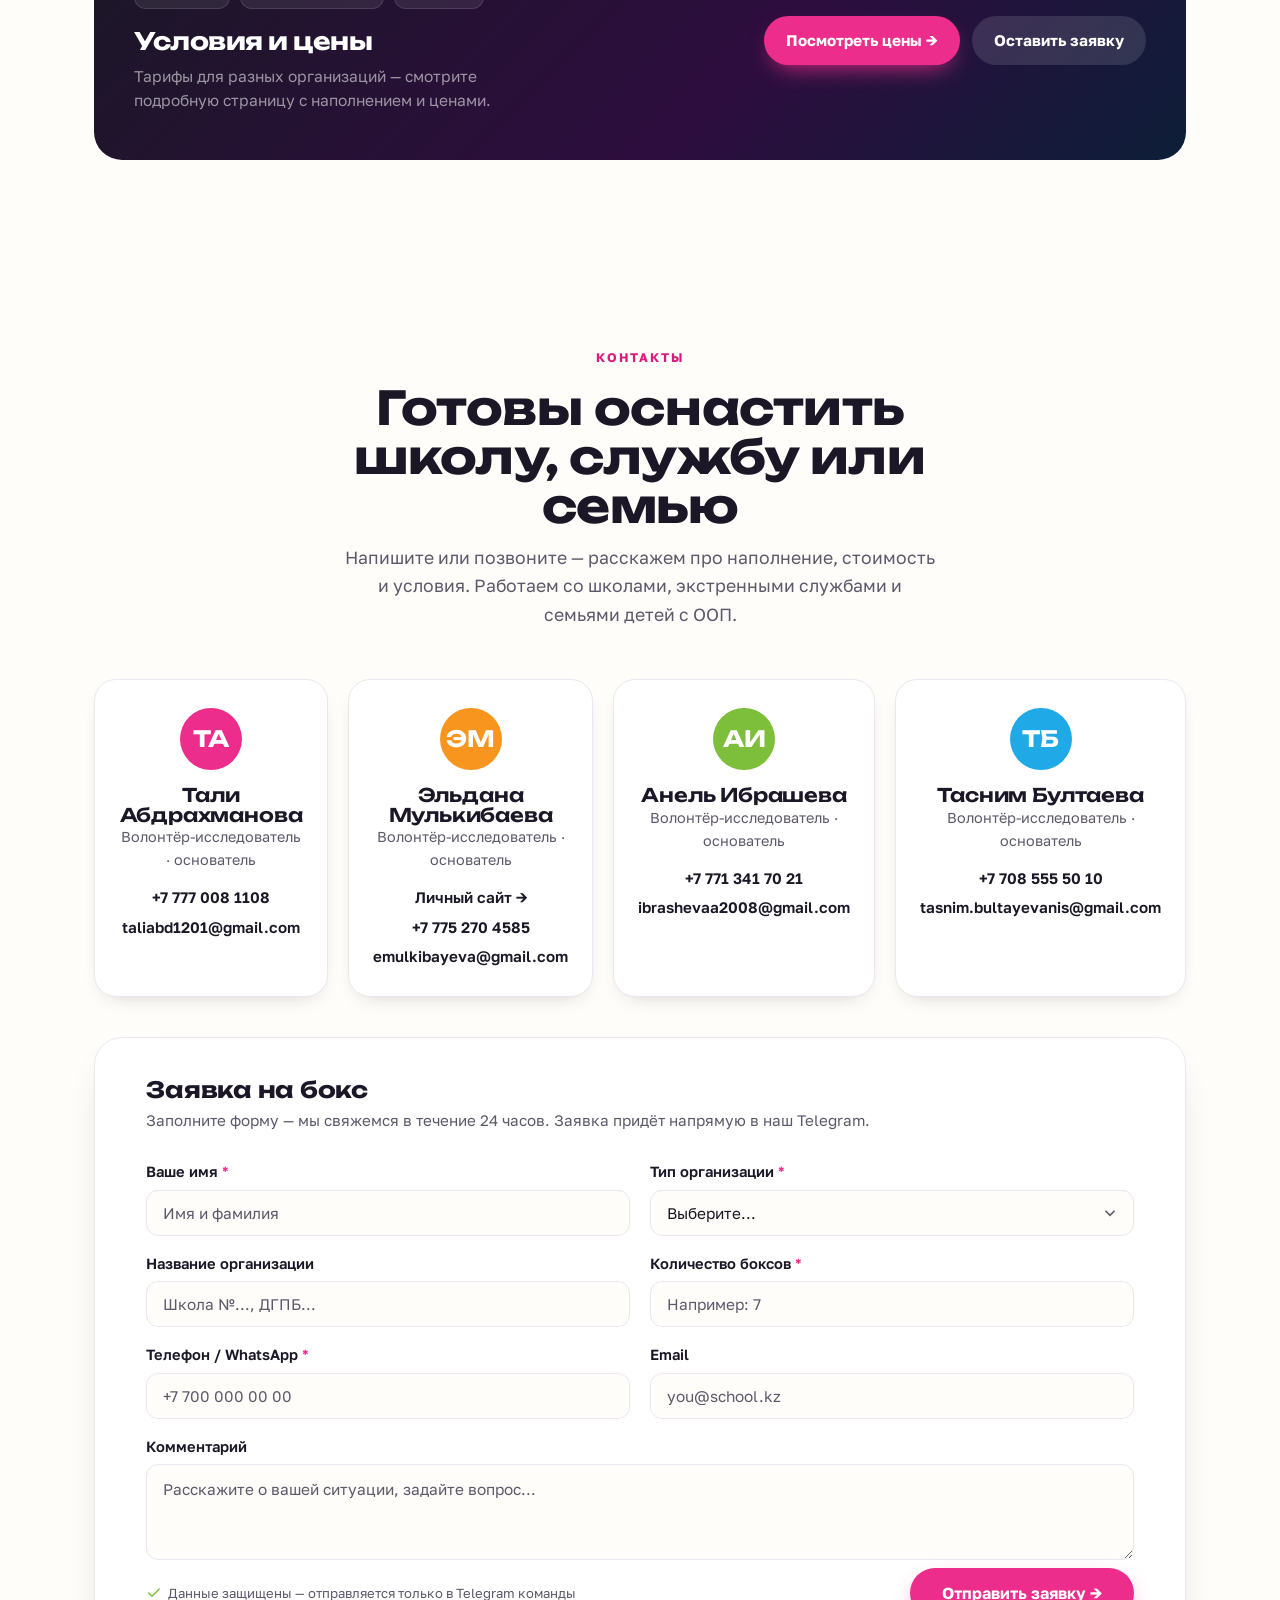
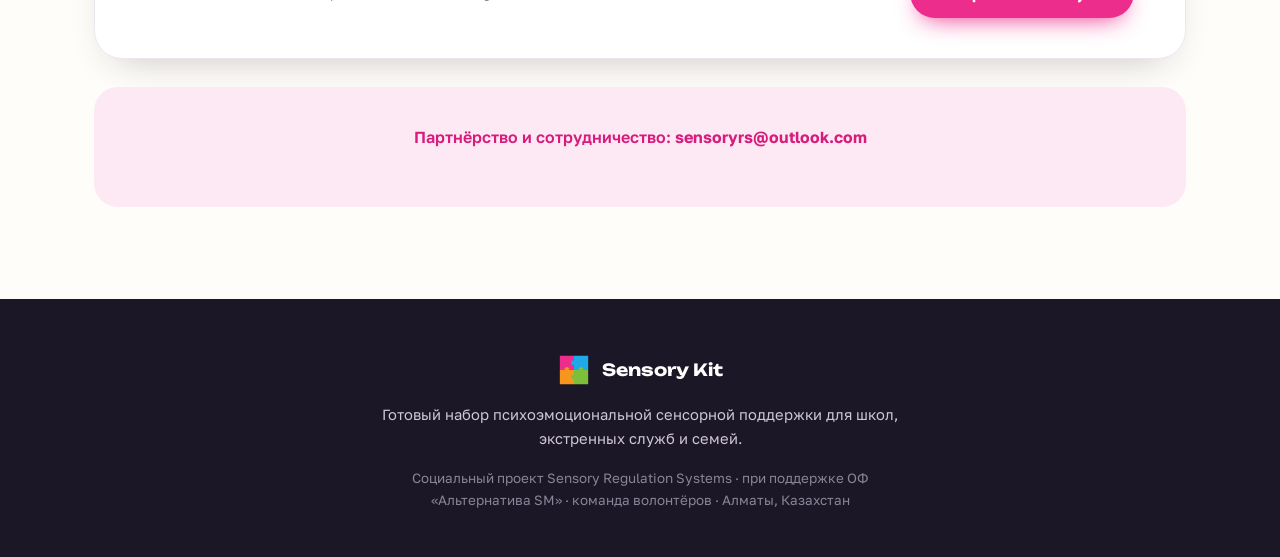
==== commit efda7670: "Add FAQ, box viewer, media/partners sections, pricing page, PWA, confetti, SEO" ====
--- a/sensory-kit.html
+++ b/sensory-kit.html
@@ -3,7 +3,26 @@
 <head>
 <meta charset="UTF-8">
 <meta name="viewport" content="width=device-width, initial-scale=1.0">
-<title>Sensory Kit — сенсорная поддержка прямо в классе</title>
+<title>Sensory Kit — сенсорный бокс для школ и детей с ООП | Алматы</title>
+<meta name="description" content="Sensory Kit — ~40 сенсорных инструментов для саморегуляции детей. Для школ, МЧС и семей в Алматы. Волонтёрский социальный проект.">
+<meta name="keywords" content="сенсорный бокс, дети с ООП, СДВГ, РАС, антистресс, школа Алматы, сенсорная интеграция, сенсорные игрушки">
+<meta name="author" content="Sensory Regulation Systems">
+<link rel="canonical" href="https://dujsembaevalihan636-coder.github.io/sensory-kits.kz/sensory-kit.html">
+<meta property="og:type" content="website">
+<meta property="og:title" content="Sensory Kit — сенсорный бокс для школ и детей с ООП">
+<meta property="og:description" content="~40 инструментов саморегуляции в одном боксе. Алматы, Казахстан.">
+<meta property="og:url" content="https://dujsembaevalihan636-coder.github.io/sensory-kits.kz/sensory-kit.html">
+<meta property="og:image" content="https://dujsembaevalihan636-coder.github.io/sensory-kits.kz/box-photo.jpg">
+<meta property="og:locale" content="ru_RU">
+<meta name="twitter:card" content="summary_large_image">
+<meta name="twitter:title" content="Sensory Kit — сенсорный бокс для школ">
+<meta name="twitter:image" content="https://dujsembaevalihan636-coder.github.io/sensory-kits.kz/box-photo.jpg">
+<link rel="manifest" href="manifest.json">
+<meta name="theme-color" content="#EC2D8B">
+<meta name="mobile-web-app-capable" content="yes">
+<meta name="apple-mobile-web-app-capable" content="yes">
+<meta name="apple-mobile-web-app-title" content="Sensory Kit">
+<script type="application/ld+json">{"@context":"https://schema.org","@type":"Organization","name":"Sensory Regulation Systems","alternateName":"Sensory Kit","url":"https://dujsembaevalihan636-coder.github.io/sensory-kits.kz/sensory-kit.html","description":"Волонтёрский социальный проект — сенсорные боксы для школ, МЧС и семей детей с ООП в Алматы","address":{"@type":"PostalAddress","addressLocality":"Алматы","addressCountry":"KZ"},"contactPoint":{"@type":"ContactPoint","email":"sensoryrs@outlook.com","contactType":"customer service"}}</script>
 <link rel="preconnect" href="https://fonts.googleapis.com">
 <link rel="preconnect" href="https://fonts.gstatic.com" crossorigin>
 <link href="https://fonts.googleapis.com/css2?family=Unbounded:wght@500;600;700;800&family=Golos+Text:wght@400;500;600;700&display=swap" rel="stylesheet">
@@ -616,6 +635,85 @@
 @keyframes sq-idle-star{0%,100%{transform:scale(1) rotate(0deg)}50%{transform:scale(1.04) rotate(8deg)}}
 @keyframes sq-idle-heart{0%,100%{transform:scale(1)}40%{transform:scale(1.05)}70%{transform:scale(.97)}}
 
+/* ======== PARTNERS ======== */
+.partners{padding:28px 0;border-top:1px solid var(--hair);border-bottom:1px solid var(--hair);margin-top:0}
+.partners-label{font-size:.75rem;font-weight:700;letter-spacing:.08em;text-transform:uppercase;color:var(--muted);text-align:center;margin-bottom:18px}
+.partners-row{display:flex;flex-wrap:wrap;justify-content:center;align-items:center;gap:10px 24px}
+.partner-chip{display:flex;align-items:center;gap:8px;background:var(--card);border:1px solid var(--hair);border-radius:12px;padding:9px 16px;font-size:.85rem;font-weight:700;color:var(--ink);box-shadow:var(--shadow-sm);transition:box-shadow .2s,transform .2s}
+.partner-chip:hover{box-shadow:var(--shadow);transform:translateY(-2px)}
+.partner-chip .p-dot{width:8px;height:8px;border-radius:50%;flex:none}
+
+/* ======== MEDIA / PRESS ======== */
+.media-strip{margin-top:40px}
+.media-strip .shead{margin-bottom:24px}
+.media-cards{display:grid;grid-template-columns:repeat(3,1fr);gap:16px}
+.media-card{background:var(--card);border:1px solid var(--hair);border-radius:20px;padding:22px 20px;box-shadow:var(--shadow-sm);display:flex;flex-direction:column;gap:10px;transition:box-shadow .2s,transform .2s}
+.media-card:hover{box-shadow:var(--shadow);transform:translateY(-3px)}
+.media-src{font-size:.72rem;font-weight:700;letter-spacing:.07em;text-transform:uppercase;color:var(--muted)}
+.media-quote{font-size:.93rem;line-height:1.55;color:var(--ink);font-style:italic}
+.media-date{font-size:.78rem;color:var(--muted)}
+@media(max-width:920px){.media-cards{grid-template-columns:1fr 1fr}}
+@media(max-width:580px){.media-cards{grid-template-columns:1fr}}
+
+/* ======== BOX VIEWER ======== */
+.box-viewer{margin-top:48px}
+.bv-grid{display:grid;grid-template-columns:repeat(4,1fr);gap:14px;margin-top:28px}
+.bv-item{background:var(--card);border:1.5px solid var(--hair);border-radius:18px;padding:18px 14px;text-align:center;cursor:pointer;transition:all .22s;box-shadow:var(--shadow-sm)}
+.bv-item:hover{border-color:var(--pink);box-shadow:0 8px 28px rgba(236,45,139,.12);transform:translateY(-3px)}
+.bv-item .bv-ico{font-size:2rem;margin-bottom:8px;display:block}
+.bv-item .bv-name{font-size:.82rem;font-weight:700;color:var(--ink);line-height:1.3}
+.bv-item .bv-tag{font-size:.72rem;color:var(--muted);margin-top:4px}
+/* modal */
+.bv-modal{position:fixed;inset:0;z-index:7000;display:flex;align-items:center;justify-content:center;padding:20px;opacity:0;pointer-events:none;transition:opacity .25s}
+.bv-modal.open{opacity:1;pointer-events:all}
+.bv-modal-bg{position:absolute;inset:0;background:rgba(27,23,38,.55);backdrop-filter:blur(4px)}
+.bv-modal-box{position:relative;z-index:1;background:var(--card);border-radius:28px;padding:36px 32px;max-width:460px;width:100%;box-shadow:0 32px 80px rgba(27,23,38,.25);transform:scale(.93) translateY(16px);transition:transform .28s cubic-bezier(.2,.9,.3,1)}
+.bv-modal.open .bv-modal-box{transform:none}
+.bv-modal-ico{font-size:3.2rem;margin-bottom:12px;display:block}
+.bv-modal-title{font-family:"Unbounded",sans-serif;font-size:1.3rem;font-weight:700;margin-bottom:10px}
+.bv-modal-desc{color:var(--muted);font-size:.95rem;line-height:1.65;margin-bottom:18px}
+.bv-modal-tags{display:flex;flex-wrap:wrap;gap:7px;margin-bottom:24px}
+.bv-modal-tags span{background:var(--pink-wash);color:var(--pink-ink);font-size:.75rem;font-weight:700;padding:5px 11px;border-radius:999px}
+.bv-close{position:absolute;top:16px;right:16px;width:36px;height:36px;border-radius:50%;border:none;background:var(--hair);color:var(--muted);font-size:1.1rem;cursor:pointer;display:flex;align-items:center;justify-content:center;transition:background .2s}
+.bv-close:hover{background:var(--ink);color:#fff}
+@media(max-width:920px){.bv-grid{grid-template-columns:repeat(3,1fr)}}
+@media(max-width:600px){.bv-grid{grid-template-columns:repeat(2,1fr)}}
+
+/* ======== FAQ ======== */
+.faq{margin-top:28px}
+.faq-list{display:flex;flex-direction:column;gap:10px;margin-top:28px}
+.faq-item{background:var(--card);border:1.5px solid var(--hair);border-radius:18px;overflow:hidden;transition:border-color .2s,box-shadow .2s}
+.faq-item.open{border-color:rgba(236,45,139,.3);box-shadow:0 6px 24px rgba(236,45,139,.08)}
+.faq-q{width:100%;background:none;border:none;text-align:left;padding:20px 22px;font-family:"Golos Text",sans-serif;font-size:1rem;font-weight:700;color:var(--ink);cursor:pointer;display:flex;justify-content:space-between;align-items:center;gap:14px}
+.faq-q:hover{color:var(--pink-ink)}
+.faq-arr{width:22px;height:22px;border-radius:50%;background:var(--hair);display:flex;align-items:center;justify-content:center;flex:none;transition:background .2s,transform .3s}
+.faq-arr svg{width:12px;height:12px;stroke:var(--muted);stroke-width:2.5;transition:stroke .2s}
+.faq-item.open .faq-arr{background:var(--pink);transform:rotate(180deg)}
+.faq-item.open .faq-arr svg{stroke:#fff}
+.faq-a{max-height:0;overflow:hidden;transition:max-height .35s cubic-bezier(.2,.9,.3,1)}
+.faq-item.open .faq-a{max-height:400px}
+.faq-a-inner{padding:0 22px 20px;color:var(--muted);font-size:.95rem;line-height:1.65}
+.faq-a-inner a{color:var(--pink-ink);font-weight:600}
+body.dark .faq-item{background:var(--card);border-color:#2a2240}
+body.dark .faq-item.open{border-color:rgba(236,45,139,.4)}
+body.dark .faq-q{color:var(--ink)}
+body.dark .faq-arr{background:#2a2240}
+
+/* ======== PRICING TEASER ======== */
+.price-teaser{background:linear-gradient(135deg,#1B1726 0%,#2d0d3e 60%,#0d1e38 100%);border-radius:28px;padding:48px 40px;margin-top:48px;display:flex;align-items:center;justify-content:space-between;gap:32px;flex-wrap:wrap}
+.price-teaser h3{font-family:"Unbounded",sans-serif;font-size:1.5rem;font-weight:700;color:#fff;letter-spacing:-.02em;margin-bottom:10px}
+.price-teaser p{color:rgba(255,255,255,.55);font-size:.97rem;line-height:1.55;max-width:40ch}
+.price-teaser .pt-actions{display:flex;gap:12px;flex-wrap:wrap;margin-top:0}
+.pt-chips{display:flex;gap:10px;flex-wrap:wrap;margin-bottom:20px}
+.pt-chip{background:rgba(255,255,255,.08);border:1px solid rgba(255,255,255,.12);border-radius:12px;padding:8px 14px;font-size:.82rem;font-weight:700;color:rgba(255,255,255,.7)}
+
+/* ======== DARK: new sections ======== */
+body.dark .partner-chip{background:#18132a;border-color:#2a2240}
+body.dark .media-card{background:#18132a;border-color:#2a2240}
+body.dark .bv-item{background:#18132a;border-color:#2a2240}
+body.dark .bv-item:hover{border-color:var(--pink)}
+body.dark .bv-modal-box{background:#18132a}
+
 </style>
 </head>
 <body id="top">
@@ -742,8 +840,9 @@
       <a href="#pochemu">Почему работает</a>
       <a href="podrobnee.html">Наполнение</a>
       <a href="#primenenie">Применение</a>
+      <a href="#faq">FAQ</a>
+      <a href="tseny.html">Цены</a>
       <a href="o-nas.html">О нас</a>
-      <a href="otzyvy.html">Отзывы</a>
       <a class="btn btn-primary" href="zakaz.html">Заказать бокс</a>
     </nav>
     <button id="theme-btn" aria-label="Переключить тему" title="Тёмная / светлая тема">
@@ -848,6 +947,18 @@
   </div>
 </section>
 
+<!-- ПАРТНЁРЫ -->
+<div class="wrap"><div class="partners reveal">
+  <div class="partners-label">Нам доверяют и с нами сотрудничают</div>
+  <div class="partners-row">
+    <div class="partner-chip"><span class="p-dot" style="background:#EC2D8B"></span>HighTech Academy</div>
+    <div class="partner-chip"><span class="p-dot" style="background:#1FA9E6"></span>КТЛ — Казахстанско-Турецкий Лицей</div>
+    <div class="partner-chip"><span class="p-dot" style="background:#7DBE3A"></span>SATR.KZ</div>
+    <div class="partner-chip"><span class="p-dot" style="background:#F7951E"></span>ОФ «Альтернатива SM»</div>
+    <div class="partner-chip"><span class="p-dot" style="background:#8A6CFF"></span>КДЛ «Олимп»</div>
+  </div>
+</div></div>
+
 <!-- ДЛЯ ЧЕГО -->
 <section class="section" id="dlya-chego">
   <div class="wrap">
@@ -874,6 +985,26 @@
       </div>
       <p class="cite">По материалам исследований и практики применения сенсорных инструментов в образовательной среде.</p>
     </div>
+
+    <!-- BOX VIEWER -->
+    <div class="box-viewer reveal">
+      <span class="eyebrow">Что внутри</span>
+      <h3 style="font-size:1.35rem;font-weight:700;margin-top:6px">Нажмите на любой предмет — узнайте подробнее</h3>
+      <div class="bv-grid" id="bv-grid">
+        <div class="bv-item" data-id="0"><span class="bv-ico">🫧</span><span class="bv-name">Антистресс-сквиши</span><span class="bv-tag">Тактильный</span></div>
+        <div class="bv-item" data-id="1"><span class="bv-ico">🌀</span><span class="bv-name">Фиджет-спиннер</span><span class="bv-tag">Вестибулярный</span></div>
+        <div class="bv-item" data-id="2"><span class="bv-ico">💍</span><span class="bv-name">Тактильные кольца</span><span class="bv-tag">Тактильный</span></div>
+        <div class="bv-item" data-id="3"><span class="bv-ico">🪨</span><span class="bv-name">Сенсорные камни</span><span class="bv-tag">Тактильный</span></div>
+        <div class="bv-item" data-id="4"><span class="bv-ico">🎨</span><span class="bv-name">Кинетический песок</span><span class="bv-tag">Проприоцептивный</span></div>
+        <div class="bv-item" data-id="5"><span class="bv-ico">🐛</span><span class="bv-name">Попит / bubble wrap</span><span class="bv-tag">Тактильный</span></div>
+        <div class="bv-item" data-id="6"><span class="bv-ico">🫁</span><span class="bv-name">Карточки дыхания</span><span class="bv-tag">Регуляция</span></div>
+        <div class="bv-item" data-id="7"><span class="bv-ico">🔗</span><span class="bv-name">Цепочка-непоседа</span><span class="bv-tag">Моторный</span></div>
+        <div class="bv-item" data-id="8"><span class="bv-ico">🪩</span><span class="bv-name">Мяч-ёж</span><span class="bv-tag">Тактильный</span></div>
+        <div class="bv-item" data-id="9"><span class="bv-ico">🧊</span><span class="bv-name">Слайм / лизун</span><span class="bv-tag">Тактильный</span></div>
+        <div class="bv-item" data-id="10"><span class="bv-ico">📋</span><span class="bv-name">Инструкция педагога</span><span class="bv-tag">Методический</span></div>
+        <div class="bv-item" data-id="11"><span class="bv-ico">📦</span><span class="bv-name">+29 предметов</span><span class="bv-tag">Смотреть всё</span></div>
+      </div>
+    </div>
   </div>
 </section>
 
@@ -948,6 +1079,92 @@
   </div>
 </section>
 
+
+<!-- СМИ -->
+<section class="section" id="media" style="padding-top:0">
+  <div class="wrap">
+    <div class="media-strip">
+      <div class="shead reveal">
+        <span class="eyebrow">В медиа</span>
+        <h2>О нас пишут и говорят</h2>
+        <p>Упоминания проекта в СМИ, социальных сетях и экспертных материалах.</p>
+      </div>
+      <div class="media-cards">
+        <div class="media-card reveal">
+          <span class="media-src">Instagram · @sensoryrs</span>
+          <p class="media-quote">«Первый стенд 1 июня — раздали 47 боксов детям и семьям. Это только начало.»</p>
+          <span class="media-date">Июнь 2025</span>
+        </div>
+        <div class="media-card reveal">
+          <span class="media-src">HighTech Academy</span>
+          <p class="media-quote">«Психологи школы протестировали набор в классах — дети с СДВГ заметно спокойнее в течение урока.»</p>
+          <span class="media-date">Апрель 2025</span>
+        </div>
+        <div class="media-card reveal">
+          <span class="media-src">SATR.KZ</span>
+          <p class="media-quote">«Проект Sensory Kit опирается на ту же базу, что и наши сенсорные комнаты — только в формате мобильного бокса.»</p>
+          <span class="media-date">Март 2025</span>
+        </div>
+      </div>
+    </div>
+  </div>
+</section>
+
+<!-- FAQ -->
+<section class="section" id="faq" style="padding-top:0">
+  <div class="wrap">
+    <div class="faq">
+      <div class="shead reveal">
+        <span class="eyebrow">Частые вопросы</span>
+        <h2>FAQ</h2>
+        <p>Ответы на самые популярные вопросы о боксе и проекте.</p>
+      </div>
+      <div class="faq-list reveal">
+        <div class="faq-item open">
+          <button class="faq-q">Сколько стоит один бокс?<span class="faq-arr"><svg viewBox="0 0 12 12" fill="none" stroke="currentColor" stroke-linecap="round" stroke-linejoin="round"><path d="M2 4l4 4 4-4"/></svg></span></button>
+          <div class="faq-a"><div class="faq-a-inner">Стоимость формируется индивидуально в зависимости от комплектации и количества. Для школ действуют партнёрские условия. Заполните <a href="zakaz.html">заявку</a> — пришлём расчёт в течение 24 часов.</div></div>
+        </div>
+        <div class="faq-item">
+          <button class="faq-q">Что входит в бокс?<span class="faq-arr"><svg viewBox="0 0 12 12" fill="none" stroke="currentColor" stroke-linecap="round" stroke-linejoin="round"><path d="M2 4l4 4 4-4"/></svg></span></button>
+          <div class="faq-a"><div class="faq-a-inner">Около 40 сенсорных инструментов: антистресс-сквиши разных форм, фиджет-спиннер, тактильные кольца, мяч-ёж, сенсорные камни, слайм, кинетический песок, попит, цепочка-непоседа, карточки дыхательных упражнений и инструкция для педагога. Подробный состав — на <a href="podrobnee.html">странице «Наполнение»</a>.</div></div>
+        </div>
+        <div class="faq-item">
+          <button class="faq-q">Нужно ли специальное обучение педагогов?<span class="faq-arr"><svg viewBox="0 0 12 12" fill="none" stroke="currentColor" stroke-linecap="round" stroke-linejoin="round"><path d="M2 4l4 4 4-4"/></svg></span></button>
+          <div class="faq-a"><div class="faq-a-inner">Нет — в каждом боксе есть подробная инструкция. Дополнительно мы проводим тренинги для педагогов и психологов школы по запросу. Укажите это в заявке.</div></div>
+        </div>
+        <div class="faq-item">
+          <button class="faq-q">Как долго ждать после заявки?<span class="faq-arr"><svg viewBox="0 0 12 12" fill="none" stroke="currentColor" stroke-linecap="round" stroke-linejoin="round"><path d="M2 4l4 4 4-4"/></svg></span></button>
+          <div class="faq-a"><div class="faq-a-inner">Мы связываемся с вами в течение 24 часов после получения заявки. Сроки изготовления и доставки обсуждаются индивидуально — обычно 3–7 рабочих дней.</div></div>
+        </div>
+        <div class="faq-item">
+          <button class="faq-q">Работаете ли вы за пределами Алматы?<span class="faq-arr"><svg viewBox="0 0 12 12" fill="none" stroke="currentColor" stroke-linecap="round" stroke-linejoin="round"><path d="M2 4l4 4 4-4"/></svg></span></button>
+          <div class="faq-a"><div class="faq-a-inner">Сейчас работаем в Алматы. Расширение на другие города Казахстана — план второго этапа. Если вы из другого города, оставьте заявку — постараемся найти решение.</div></div>
+        </div>
+        <div class="faq-item">
+          <button class="faq-q">Это платный проект или волонтёрский?<span class="faq-arr"><svg viewBox="0 0 12 12" fill="none" stroke="currentColor" stroke-linecap="round" stroke-linejoin="round"><path d="M2 4l4 4 4-4"/></svg></span></button>
+          <div class="faq-a"><div class="faq-a-inner">Sensory Kit — волонтёрский социальный проект школьников при поддержке ОФ «Альтернатива SM». Модель 1+1: каждый оплаченный бокс = один бокс бесплатно для нуждающейся семьи или школы.</div></div>
+        </div>
+      </div>
+    </div>
+
+    <!-- ТИЗЕР ЦЕН -->
+    <div class="price-teaser reveal">
+      <div>
+        <div class="pt-chips">
+          <span class="pt-chip">🏫 Школы</span>
+          <span class="pt-chip">🚒 МЧС / службы</span>
+          <span class="pt-chip">🏠 Семьи</span>
+        </div>
+        <h3>Условия и цены</h3>
+        <p>Тарифы для разных организаций — смотрите подробную страницу с наполнением и ценами.</p>
+      </div>
+      <div class="pt-actions">
+        <a class="btn btn-primary" href="tseny.html">Посмотреть цены →</a>
+        <a class="btn btn-white" href="zakaz.html" style="background:rgba(255,255,255,.12);color:#fff;box-shadow:none">Оставить заявку</a>
+      </div>
+    </div>
+  </div>
+</section>
 
 <!-- КОНТАКТЫ -->
 <section class="section" id="kontakty">
@@ -1809,6 +2026,94 @@
   document.getElementById('sqbtn').addEventListener('click', openWithShape);
 })();
 
+/* ---- FAQ accordion ---- */
+(function(){
+  document.querySelectorAll('.faq-q').forEach(function(btn){
+    btn.addEventListener('click', function(){
+      var item = btn.closest('.faq-item');
+      var isOpen = item.classList.contains('open');
+      document.querySelectorAll('.faq-item').forEach(function(i){ i.classList.remove('open'); });
+      if(!isOpen) item.classList.add('open');
+    });
+  });
+})();
+
+/* ---- Box viewer modal ---- */
+(function(){
+  var ITEMS = [
+    {ico:'🫧',name:'Антистресс-сквиши',desc:'Мягкие фигурки из медленно восстанавливающейся пены. Сжатие активирует проприоцептивные рецепторы и снижает уровень кортизола. Работает при тревоге, гиперактивности, панических состояниях.',tags:['Тактильный','Снятие стресса','СДВГ', 'РАС']},
+    {ico:'🌀',name:'Фиджет-спиннер',desc:'Вращение даёт вестибулярную и проприоцептивную стимуляцию. Помогает сосредоточиться, «занять руки» без отвлечения других. Популярен при СДВГ и сенсорных потребностях.',tags:['Вестибулярный','Фокус','СДВГ']},
+    {ico:'💍',name:'Тактильные кольца',desc:'Рифлёные резиновые кольца надеваются на палец. Массаж кончиков пальцев активирует парасимпатическую нервную систему. Можно использовать незаметно прямо на уроке.',tags:['Тактильный','Дискретный','Урок']},
+    {ico:'🪨',name:'Сенсорные камни',desc:'Отполированные камни разной текстуры и температуры. Переключают внимание через тактильный канал, снижают тревогу. Эффективны при сенсорной перегрузке.',tags:['Тактильный','Тревога','Перегрузка']},
+    {ico:'🎨',name:'Кинетический песок',desc:'Песок с добавлением силикона — лепится, но не липнет. Глубокая проприоцептивная стимуляция через давление на ладони. Отлично подходит для сенсорных пауз.',tags:['Проприоцептивный','Пауза','Успокоение']},
+    {ico:'🐛',name:'Попит / bubble wrap',desc:'Нажатие пузырьков даёт предсказуемую тактильную обратную связь. Стереотипия снижает стресс и помогает ребёнку «заземлиться».',tags:['Тактильный','РАС','Стереотипия']},
+    {ico:'🫁',name:'Карточки дыхания',desc:'Ламинированные карточки с визуальными инструкциями дыхательных техник: «4-7-8», «квадратное дыхание», «шарик». Работают без слов — понятны ребёнку в состоянии аффекта.',tags:['Регуляция','Дыхание','Кризис']},
+    {ico:'🔗',name:'Цепочка-непоседа',desc:'Металлическая цепочка с фиджет-элементами для перебирания в руках. Мелкая моторика и ритмичное движение успокаивают нервную систему.',tags:['Моторный','Ритм','Дискретный']},
+    {ico:'🪩',name:'Мяч-ёж',desc:'Резиновый мяч с шипами для мощного тактильного давления. Сжатие и прокатка по ладони дают глубокую проприоцепцию — «якорь» для нервной системы.',tags:['Тактильный','Давление','Тревога']},
+    {ico:'🧊',name:'Слайм / лизун',desc:'Вязкая масса для разминания и растягивания. Медленное, предсказуемое движение снижает тревогу. Помогает при сенсорном поиске.',tags:['Тактильный','Сенсорный поиск','Успокоение']},
+    {ico:'📋',name:'Инструкция педагога',desc:'Методичка на 8 страниц: как распознать сенсорную перегрузку, алгоритм работы с каждым предметом, советы для работы с нейроразнообразными детьми.',tags:['Методический','Педагог','Обучение']},
+    {ico:'📦',name:'Ещё 29 предметов',desc:'В боксе ~40 предметов итого. Полный список адаптируется под запрос организации. Напишите нам — составим комплект под конкретные нужды вашего класса или службы.',tags:['Индивидуально','Комплект','Заказ']},
+  ];
+
+  var modal = document.getElementById('bv-modal');
+  var mIco = document.getElementById('bvm-ico');
+  var mTitle = document.getElementById('bvm-title');
+  var mDesc = document.getElementById('bvm-desc');
+  var mTags = document.getElementById('bvm-tags');
+
+  document.querySelectorAll('.bv-item').forEach(function(el){
+    el.addEventListener('click', function(){
+      var id = parseInt(el.dataset.id);
+      var d = ITEMS[id];
+      mIco.textContent = d.ico;
+      mTitle.textContent = d.name;
+      mDesc.textContent = d.desc;
+      mTags.innerHTML = d.tags.map(function(t){return '<span>'+t+'</span>';}).join('');
+      modal.classList.add('open');
+      document.body.style.overflow = 'hidden';
+    });
+  });
+
+  function closeModal(){
+    modal.classList.remove('open');
+    document.body.style.overflow = '';
+  }
+  document.getElementById('bvm-close').addEventListener('click', closeModal);
+  document.getElementById('bvm-bg').addEventListener('click', closeModal);
+  document.addEventListener('keydown', function(e){ if(e.key==='Escape') closeModal(); });
+})();
+
+/* ---- Lazy load images ---- */
+document.querySelectorAll('img[data-src]').forEach(function(img){
+  var io = new IntersectionObserver(function(entries, obs){
+    entries.forEach(function(e){
+      if(e.isIntersecting){img.src=img.dataset.src;obs.disconnect();}
+    });
+  },{rootMargin:'200px'});
+  io.observe(img);
+});
+
+/* ---- PWA service worker ---- */
+if('serviceWorker' in navigator){
+  window.addEventListener('load', function(){
+    navigator.serviceWorker.register('sw.js').catch(function(){});
+  });
+}
+
 </script>
+
+<!-- Box viewer modal -->
+<div class="bv-modal" id="bv-modal" role="dialog" aria-modal="true">
+  <div class="bv-modal-bg" id="bvm-bg"></div>
+  <div class="bv-modal-box">
+    <button class="bv-close" id="bvm-close" aria-label="Закрыть">✕</button>
+    <span class="bv-modal-ico" id="bvm-ico"></span>
+    <div class="bv-modal-title" id="bvm-title"></div>
+    <p class="bv-modal-desc" id="bvm-desc"></p>
+    <div class="bv-modal-tags" id="bvm-tags"></div>
+    <a class="btn btn-primary" href="zakaz.html" style="width:100%;text-align:center;display:block">Заказать бокс →</a>
+  </div>
+</div>
+
 </body>
 </html>
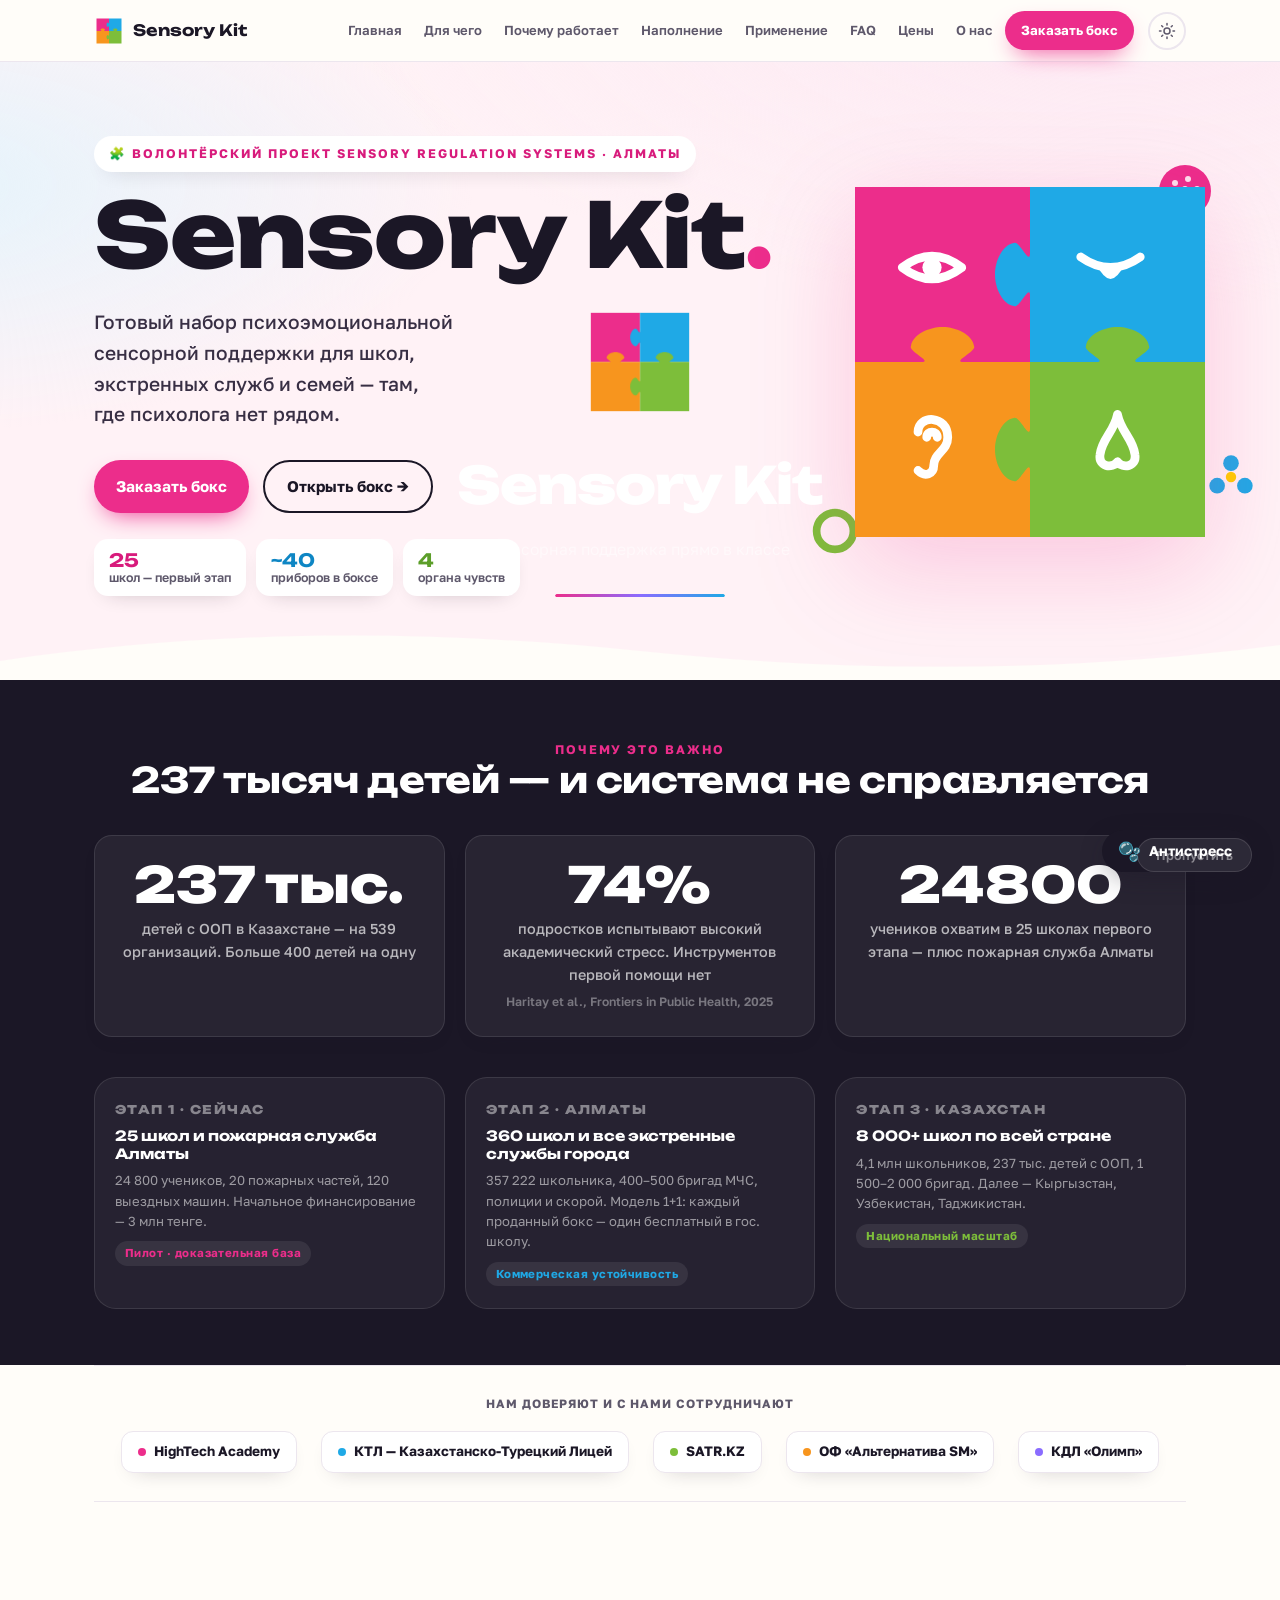
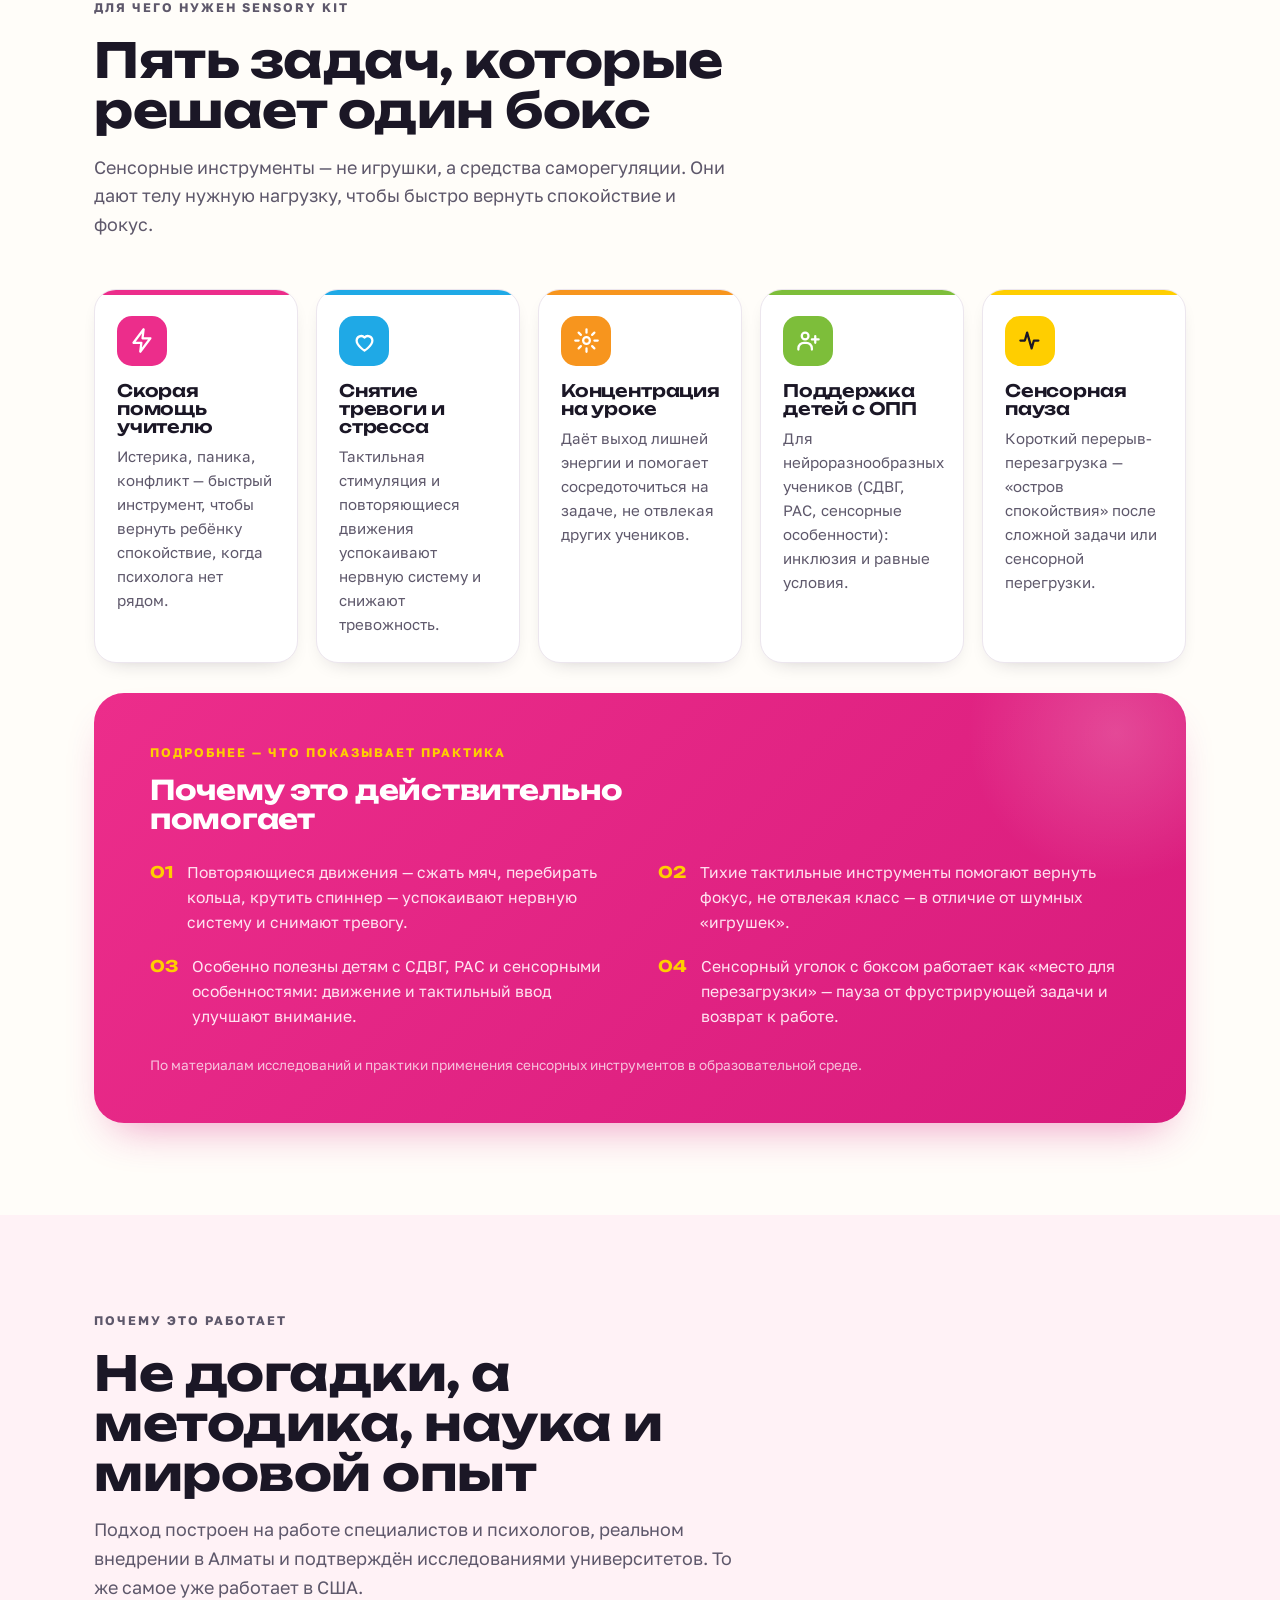
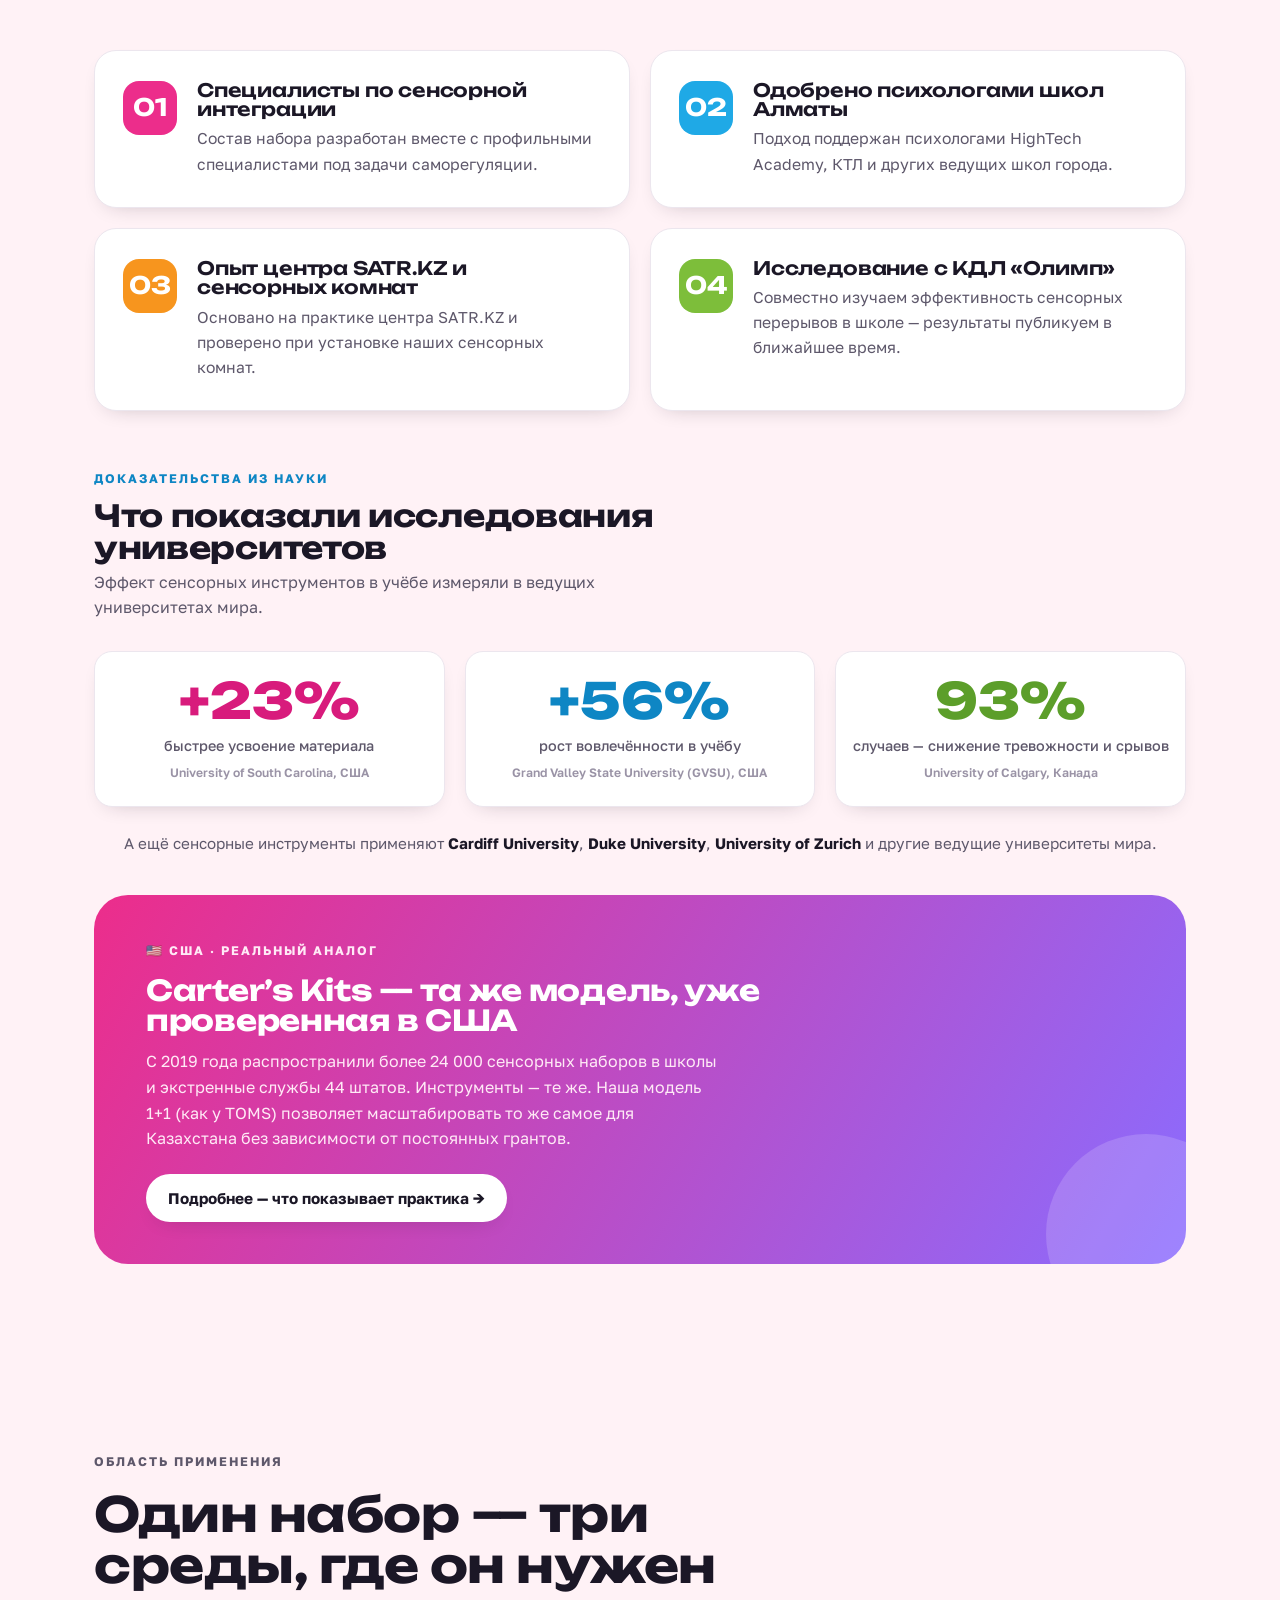
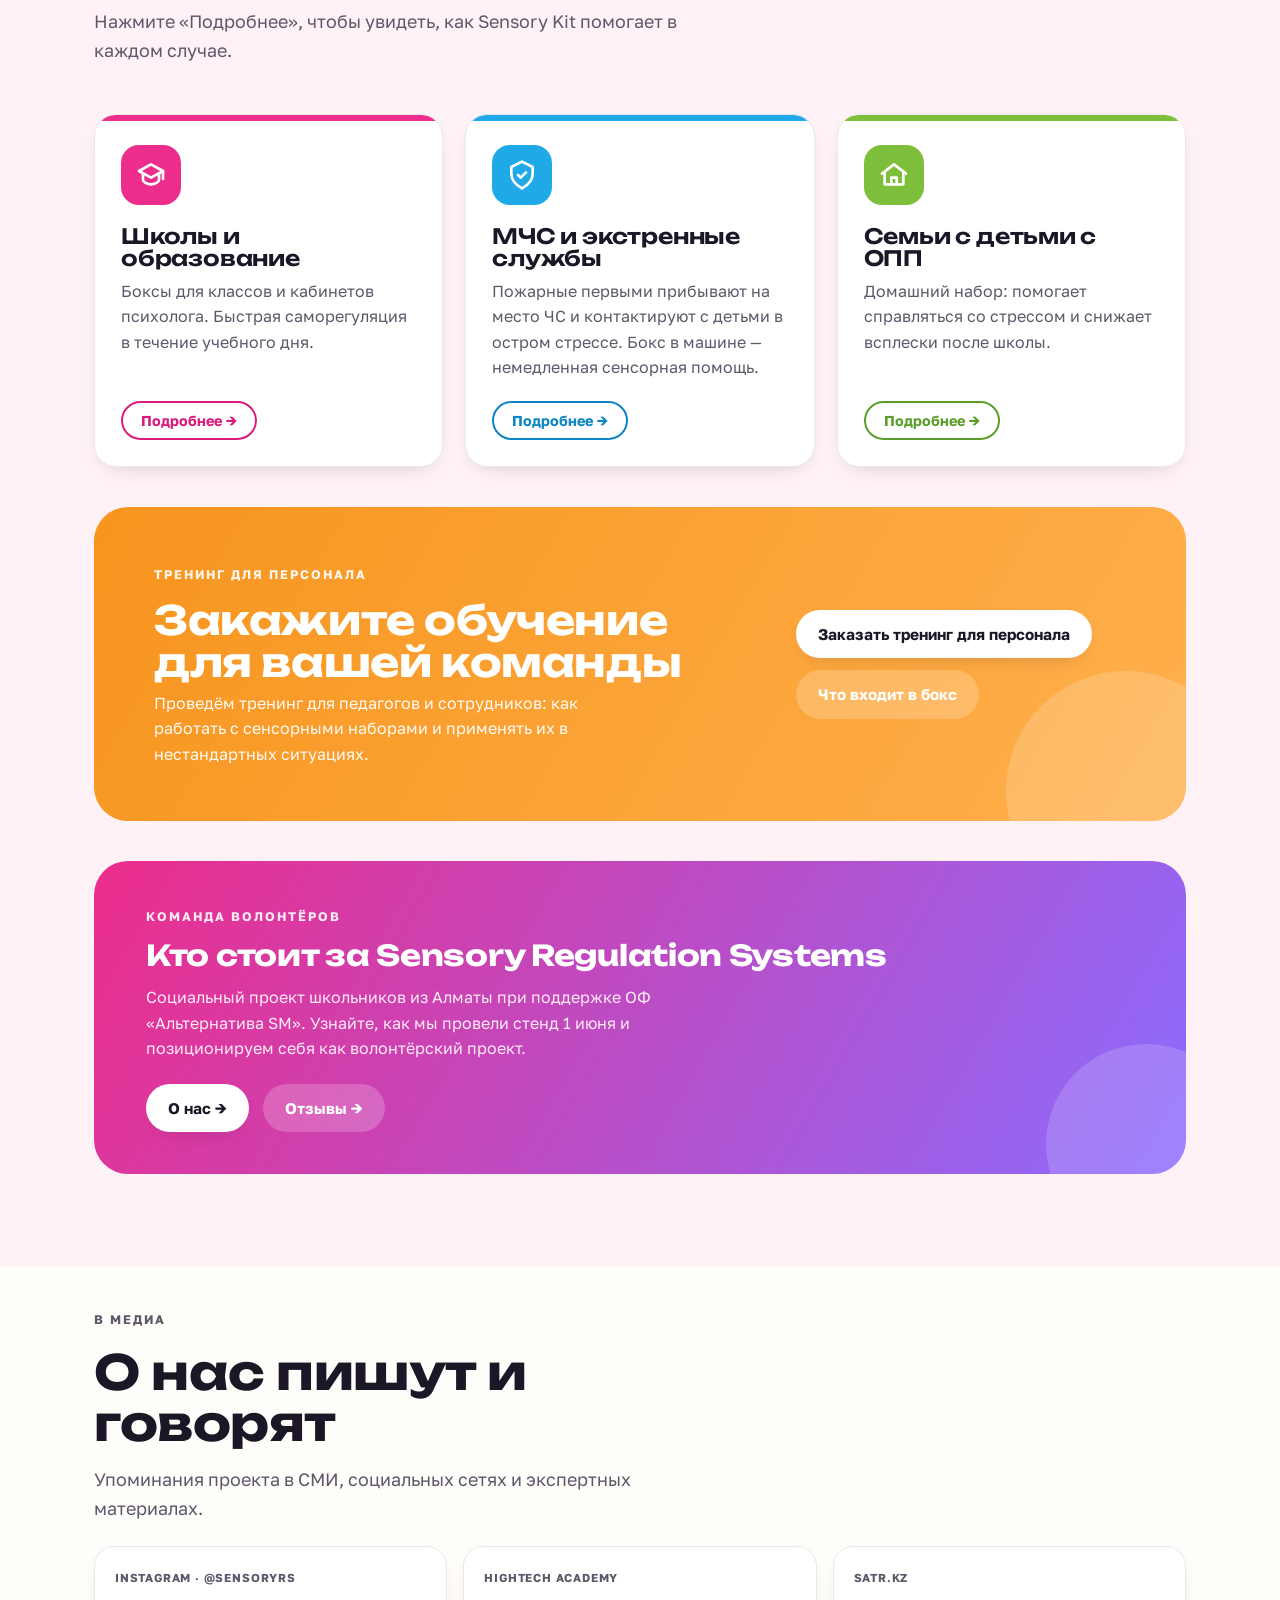
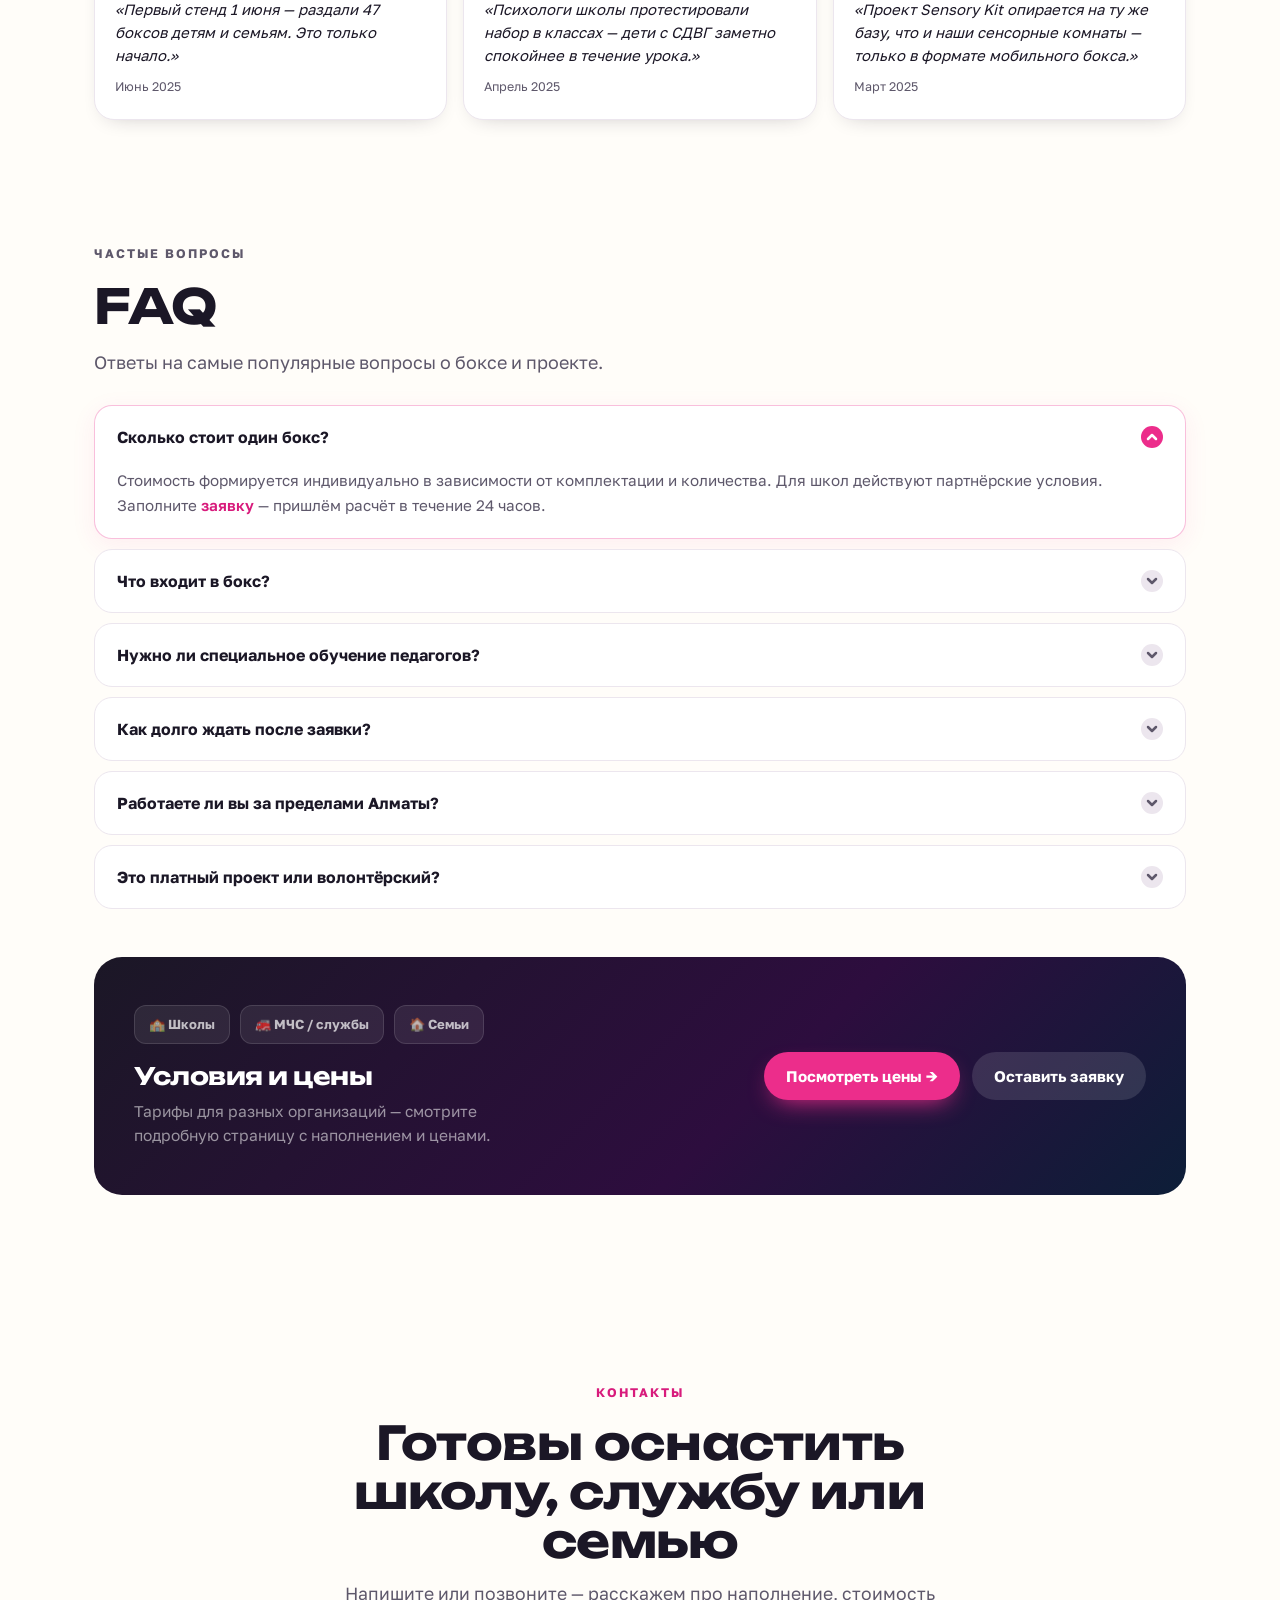
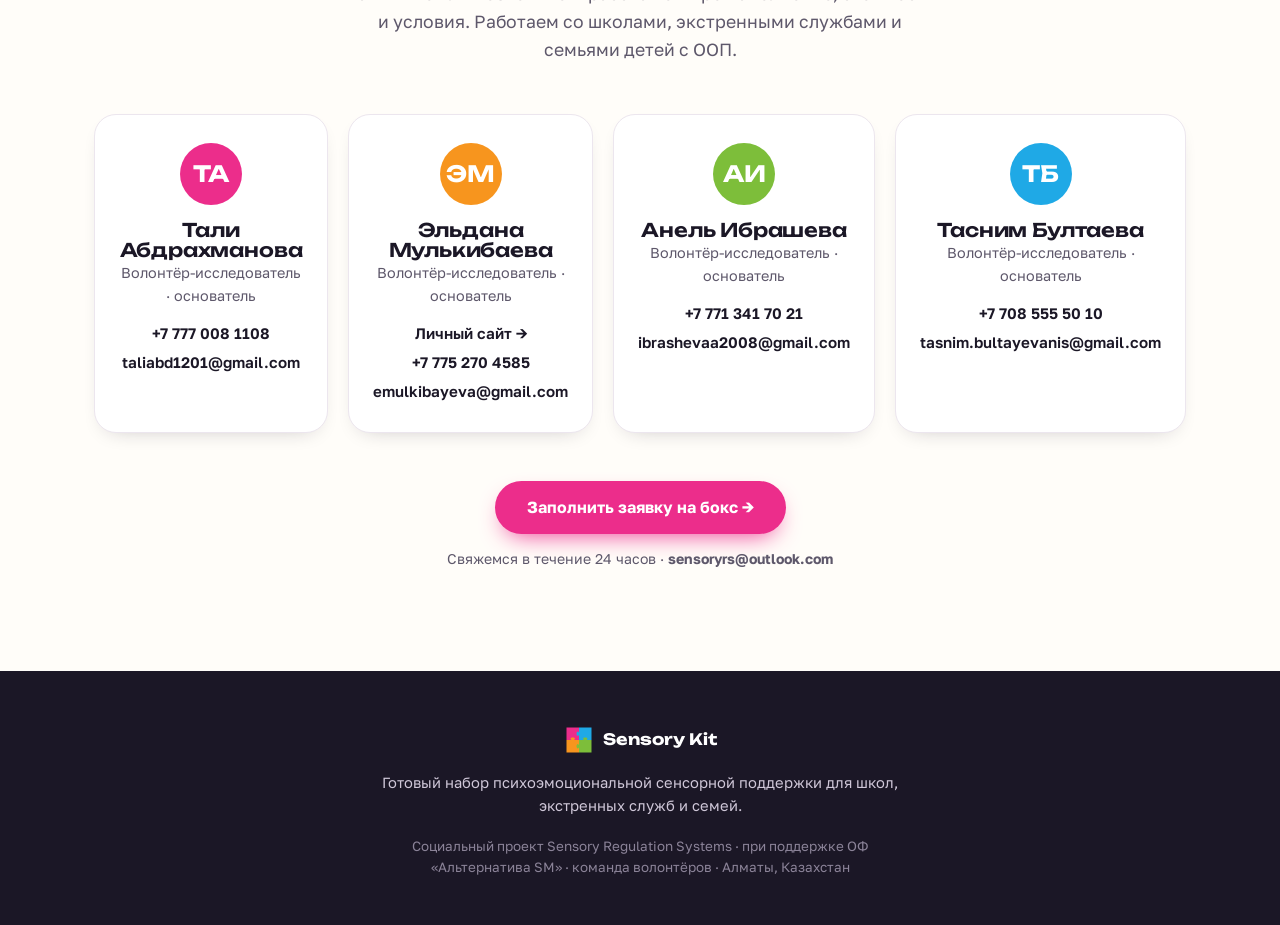
==== commit 3dd6c3a3: "Full site update: nav fix, squish egg shape, anti-stress detail page, remove broken box viewer" ====
--- a/sensory-kit.html
+++ b/sensory-kit.html
@@ -62,13 +62,13 @@
 
 /* nav */
 .nav{position:sticky;top:0;z-index:50;backdrop-filter:saturate(160%) blur(12px);background:rgba(255,253,249,.82);border-bottom:1px solid var(--hair)}
-.nav-in{max-width:var(--maxw);margin:0 auto;padding:13px 24px;display:flex;align-items:center;gap:20px}
-.brand-mark{display:flex;align-items:center;gap:11px;font-family:"Unbounded";font-weight:700;font-size:1.05rem}
-.brand-mark svg{width:34px;height:34px;flex:none}
-.nav-links{display:flex;gap:22px;margin-left:auto;align-items:center}
-.nav-links a{font-weight:600;font-size:.93rem;color:var(--muted);transition:color .2s}
-.nav-links a:hover{color:var(--ink)}
-.nav .btn{padding:10px 18px}
+.nav-in{position:relative;max-width:var(--maxw);margin:0 auto;padding:11px 24px;display:flex;align-items:center;gap:14px}
+.brand-mark{display:flex;align-items:center;gap:9px;font-family:"Unbounded";font-weight:700;font-size:.98rem;white-space:nowrap}
+.brand-mark svg{width:30px;height:30px;flex:none}
+.nav-links{display:flex;gap:4px;margin-left:auto;align-items:center;flex-wrap:nowrap}
+.nav-links a:not(.btn){font-weight:600;font-size:.82rem;color:var(--muted);transition:color .2s;padding:6px 9px;border-radius:8px;white-space:nowrap}
+.nav-links a:not(.btn):hover{color:var(--ink);background:var(--hair)}
+.nav .btn{padding:9px 16px;font-size:.82rem}
 .burger{display:none;margin-left:auto;background:none;border:0;cursor:pointer;padding:6px}
 .burger span{display:block;width:24px;height:2.5px;background:var(--ink);border-radius:2px;margin:5px 0;transition:.25s}
 
@@ -287,8 +287,7 @@
 .member .role{color:var(--muted);font-size:.9rem;margin-bottom:14px}
 .member a{display:block;font-weight:600;font-size:.95rem;margin-top:5px}
 .member a:hover{color:var(--pink-ink)}
-.cont-foot{text-align:center;background:var(--pink-wash);border-radius:24px;padding:38px 24px}
-.cont-foot p{color:var(--pink-ink);font-weight:600;margin-bottom:18px}
+.cont-foot{text-align:center;padding:12px 0 8px}
 .cont-foot .pk{font-weight:700}
 
 /* about */
@@ -344,16 +343,21 @@
 .reveal{opacity:0;transform:translateY(26px);transition:opacity .7s ease,transform .7s cubic-bezier(.2,.8,.3,1)}
 .reveal.in{opacity:1;transform:none}
 
+@media(max-width:1080px){
+  .nav-links a:not(.btn){display:none}
+  .nav-links a:not(.btn).nav-show{display:flex}
+  .burger{display:block}
+  .nav-links.open{display:flex!important;position:absolute;top:100%;left:0;right:0;flex-direction:column;background:var(--bg);padding:18px 24px;gap:0;border-bottom:1px solid var(--hair);box-shadow:var(--shadow)}
+  .nav-links.open a{display:flex!important;color:var(--ink);padding:13px 6px;border-radius:0;border-bottom:1px solid var(--hair);font-size:.95rem}
+  .nav-links.open a:last-child{border-bottom:none;margin-top:10px;justify-content:center}
+  .nav-links:not(.open) .btn{display:flex}
+}
 @media(max-width:920px){
   .hero-in,.train,.real-in{grid-template-columns:1fr}
   .art{order:-1;min-height:300px}
   .seg-grid,.team,.proof-row,.reviews-grid,.photo-grid,.about-intro,.event-grid{grid-template-columns:1fr}
   .feat-grid,.dlist{grid-template-columns:1fr}
   .item-grid{grid-template-columns:repeat(2,1fr)}
-  .nav-links{display:none}
-  .nav-links.open{display:flex;position:absolute;top:100%;left:0;right:0;flex-direction:column;background:var(--bg);padding:18px 24px;gap:16px;border-bottom:1px solid var(--hair);box-shadow:var(--shadow)}
-  .nav-links.open a{color:var(--ink)}
-  .burger{display:block}
   .section{padding:70px 0}
   .train .cta-col{align-items:stretch}
 }
@@ -365,36 +369,7 @@
 }
 
 /* ======== ORDER FORM ======== */
-.order-form-wrap{background:var(--card);border:1px solid var(--hair);border-radius:28px;padding:40px clamp(22px,4vw,52px);box-shadow:var(--shadow);margin:40px 0 0;transition:background .3s,border-color .3s}
-.form-grid{display:grid;grid-template-columns:1fr 1fr;gap:16px 20px}
-.form-group{display:flex;flex-direction:column;gap:6px}
-.form-group.full{grid-column:1/-1}
-.form-group label{font-weight:600;font-size:.92rem;color:var(--ink)}
-.form-group label .req{color:var(--pink)}
-.form-input{border:1.5px solid var(--hair);border-radius:12px;padding:13px 16px;font-size:.96rem;font-family:"Golos Text",sans-serif;color:var(--ink);background:var(--bg);transition:border-color .2s,box-shadow .2s;outline:none;width:100%;box-sizing:border-box}
-.form-input:focus{border-color:var(--pink);box-shadow:0 0 0 3px rgba(236,45,139,.11)}
-.form-input::placeholder{color:var(--muted)}
-select.form-input{appearance:none;-webkit-appearance:none;background-image:url("data:image/svg+xml,%3Csvg xmlns='http://www.w3.org/2000/svg' viewBox='0 0 24 24' fill='none' stroke='%235E586B' stroke-width='2.2'%3E%3Cpath d='M6 9l6 6 6-6'/%3E%3C/svg%3E");background-repeat:no-repeat;background-position:right 14px center;background-size:18px;padding-right:42px;cursor:pointer}
-textarea.form-input{resize:vertical;min-height:96px;line-height:1.5}
-.form-footer{display:flex;align-items:center;justify-content:space-between;gap:16px;margin-top:8px;flex-wrap:wrap}
-.form-note{font-size:.82rem;color:var(--muted);display:flex;align-items:center;gap:6px}
-.form-note svg{flex:none;width:16px;height:16px;stroke:var(--green);stroke-width:2}
-.form-submit-btn{background:var(--pink);color:#fff;border:none;border-radius:999px;padding:15px 32px;font-family:"Golos Text",sans-serif;font-weight:700;font-size:1rem;cursor:pointer;display:inline-flex;align-items:center;gap:9px;box-shadow:0 10px 24px -10px var(--pink);transition:transform .18s,box-shadow .18s,opacity .2s;white-space:nowrap}
-.form-submit-btn:hover{transform:translateY(-2px);box-shadow:0 16px 30px -10px var(--pink)}
-.form-submit-btn:disabled{opacity:.6;cursor:not-allowed;transform:none}
-.form-submit-btn .spin{width:18px;height:18px;border:2.5px solid rgba(255,255,255,.35);border-top-color:#fff;border-radius:50%;animation:form-spin .7s linear infinite;display:none}
-.form-submit-btn.loading .spin{display:block}
-.form-submit-btn.loading .btn-text{display:none}
-@keyframes form-spin{to{transform:rotate(360deg)}}
-.form-success-box{display:none;text-align:center;padding:48px 24px}
-.form-success-box.show{display:block;animation:pop .4s cubic-bezier(.2,1.4,.4,1)}
-.form-success-box .ok-ring{width:80px;height:80px;background:linear-gradient(135deg,var(--green),#5aa025);border-radius:50%;margin:0 auto 22px;display:grid;place-items:center;box-shadow:0 12px 28px -8px rgba(125,190,58,.55)}
-.form-success-box .ok-ring svg{width:38px;height:38px;stroke:#fff;stroke-width:3}
-.form-success-box h3{font-size:1.5rem;font-weight:700;margin-bottom:8px}
-.form-success-box p{color:var(--muted);max-width:36ch;margin:0 auto}
-.form-error-msg{color:#e63946;font-size:.88rem;font-weight:600;margin-top:10px;display:none}
-.form-error-msg.show{display:block}
-@media(max-width:600px){.form-grid{grid-template-columns:1fr}.form-group.full{grid-column:1}.form-footer{flex-direction:column;align-items:stretch}.form-submit-btn{justify-content:center}}
+@keyframes form-spin{to{transform:rotate(360deg)}}.form-error-msg.show{display:block}
 
 /* ======== FIDGET SPINNER ======== */
 #sq-game-main{display:flex;align-items:center;gap:28px;justify-content:center}
@@ -503,7 +478,6 @@
 body.dark .m-blue .tagrow span{background:rgba(31,169,230,.12);color:var(--blue)}
 body.dark .m-green .tagrow span{background:rgba(125,190,58,.12);color:var(--green)}
 /* form */
-body.dark .order-form-wrap{background:#18132a;border-color:#2a2240}
 body.dark .form-input{background:#0e0b16;border-color:#2a2240;color:var(--ink)}
 body.dark .form-input:focus{border-color:var(--pink);box-shadow:0 0 0 3px rgba(236,45,139,.15)}
 /* scale steps */
@@ -624,13 +598,13 @@
 .sq-s-preview{width:30px;height:30px;flex:none;transition:transform .2s}
 .sq-s-btn:hover .sq-s-preview{transform:scale(1.15)}
 .sq-s-ball{border-radius:50%;background:radial-gradient(circle at 36% 32%,#ffc0d8,#EC2D8B 46%,#6a0030)}
-.sq-s-cube{border-radius:5px;background:radial-gradient(circle at 36% 32%,#a8dcff,#1FA9E6 46%,#003d6b)}
+.sq-s-egg{border-radius:50% 50% 50% 50%/60% 60% 40% 40%;background:radial-gradient(circle at 36% 32%,#a8f0c0,#7DBE3A 46%,#2d5a10)}
 .sq-s-blob{border-radius:62% 38% 72% 28%/34% 58% 42% 66%;background:radial-gradient(circle at 38% 34%,#d8c0ff,#8A6CFF 42%,#3a1080)}
 .sq-s-star{clip-path:polygon(50% 0%,61% 35%,98% 35%,68% 57%,79% 91%,50% 70%,21% 91%,32% 57%,2% 35%,39% 35%);background:radial-gradient(circle at 40% 35%,#fffaaa,#FFCE00 46%,#8b6000)}
 .sq-s-heart{clip-path:path('M 15 8 A 8 8 0 0 1 30 8 A 8 8 0 0 1 45 8 Q 45 20 30 30 Q 15 20 15 8 Z');background:radial-gradient(circle at 38% 32%,#ffb0cc,#e63946 46%,#6a0018)}
 
 /* shape-specific idle animations */
-@keyframes sq-idle-cube{0%,100%{border-radius:16%;transform:scale(1) rotate(0deg)}30%{border-radius:18% 14% 18% 14%;transform:scale(1.02) rotate(1.5deg)}65%{border-radius:14% 18% 14% 18%;transform:scale(0.99) rotate(-1deg)}}
+@keyframes sq-idle-egg{0%,100%{border-radius:50% 50% 50% 50%/60% 60% 40% 40%;transform:scale(1)}40%{border-radius:48% 52% 52% 48%/58% 62% 38% 42%;transform:scale(1.02)}70%{border-radius:52% 48% 48% 52%/62% 58% 42% 38%;transform:scale(0.99)}}
 @keyframes sq-idle-blob{0%{border-radius:62% 38% 72% 28%/34% 58% 42% 66%}25%{border-radius:42% 58% 52% 48%/68% 32% 68% 32%}50%{border-radius:72% 28% 42% 58%/52% 68% 32% 48%}75%{border-radius:38% 62% 68% 32%/46% 54% 46% 54%}100%{border-radius:62% 38% 72% 28%/34% 58% 42% 66%}}
 @keyframes sq-idle-star{0%,100%{transform:scale(1) rotate(0deg)}50%{transform:scale(1.04) rotate(8deg)}}
 @keyframes sq-idle-heart{0%,100%{transform:scale(1)}40%{transform:scale(1.05)}70%{transform:scale(.97)}}
@@ -655,29 +629,6 @@
 @media(max-width:920px){.media-cards{grid-template-columns:1fr 1fr}}
 @media(max-width:580px){.media-cards{grid-template-columns:1fr}}
 
-/* ======== BOX VIEWER ======== */
-.box-viewer{margin-top:48px}
-.bv-grid{display:grid;grid-template-columns:repeat(4,1fr);gap:14px;margin-top:28px}
-.bv-item{background:var(--card);border:1.5px solid var(--hair);border-radius:18px;padding:18px 14px;text-align:center;cursor:pointer;transition:all .22s;box-shadow:var(--shadow-sm)}
-.bv-item:hover{border-color:var(--pink);box-shadow:0 8px 28px rgba(236,45,139,.12);transform:translateY(-3px)}
-.bv-item .bv-ico{font-size:2rem;margin-bottom:8px;display:block}
-.bv-item .bv-name{font-size:.82rem;font-weight:700;color:var(--ink);line-height:1.3}
-.bv-item .bv-tag{font-size:.72rem;color:var(--muted);margin-top:4px}
-/* modal */
-.bv-modal{position:fixed;inset:0;z-index:7000;display:flex;align-items:center;justify-content:center;padding:20px;opacity:0;pointer-events:none;transition:opacity .25s}
-.bv-modal.open{opacity:1;pointer-events:all}
-.bv-modal-bg{position:absolute;inset:0;background:rgba(27,23,38,.55);backdrop-filter:blur(4px)}
-.bv-modal-box{position:relative;z-index:1;background:var(--card);border-radius:28px;padding:36px 32px;max-width:460px;width:100%;box-shadow:0 32px 80px rgba(27,23,38,.25);transform:scale(.93) translateY(16px);transition:transform .28s cubic-bezier(.2,.9,.3,1)}
-.bv-modal.open .bv-modal-box{transform:none}
-.bv-modal-ico{font-size:3.2rem;margin-bottom:12px;display:block}
-.bv-modal-title{font-family:"Unbounded",sans-serif;font-size:1.3rem;font-weight:700;margin-bottom:10px}
-.bv-modal-desc{color:var(--muted);font-size:.95rem;line-height:1.65;margin-bottom:18px}
-.bv-modal-tags{display:flex;flex-wrap:wrap;gap:7px;margin-bottom:24px}
-.bv-modal-tags span{background:var(--pink-wash);color:var(--pink-ink);font-size:.75rem;font-weight:700;padding:5px 11px;border-radius:999px}
-.bv-close{position:absolute;top:16px;right:16px;width:36px;height:36px;border-radius:50%;border:none;background:var(--hair);color:var(--muted);font-size:1.1rem;cursor:pointer;display:flex;align-items:center;justify-content:center;transition:background .2s}
-.bv-close:hover{background:var(--ink);color:#fff}
-@media(max-width:920px){.bv-grid{grid-template-columns:repeat(3,1fr)}}
-@media(max-width:600px){.bv-grid{grid-template-columns:repeat(2,1fr)}}
 
 /* ======== FAQ ======== */
 .faq{margin-top:28px}
@@ -710,9 +661,6 @@
 /* ======== DARK: new sections ======== */
 body.dark .partner-chip{background:#18132a;border-color:#2a2240}
 body.dark .media-card{background:#18132a;border-color:#2a2240}
-body.dark .bv-item{background:#18132a;border-color:#2a2240}
-body.dark .bv-item:hover{border-color:var(--pink)}
-body.dark .bv-modal-box{background:#18132a}
 
 </style>
 </head>
@@ -761,8 +709,8 @@
     <button class="sq-s-btn active" data-shape="ball">
       <div class="sq-s-preview sq-s-ball"></div>Шарик
     </button>
-    <button class="sq-s-btn" data-shape="cube">
-      <div class="sq-s-preview sq-s-cube"></div>Кубик
+    <button class="sq-s-btn" data-shape="egg">
+      <div class="sq-s-preview sq-s-egg"></div>Яйцо
     </button>
     <button class="sq-s-btn" data-shape="blob">
       <div class="sq-s-preview sq-s-blob"></div>Слизь
@@ -986,25 +934,6 @@
       <p class="cite">По материалам исследований и практики применения сенсорных инструментов в образовательной среде.</p>
     </div>
 
-    <!-- BOX VIEWER -->
-    <div class="box-viewer reveal">
-      <span class="eyebrow">Что внутри</span>
-      <h3 style="font-size:1.35rem;font-weight:700;margin-top:6px">Нажмите на любой предмет — узнайте подробнее</h3>
-      <div class="bv-grid" id="bv-grid">
-        <div class="bv-item" data-id="0"><span class="bv-ico">🫧</span><span class="bv-name">Антистресс-сквиши</span><span class="bv-tag">Тактильный</span></div>
-        <div class="bv-item" data-id="1"><span class="bv-ico">🌀</span><span class="bv-name">Фиджет-спиннер</span><span class="bv-tag">Вестибулярный</span></div>
-        <div class="bv-item" data-id="2"><span class="bv-ico">💍</span><span class="bv-name">Тактильные кольца</span><span class="bv-tag">Тактильный</span></div>
-        <div class="bv-item" data-id="3"><span class="bv-ico">🪨</span><span class="bv-name">Сенсорные камни</span><span class="bv-tag">Тактильный</span></div>
-        <div class="bv-item" data-id="4"><span class="bv-ico">🎨</span><span class="bv-name">Кинетический песок</span><span class="bv-tag">Проприоцептивный</span></div>
-        <div class="bv-item" data-id="5"><span class="bv-ico">🐛</span><span class="bv-name">Попит / bubble wrap</span><span class="bv-tag">Тактильный</span></div>
-        <div class="bv-item" data-id="6"><span class="bv-ico">🫁</span><span class="bv-name">Карточки дыхания</span><span class="bv-tag">Регуляция</span></div>
-        <div class="bv-item" data-id="7"><span class="bv-ico">🔗</span><span class="bv-name">Цепочка-непоседа</span><span class="bv-tag">Моторный</span></div>
-        <div class="bv-item" data-id="8"><span class="bv-ico">🪩</span><span class="bv-name">Мяч-ёж</span><span class="bv-tag">Тактильный</span></div>
-        <div class="bv-item" data-id="9"><span class="bv-ico">🧊</span><span class="bv-name">Слайм / лизун</span><span class="bv-tag">Тактильный</span></div>
-        <div class="bv-item" data-id="10"><span class="bv-ico">📋</span><span class="bv-name">Инструкция педагога</span><span class="bv-tag">Методический</span></div>
-        <div class="bv-item" data-id="11"><span class="bv-ico">📦</span><span class="bv-name">+29 предметов</span><span class="bv-tag">Смотреть всё</span></div>
-      </div>
-    </div>
   </div>
 </section>
 
@@ -1180,73 +1109,9 @@
       <article class="member reveal"><div class="av">АИ</div><h3>Анель Ибрашева</h3><div class="role">Волонтёр-исследователь · основатель</div><a href="tel:+77713417021">+7 771 341 70 21</a><a href="mailto:ibrashevaa2008@gmail.com">ibrashevaa2008@gmail.com</a></article>
       <article class="member reveal"><div class="av">ТБ</div><h3>Тасним Бултаева</h3><div class="role">Волонтёр-исследователь · основатель</div><a href="tel:+77085555010">+7 708 555 50 10</a><a href="mailto:tasnim.bultayevanis@gmail.com">tasnim.bultayevanis@gmail.com</a></article>
     </div>
-    <!-- ORDER FORM -->
-    <div class="order-form-wrap reveal" id="order-form-wrap">
-      <div id="order-form-inner">
-        <h3 style="font-size:1.4rem;font-weight:700;margin-bottom:6px">Заявка на бокс</h3>
-        <p style="color:var(--muted);font-size:.95rem;margin-bottom:28px">Заполните форму — мы свяжемся в течение 24 часов. Заявка придёт напрямую в наш Telegram.</p>
-        <form id="order-form" novalidate>
-          <div class="form-grid">
-            <div class="form-group">
-              <label for="f-name">Ваше имя <span class="req">*</span></label>
-              <input class="form-input" id="f-name" name="name" type="text" placeholder="Имя и фамилия" required>
-            </div>
-            <div class="form-group">
-              <label for="f-type">Тип организации <span class="req">*</span></label>
-              <select class="form-input" id="f-type" name="type" required>
-                <option value="" disabled selected>Выберите...</option>
-                <option value="Государственная школа">Государственная школа</option>
-                <option value="Частная школа">Частная школа</option>
-                <option value="Экстренная служба (МЧС / пожарные / полиция)">Экстренная служба (МЧС / пожарные / полиция)</option>
-                <option value="Семья ребёнка с ООП">Семья ребёнка с ООП</option>
-                <option value="Другое">Другое</option>
-              </select>
-            </div>
-            <div class="form-group">
-              <label for="f-org">Название организации</label>
-              <input class="form-input" id="f-org" name="org" type="text" placeholder="Школа №..., ДГПБ...">
-            </div>
-            <div class="form-group">
-              <label for="f-qty">Количество боксов <span class="req">*</span></label>
-              <input class="form-input" id="f-qty" name="qty" type="number" min="1" max="500" placeholder="Например: 7" required>
-            </div>
-            <div class="form-group">
-              <label for="f-phone">Телефон / WhatsApp <span class="req">*</span></label>
-              <input class="form-input" id="f-phone" name="phone" type="tel" placeholder="+7 700 000 00 00" required>
-            </div>
-            <div class="form-group">
-              <label for="f-email">Email</label>
-              <input class="form-input" id="f-email" name="email" type="email" placeholder="you@school.kz">
-            </div>
-            <div class="form-group full">
-              <label for="f-msg">Комментарий</label>
-              <textarea class="form-input" id="f-msg" name="msg" placeholder="Расскажите о вашей ситуации, задайте вопрос..."></textarea>
-            </div>
-          </div>
-          <div class="form-footer">
-            <span class="form-note">
-              <svg viewBox="0 0 24 24" fill="none" stroke-linecap="round" stroke-linejoin="round"><path d="M20 6L9 17l-5-5"/></svg>
-              Данные защищены — отправляется только в Telegram команды
-            </span>
-            <button class="form-submit-btn" type="submit" id="form-submit-btn">
-              <span class="btn-text">Отправить заявку →</span>
-              <span class="spin"></span>
-            </button>
-          </div>
-          <div class="form-error-msg" id="form-error-msg"></div>
-        </form>
-      </div>
-      <div class="form-success-box" id="form-success-box">
-        <div class="ok-ring">
-          <svg viewBox="0 0 24 24" fill="none" stroke-linecap="round" stroke-linejoin="round"><path d="M20 6L9 17l-5-5"/></svg>
-        </div>
-        <h3>Заявка отправлена!</h3>
-        <p>Мы получили вашу заявку и свяжемся с вами в течение 24 часов. Также можете написать напрямую: <b>sensoryrs@outlook.com</b></p>
-      </div>
-    </div>
-
-    <div class="cont-foot reveal" style="margin-top:28px">
-      <p>Партнёрство и сотрудничество: <span class="pk">sensoryrs@outlook.com</span></p>
+    <div class="cont-foot reveal" style="margin-top:36px;text-align:center">
+      <a class="btn btn-primary" href="zakaz.html" style="font-size:1rem;padding:14px 32px">Заполнить заявку на бокс →</a>
+      <p style="margin-top:14px;font-size:.88rem;color:var(--muted)">Свяжемся в течение 24 часов · <span class="pk">sensoryrs@outlook.com</span></p>
     </div>
   </div>
 </section>
@@ -1443,74 +1308,6 @@
   setTimeout(dismissIntro, 2480);
 })();
 
-/* ======== ORDER FORM → TELEGRAM ======== */
-(function(){
-  const form    = document.getElementById('order-form');
-  const btn     = document.getElementById('form-submit-btn');
-  const errEl   = document.getElementById('form-error-msg');
-  const successEl = document.getElementById('form-success-box');
-  const innerEl  = document.getElementById('order-form-inner');
-  if (!form) return;
-
-  const TG_TOKEN   = '8256696953:AAH9r1gRSiNKwL-p6kNJIWKZ1y2rUtIDMNQ';
-  const TG_CHAT_ID = '926811016';
-
-  form.addEventListener('submit', async function(e) {
-    e.preventDefault();
-    errEl.classList.remove('show');
-
-    const name  = form.querySelector('#f-name').value.trim();
-    const type  = form.querySelector('#f-type').value;
-    const org   = form.querySelector('#f-org').value.trim();
-    const qty   = form.querySelector('#f-qty').value.trim();
-    const phone = form.querySelector('#f-phone').value.trim();
-    const email = form.querySelector('#f-email').value.trim();
-    const msg   = form.querySelector('#f-msg').value.trim();
-
-    if (!name || !type || !qty || !phone) {
-      errEl.textContent = 'Пожалуйста, заполните обязательные поля (*)';
-      errEl.classList.add('show');
-      return;
-    }
-
-    const text = [
-      '📦 <b>Новая заявка — Sensory Kit</b>',
-      '',
-      `👤 <b>Имя:</b> ${name}`,
-      `🏢 <b>Тип:</b> ${type}`,
-      org   ? `🏫 <b>Организация:</b> ${org}` : null,
-      `📦 <b>Кол-во боксов:</b> ${qty}`,
-      `📱 <b>Телефон:</b> ${phone}`,
-      email ? `✉️ <b>Email:</b> ${email}` : null,
-      msg   ? `💬 <b>Комментарий:</b> ${msg}` : null,
-      '',
-      '🌐 Отправлено с sensory-kit сайта'
-    ].filter(l => l !== null).join('\n');
-
-    btn.disabled = true;
-    btn.classList.add('loading');
-
-    try {
-      const res = await fetch(`https://api.telegram.org/bot${TG_TOKEN}/sendMessage`, {
-        method: 'POST',
-        headers: {'Content-Type': 'application/json'},
-        body: JSON.stringify({ chat_id: TG_CHAT_ID, text, parse_mode: 'HTML' })
-      });
-      const data = await res.json();
-      if (data.ok) {
-        innerEl.style.display = 'none';
-        successEl.classList.add('show');
-      } else {
-        throw new Error(data.description || 'Ошибка отправки');
-      }
-    } catch(err) {
-      errEl.textContent = 'Не удалось отправить. Напишите нам напрямую: sensoryrs@outlook.com';
-      errEl.classList.add('show');
-      btn.disabled = false;
-      btn.classList.remove('loading');
-    }
-  });
-})();
 
 /* ======== DARK THEME TOGGLE ======== */
 (function(){
@@ -1781,12 +1578,12 @@
       grad: m => `radial-gradient(circle at 36% 30%,${m.ballFrom} 0%,${m.ballMid} 38%,${m.ballTo} 100%)`,
       squishBR: t => `${48+t*10}% ${52-t*10}% ${48+t*10}% ${52-t*10}%/${52-t*8}% ${48+t*8}% ${52-t*8}% ${48+t*8}%`,
     },
-    cube: {
-      idle:'sq-idle-cube 4s ease-in-out infinite', br:'16%',
-      clip:null, size:180,
-      grad: () => 'radial-gradient(circle at 36% 30%,#a8dcff 0%,#1FA9E6 42%,#003d6b 100%)',
-      glow:'rgba(31,169,230,.6)', ring:'rgba(31,169,230,.25)',
-      squishBR: t => `${16+t*12}% ${16-t*4}% ${16+t*12}% ${16-t*4}%`,
+    egg: {
+      idle:'sq-idle-egg 4s ease-in-out infinite', br:'50% 50% 50% 50%/60% 60% 40% 40%',
+      clip:null, size:185,
+      grad: () => 'radial-gradient(circle at 36% 30%,#a8f0c0 0%,#7DBE3A 42%,#2d5a10 100%)',
+      glow:'rgba(125,190,58,.6)', ring:'rgba(125,190,58,.25)',
+      squishBR: t => `${50+t*4}% ${50-t*4}% ${50+t*4}% ${50-t*4}%/${60-t*8}% ${60-t*8}% ${40+t*8}% ${40+t*8}%`,
     },
     blob: {
       idle:'sq-idle-blob 6s ease-in-out infinite', br:'62% 38% 72% 28%/34% 58% 42% 66%',
@@ -1941,13 +1738,13 @@
 
     const TIPS = {
       ball:  'Сжимай ритмично — снижает тревогу и напряжение',
-      cube:  'Верти грани куба — каждая сторона разная на ощупь',
+      egg:   'Сожми яйцо ладонью — ощути как оно упруго возвращается',
       blob:  'Тяни и мни слизь — расслабляет мышечное напряжение',
       star:  'Сжимай кончики звезды — сенсорная стимуляция',
       heart: 'Держи в ладони — успокаивает сердечный ритм',
     };
     const COLORS = {
-      ball:'#EC2D8B', cube:'#1FA9E6', blob:'#8A6CFF', star:'#FFCE00', heart:'#e63946',
+      ball:'#EC2D8B', egg:'#7DBE3A', blob:'#8A6CFF', star:'#FFCE00', heart:'#e63946',
     };
 
     let angle = 0, velocity = 3, raf = null;
@@ -2038,50 +1835,6 @@
   });
 })();
 
-/* ---- Box viewer modal ---- */
-(function(){
-  var ITEMS = [
-    {ico:'🫧',name:'Антистресс-сквиши',desc:'Мягкие фигурки из медленно восстанавливающейся пены. Сжатие активирует проприоцептивные рецепторы и снижает уровень кортизола. Работает при тревоге, гиперактивности, панических состояниях.',tags:['Тактильный','Снятие стресса','СДВГ', 'РАС']},
-    {ico:'🌀',name:'Фиджет-спиннер',desc:'Вращение даёт вестибулярную и проприоцептивную стимуляцию. Помогает сосредоточиться, «занять руки» без отвлечения других. Популярен при СДВГ и сенсорных потребностях.',tags:['Вестибулярный','Фокус','СДВГ']},
-    {ico:'💍',name:'Тактильные кольца',desc:'Рифлёные резиновые кольца надеваются на палец. Массаж кончиков пальцев активирует парасимпатическую нервную систему. Можно использовать незаметно прямо на уроке.',tags:['Тактильный','Дискретный','Урок']},
-    {ico:'🪨',name:'Сенсорные камни',desc:'Отполированные камни разной текстуры и температуры. Переключают внимание через тактильный канал, снижают тревогу. Эффективны при сенсорной перегрузке.',tags:['Тактильный','Тревога','Перегрузка']},
-    {ico:'🎨',name:'Кинетический песок',desc:'Песок с добавлением силикона — лепится, но не липнет. Глубокая проприоцептивная стимуляция через давление на ладони. Отлично подходит для сенсорных пауз.',tags:['Проприоцептивный','Пауза','Успокоение']},
-    {ico:'🐛',name:'Попит / bubble wrap',desc:'Нажатие пузырьков даёт предсказуемую тактильную обратную связь. Стереотипия снижает стресс и помогает ребёнку «заземлиться».',tags:['Тактильный','РАС','Стереотипия']},
-    {ico:'🫁',name:'Карточки дыхания',desc:'Ламинированные карточки с визуальными инструкциями дыхательных техник: «4-7-8», «квадратное дыхание», «шарик». Работают без слов — понятны ребёнку в состоянии аффекта.',tags:['Регуляция','Дыхание','Кризис']},
-    {ico:'🔗',name:'Цепочка-непоседа',desc:'Металлическая цепочка с фиджет-элементами для перебирания в руках. Мелкая моторика и ритмичное движение успокаивают нервную систему.',tags:['Моторный','Ритм','Дискретный']},
-    {ico:'🪩',name:'Мяч-ёж',desc:'Резиновый мяч с шипами для мощного тактильного давления. Сжатие и прокатка по ладони дают глубокую проприоцепцию — «якорь» для нервной системы.',tags:['Тактильный','Давление','Тревога']},
-    {ico:'🧊',name:'Слайм / лизун',desc:'Вязкая масса для разминания и растягивания. Медленное, предсказуемое движение снижает тревогу. Помогает при сенсорном поиске.',tags:['Тактильный','Сенсорный поиск','Успокоение']},
-    {ico:'📋',name:'Инструкция педагога',desc:'Методичка на 8 страниц: как распознать сенсорную перегрузку, алгоритм работы с каждым предметом, советы для работы с нейроразнообразными детьми.',tags:['Методический','Педагог','Обучение']},
-    {ico:'📦',name:'Ещё 29 предметов',desc:'В боксе ~40 предметов итого. Полный список адаптируется под запрос организации. Напишите нам — составим комплект под конкретные нужды вашего класса или службы.',tags:['Индивидуально','Комплект','Заказ']},
-  ];
-
-  var modal = document.getElementById('bv-modal');
-  var mIco = document.getElementById('bvm-ico');
-  var mTitle = document.getElementById('bvm-title');
-  var mDesc = document.getElementById('bvm-desc');
-  var mTags = document.getElementById('bvm-tags');
-
-  document.querySelectorAll('.bv-item').forEach(function(el){
-    el.addEventListener('click', function(){
-      var id = parseInt(el.dataset.id);
-      var d = ITEMS[id];
-      mIco.textContent = d.ico;
-      mTitle.textContent = d.name;
-      mDesc.textContent = d.desc;
-      mTags.innerHTML = d.tags.map(function(t){return '<span>'+t+'</span>';}).join('');
-      modal.classList.add('open');
-      document.body.style.overflow = 'hidden';
-    });
-  });
-
-  function closeModal(){
-    modal.classList.remove('open');
-    document.body.style.overflow = '';
-  }
-  document.getElementById('bvm-close').addEventListener('click', closeModal);
-  document.getElementById('bvm-bg').addEventListener('click', closeModal);
-  document.addEventListener('keydown', function(e){ if(e.key==='Escape') closeModal(); });
-})();
 
 /* ---- Lazy load images ---- */
 document.querySelectorAll('img[data-src]').forEach(function(img){
@@ -2102,18 +1855,6 @@
 
 </script>
 
-<!-- Box viewer modal -->
-<div class="bv-modal" id="bv-modal" role="dialog" aria-modal="true">
-  <div class="bv-modal-bg" id="bvm-bg"></div>
-  <div class="bv-modal-box">
-    <button class="bv-close" id="bvm-close" aria-label="Закрыть">✕</button>
-    <span class="bv-modal-ico" id="bvm-ico"></span>
-    <div class="bv-modal-title" id="bvm-title"></div>
-    <p class="bv-modal-desc" id="bvm-desc"></p>
-    <div class="bv-modal-tags" id="bvm-tags"></div>
-    <a class="btn btn-primary" href="zakaz.html" style="width:100%;text-align:center;display:block">Заказать бокс →</a>
-  </div>
-</div>
 
 </body>
 </html>
